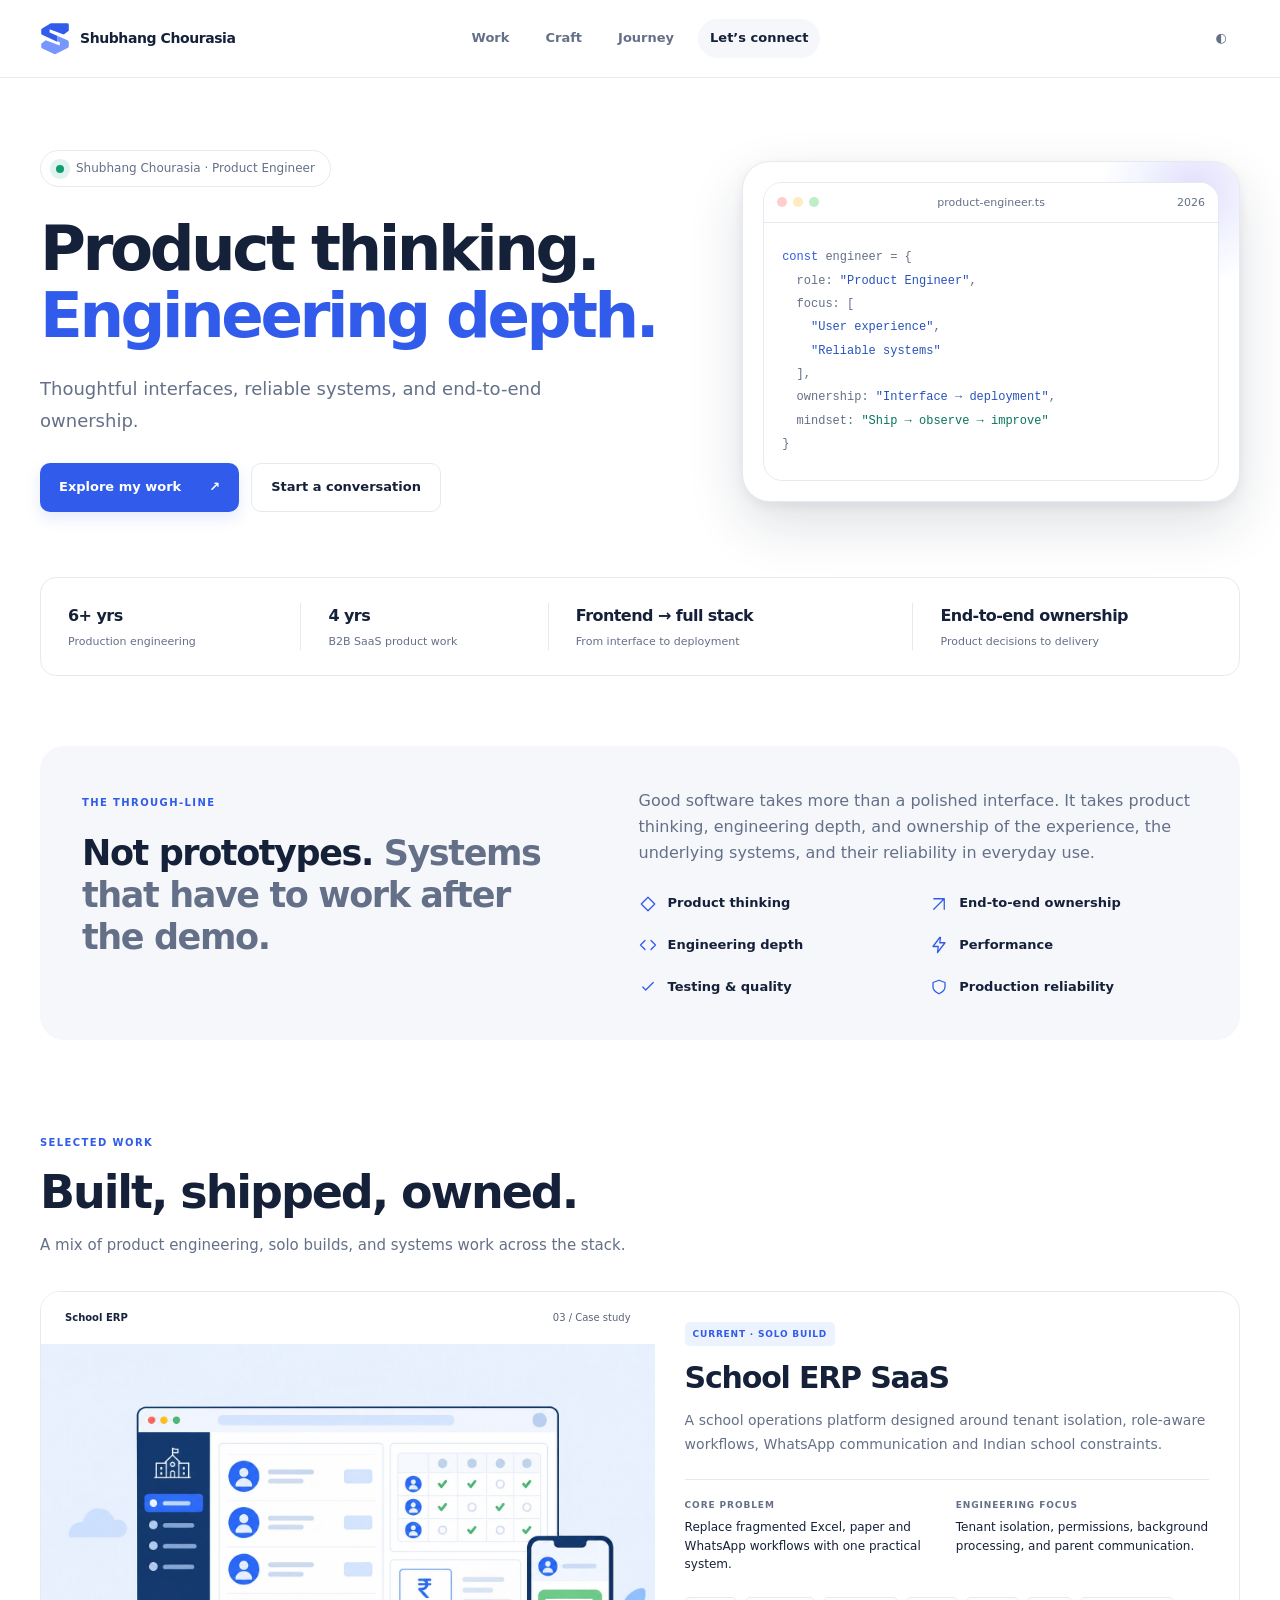
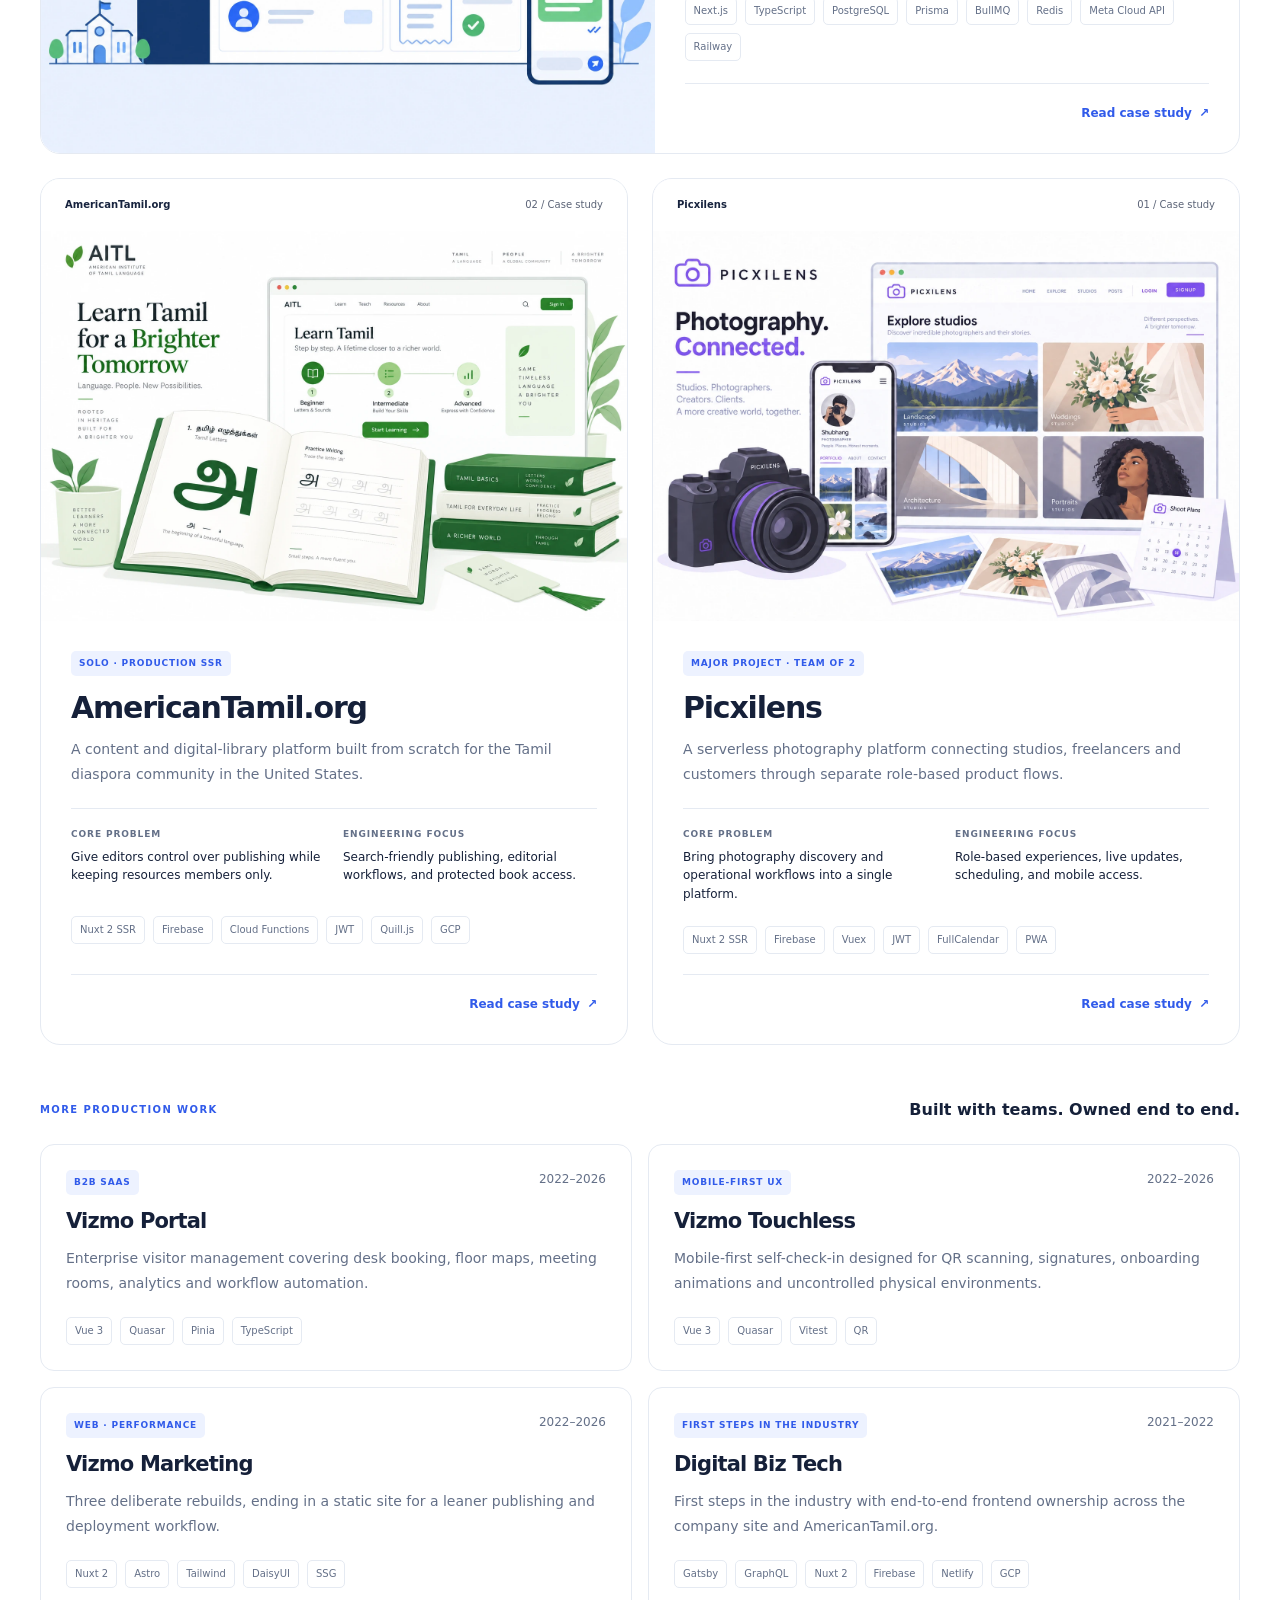
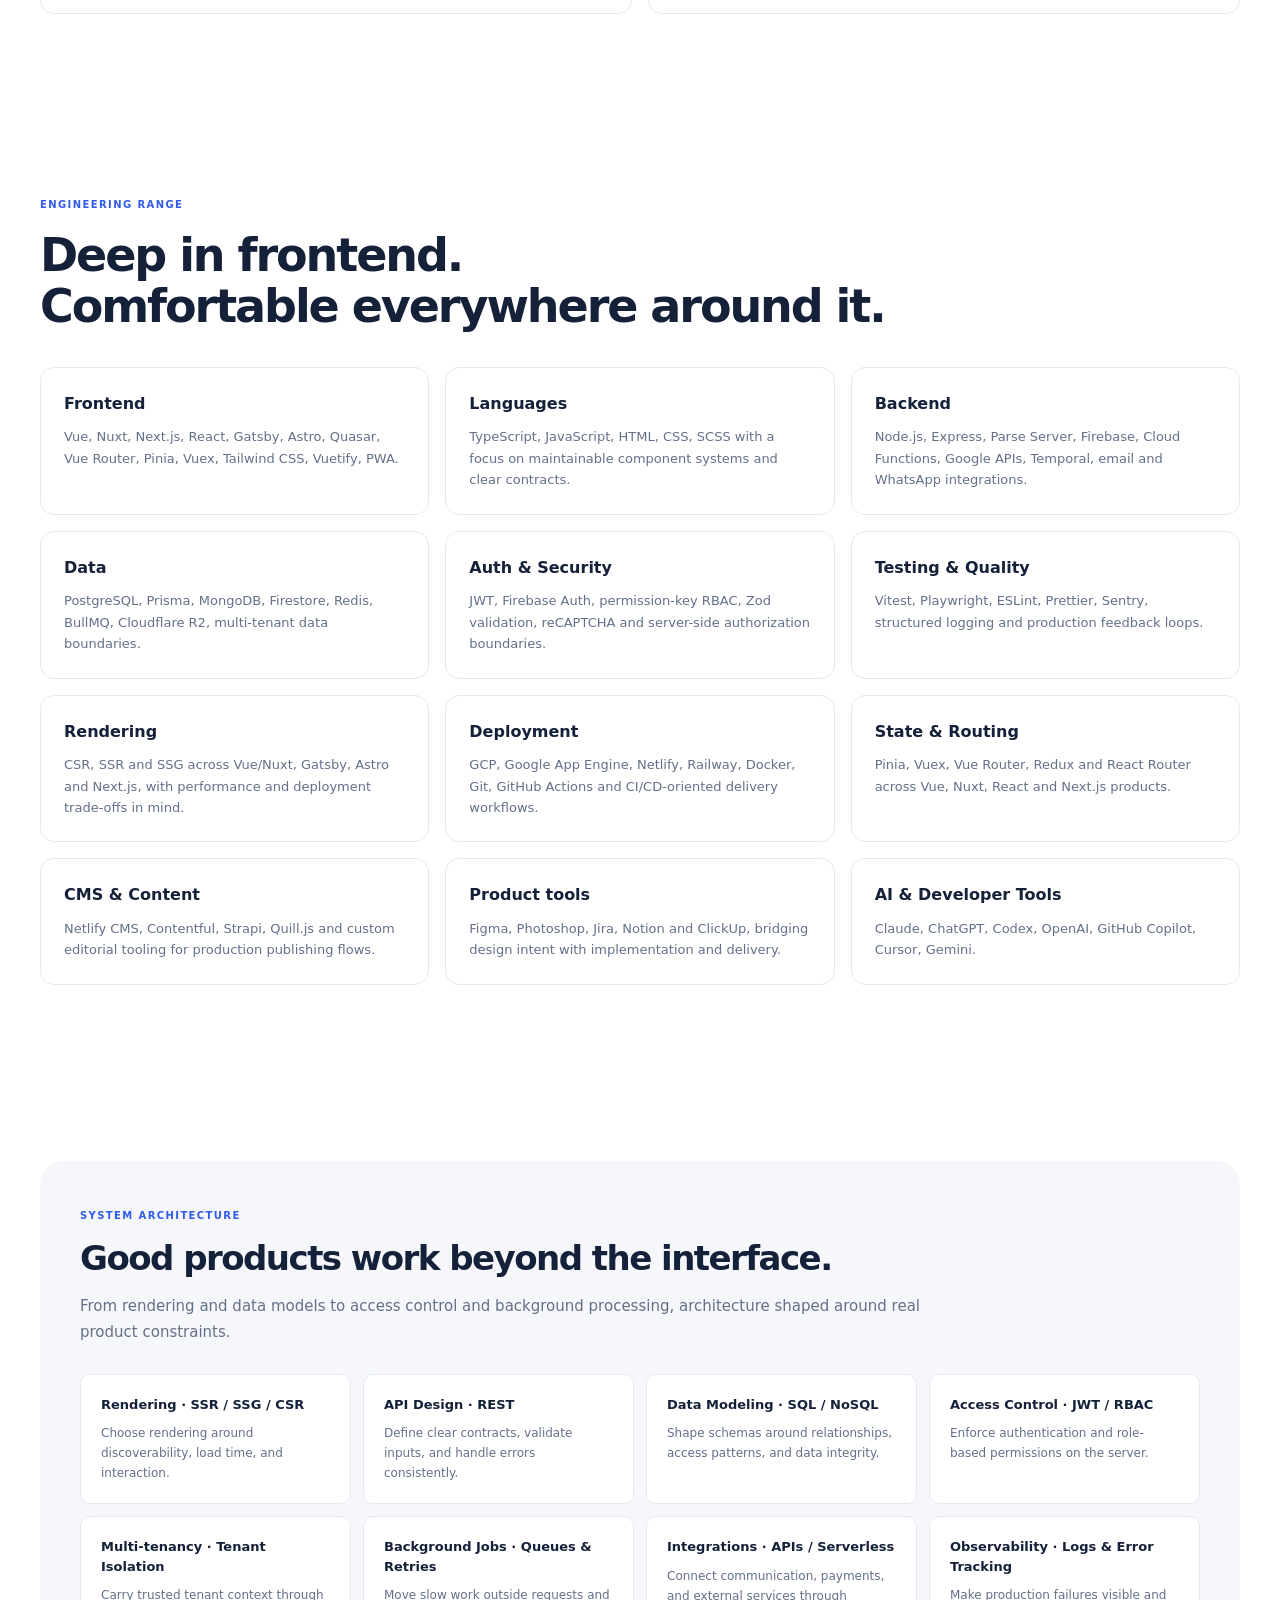
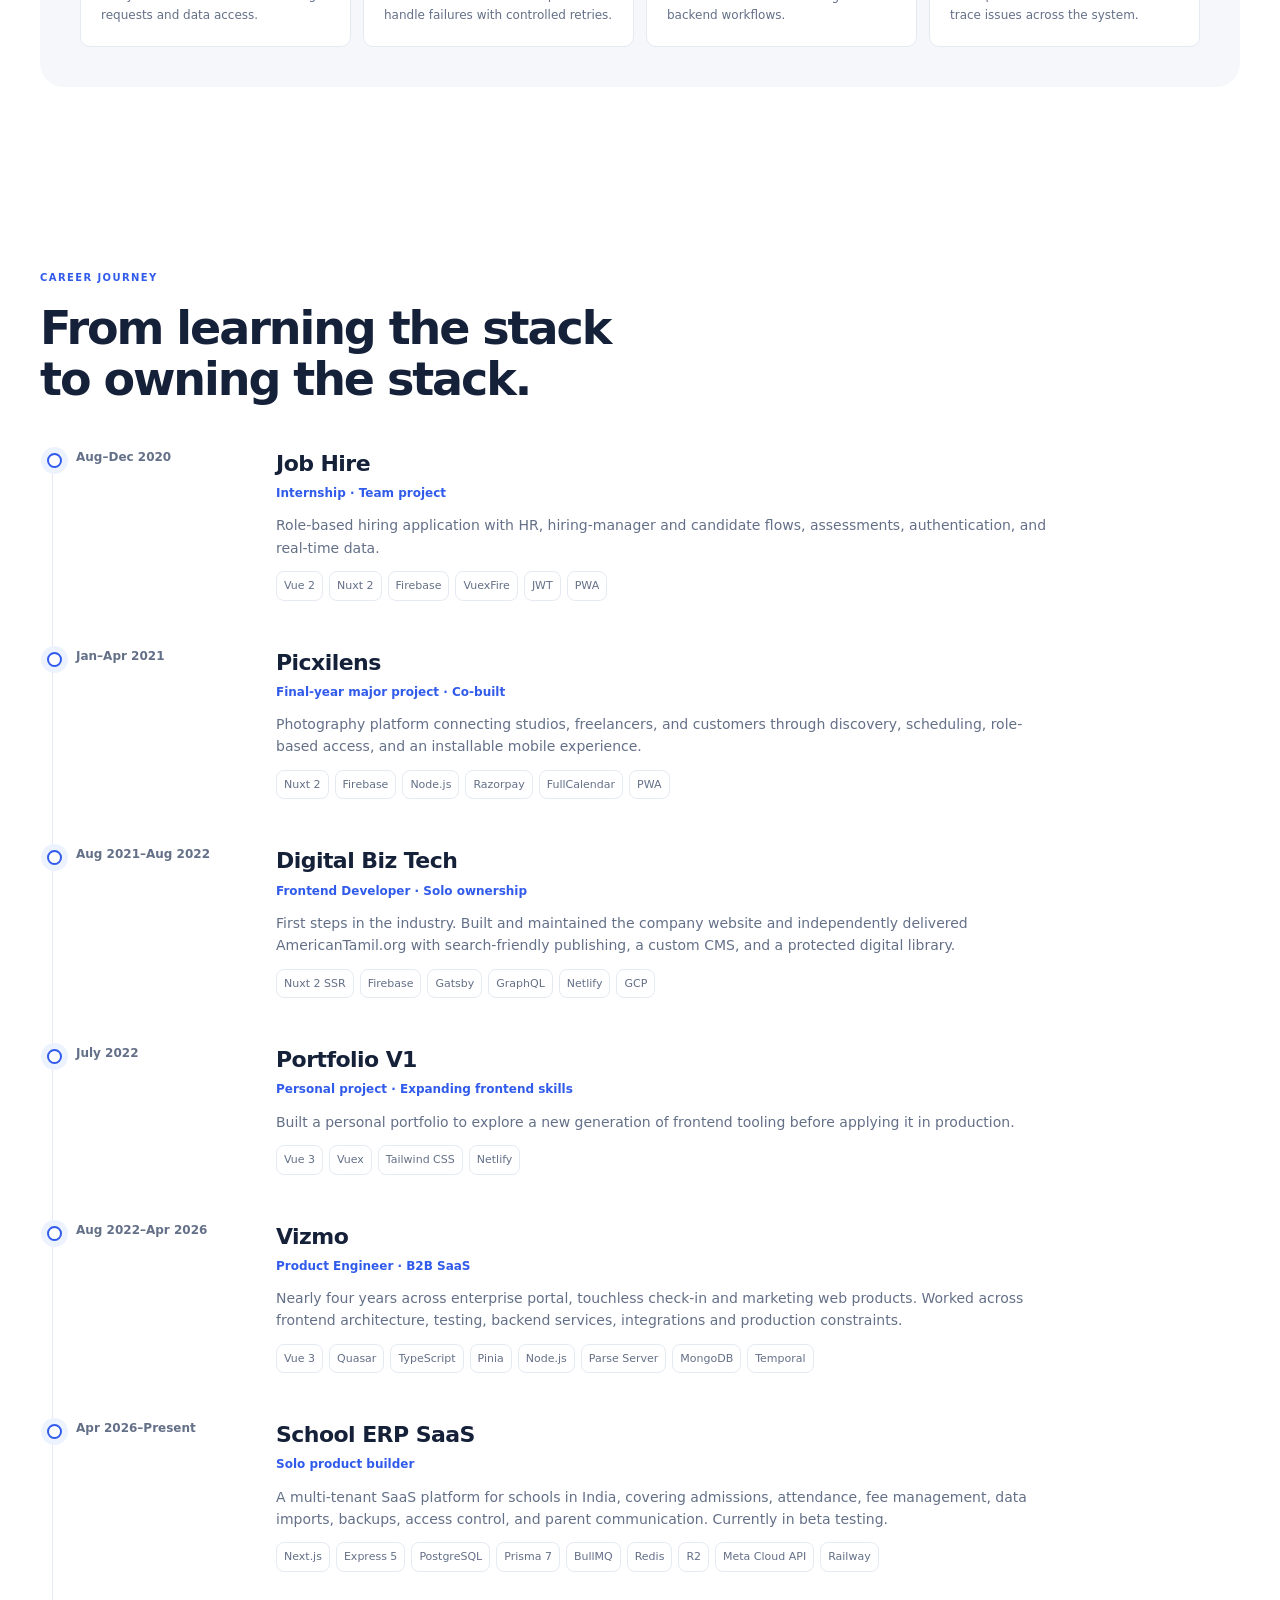
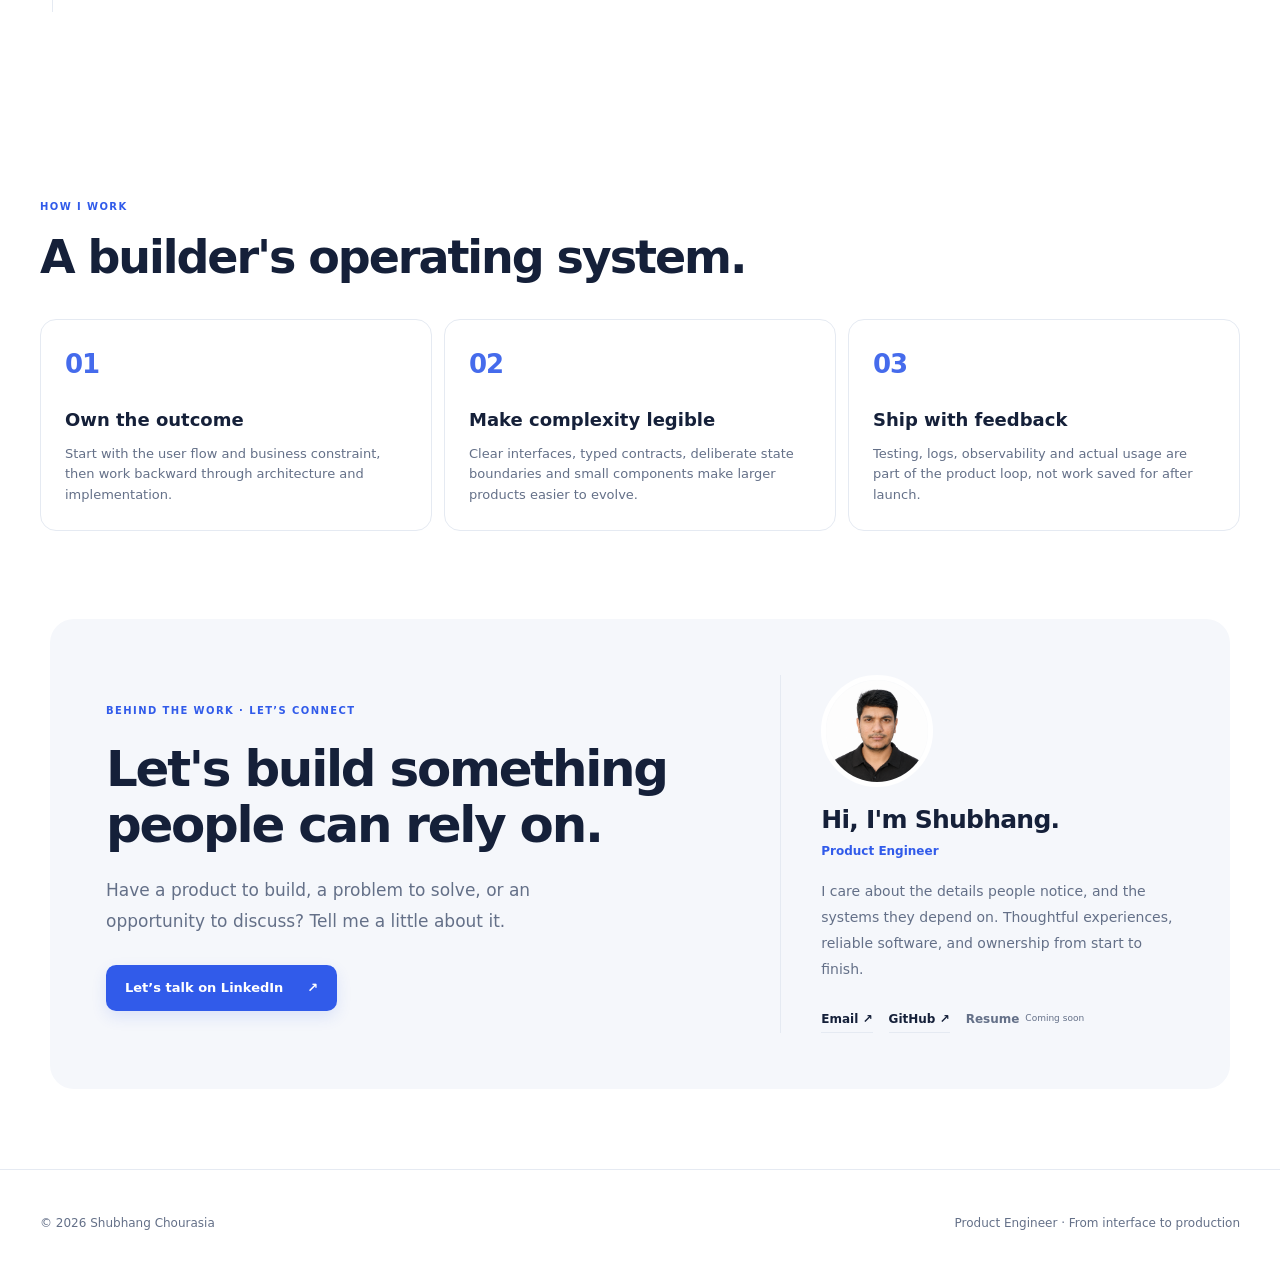
==== index.html @ 74853c77 "Add finalized portfolio website with case studies and theme assets" ====
<!doctype html>
<html lang="en" prefix="og: https://ogp.me/ns#"><head>
<meta charset="utf-8">
<meta name="viewport" content="width=device-width, initial-scale=1">
<title>Shubhang Chourasia | Product Engineer</title>
<meta name="description" content="Shubhang Chourasia builds thoughtful interfaces and reliable software with end-to-end ownership. Explore product engineering projects, architecture, and experience.">
<meta name="keywords" content="Shubhang Chourasia, product engineer, software engineer, full stack development, product engineering, portfolio">
<meta name="author" content="Shubhang Chourasia">
<meta name="robots" content="index, follow, max-image-preview:large">
<meta name="color-scheme" content="light dark">
<meta name="twitter:card" content="summary_large_image">
<meta name="twitter:title" content="Shubhang Chourasia | Product Engineer">
<meta name="twitter:description" content="Shubhang Chourasia builds thoughtful interfaces and reliable software with end-to-end ownership. Explore product engineering projects, architecture, and experience.">
<meta name="twitter:image" content="https://shubhangchourasia.com/assets/images/social/social-portfolio.png">
<meta name="twitter:image:alt" content="Shubhang Chourasia | Product Engineer social preview">
<meta name="theme-color" content="#ffffff" media="(prefers-color-scheme: light)">
<meta name="theme-color" content="#0c1220" media="(prefers-color-scheme: dark)">
<link rel="canonical" href="https://shubhangchourasia.com/">
<meta property="og:type" content="website">
<meta property="og:site_name" content="Shubhang Chourasia">
<meta property="og:locale" content="en_US">
<meta property="og:title" content="Shubhang Chourasia | Product Engineer">
<meta property="og:description" content="Shubhang Chourasia builds thoughtful interfaces and reliable software with end-to-end ownership. Explore product engineering projects, architecture, and experience.">
<meta property="og:url" content="https://shubhangchourasia.com/">
<meta property="og:image" content="https://shubhangchourasia.com/assets/images/social/social-portfolio.png">
<meta property="og:image:type" content="image/png">
<meta property="og:image:width" content="1200">
<meta property="og:image:height" content="630">
<meta property="og:image:alt" content="Shubhang Chourasia | Product Engineer social preview">
<script type="application/ld+json">{"@context": "https://schema.org", "@graph": [{"@type": "Person", "@id": "https://shubhangchourasia.com/#person", "name": "Shubhang Chourasia", "url": "https://shubhangchourasia.com/", "jobTitle": "Product Engineer", "image": "https://shubhangchourasia.com/assets/images/shubhang-chourasia.png", "sameAs": ["https://www.linkedin.com/in/shubhangchourasia/", "https://github.com/shubhangchourasia"]}, {"@type": "WebSite", "@id": "https://shubhangchourasia.com/#website", "url": "https://shubhangchourasia.com/", "name": "Shubhang Chourasia", "inLanguage": "en", "publisher": {"@id": "https://shubhangchourasia.com/#person"}}, {"@type": "ProfilePage", "@id": "https://shubhangchourasia.com/#webpage", "url": "https://shubhangchourasia.com/", "name": "Shubhang Chourasia | Product Engineer", "description": "Shubhang Chourasia builds thoughtful interfaces and reliable software with end-to-end ownership. Explore product engineering projects, architecture, and experience.", "inLanguage": "en", "isPartOf": {"@id": "https://shubhangchourasia.com/#website"}, "primaryImageOfPage": {"@type": "ImageObject", "url": "https://shubhangchourasia.com/assets/images/social/social-portfolio.png", "width": 1200, "height": 630}, "mainEntity": {"@id": "https://shubhangchourasia.com/#person"}}]}</script>
<noscript><style>.reveal{opacity:1!important;transform:none!important}</style></noscript>

  
  
  
  
  
  
  
  
  <link rel="stylesheet" href="assets/css/styles.css">
  <script src="assets/scripts/theme.js"></script>
<link rel="icon" type="image/svg+xml" href="assets/favicons/favicon.svg"><link rel="icon" sizes="32x32" type="image/png" href="assets/favicons/favicon-32.png"><link rel="shortcut icon" href="assets/favicons/favicon.ico"></head>
<body>
<a class="skip-link" href="#top">Skip to content</a>
  <header class="nav-wrap">
    <nav class="nav" aria-label="Primary">
      <a class="brand" href="#top" aria-label="Shubhang Chourasia home">
        <img class="brand-logo" src="assets/images/brand/logo.svg" width="34" height="38" alt="">
        <span>Shubhang Chourasia</span>
      </a>
      <div class="nav-links" id="navLinks">
        <a href="#work">Work</a>
        <a href="#craft">Craft</a>
        <a href="#timeline">Journey</a>
        <a href="#contact">Let’s connect</a>
      </div>
      <div style="display:flex;gap:4px;align-items:center">
        <button class="icon-btn" id="themeToggle" aria-label="Toggle theme" title="Toggle theme">◐</button>
        <button class="icon-btn mobile-toggle" id="mobileToggle" aria-controls="navLinks" aria-expanded="false" aria-label="Open navigation">☰</button>
      </div>
    </nav>
  </header>

  <main id="top">
    <section class="hero" aria-labelledby="section-heading-1">
      <div class="container hero-grid">
        <div class="hero-copy reveal">
          <div class="hero-label"><span class="dot"></span> Shubhang Chourasia · Product Engineer</div>
          <h1 id="section-heading-1">Product thinking.<br><span>Engineering depth.</span></h1>
          <p class="sub">Thoughtful interfaces, reliable systems, and end-to-end ownership.</p>
          <div class="hero-actions">
            <a class="btn btn-primary" href="#work">Explore my work <span>↗</span></a>
            <a class="btn btn-secondary" href="#contact">Start a conversation</a>
          </div>
          
        </div><aside class="hero-code" aria-label="Engineering approach"><div class="hero-panel"><div class="code-window"><div class="window-bar"><div class="traffic" aria-hidden="true"><span></span><span></span><span></span></div><span>product-engineer.ts</span><span data-current-year=""></span></div><pre><span class="code-k">const</span> engineer = {
  role: <span class="code-s">"Product Engineer"</span>,
  focus: [
    <span class="code-s">"User experience"</span>,
    <span class="code-s">"Reliable systems"</span>
  ],
  ownership: <span class="code-s">"Interface → deployment"</span>,
  mindset: <span class="code-v">"Ship → observe → improve"</span>
}</pre></div></div></aside>


      </div>
    </section><div class="container overview-strip"><div><strong>6+ yrs</strong><span>Production engineering</span></div><div><strong>4 yrs</strong><span>B2B SaaS product work</span></div><div><strong>Frontend → full stack</strong><span>From interface to deployment</span></div><div><strong>End-to-end ownership</strong><span>Product decisions to delivery</span></div></div>

    

    <section class="section" id="through-line" aria-labelledby="section-heading-2">
      <div class="container intro-grid">
        <div class="reveal">
          <div class="eyebrow">The through-line</div>
          <h2 class="statement" style="margin-top: 18px;" id="section-heading-2">Not prototypes. <span class="muted-block">Systems that have to work after the demo.</span></h2>
        </div>
        <div class="reveal">
          <p class="lead">Good software takes more than a polished interface. It takes product thinking, engineering depth, and ownership of the experience, the underlying systems, and their reliability in everyday use.</p>
          <div class="strengths"><div class="strength"><svg viewBox="0 0 24 24" width="18" height="18" fill="none" stroke="currentColor" stroke-width="1.7" stroke-linecap="round" stroke-linejoin="round" aria-hidden="true"><path d="M12 3 3 12l9 9 9-9-9-9Z"></path></svg><span>Product thinking</span></div><div class="strength"><svg viewBox="0 0 24 24" width="18" height="18" fill="none" stroke="currentColor" stroke-width="1.7" stroke-linecap="round" stroke-linejoin="round" aria-hidden="true"><path d="M5 19 19 5M5 5h14v14"></path></svg><span>End-to-end ownership</span></div><div class="strength"><svg viewBox="0 0 24 24" width="18" height="18" fill="none" stroke="currentColor" stroke-width="1.7" stroke-linecap="round" stroke-linejoin="round" aria-hidden="true"><path d="m8 6-6 6 6 6m8-12 6 6-6 6"></path></svg><span>Engineering depth</span></div><div class="strength"><svg viewBox="0 0 24 24" width="18" height="18" fill="none" stroke="currentColor" stroke-width="1.7" stroke-linecap="round" stroke-linejoin="round" aria-hidden="true"><path d="m13 2-9 12h7l-1 8 10-13h-7l1-7Z"></path></svg><span>Performance</span></div><div class="strength"><svg viewBox="0 0 24 24" width="18" height="18" fill="none" stroke="currentColor" stroke-width="1.7" stroke-linecap="round" stroke-linejoin="round" aria-hidden="true"><path d="m5 12 4 4L19 6"></path></svg><span>Testing &amp; quality</span></div><div class="strength"><svg viewBox="0 0 24 24" width="18" height="18" fill="none" stroke="currentColor" stroke-width="1.7" stroke-linecap="round" stroke-linejoin="round" aria-hidden="true"><path d="M12 3 4 6v6c0 5 8 9 8 9s8-4 8-9V6l-8-3Z"></path></svg><span>Production reliability</span></div></div>
        </div>
      </div>
    </section>
<section class="section" id="work" aria-labelledby="section-heading-3">
      <div class="container">
        <div class="section-head reveal">
          <div>
            <div class="eyebrow">Selected work</div>
            <h2 style="margin-top:14px" id="section-heading-3">Built, shipped, owned.</h2><p class="lead work-intro">A mix of product engineering, solo builds, and systems work across the stack.</p>
          </div>
        </div>

        <div class="work-grid">
          <article class="project-card featured reveal">
            <div class="project-visual school"><div class="visual-top"><span>School ERP</span><span>03 / Case study</span></div><img class="project-art project-art-light" src="assets/images/projects/school-erp.webp" alt="Illustration of School ERP admissions, attendance, fee receipts and parent messaging" width="1536" height="1024" loading="lazy" decoding="async"><img class="project-art project-art-dark" src="assets/images/projects/school-erp-dark.webp" alt="Illustration of School ERP admissions, attendance, fee receipts and parent messaging" width="1536" height="1024" loading="lazy" decoding="async"></div><div class="project-info"><div class="project-top"><span class="tag">Current · Solo build</span></div>
            <h3>School ERP SaaS</h3>
            <p class="project-copy">A school operations platform designed around tenant isolation, role-aware workflows, WhatsApp communication and Indian school constraints.</p>
            <div class="project-detail">
              <div><div class="detail-label">Core problem</div><div class="detail-copy">Replace fragmented Excel, paper and WhatsApp workflows with one practical system.</div></div>
              <div><div class="detail-label">Engineering focus</div><div class="detail-copy">Tenant isolation, permissions, background processing, and parent communication.</div></div>
            </div>
            <div class="project-meta"><span class="tech">Next.js</span><span class="tech">TypeScript</span><span class="tech">PostgreSQL</span><span class="tech">Prisma</span><span class="tech">BullMQ</span><span class="tech">Redis</span><span class="tech">Meta Cloud API</span><span class="tech">Railway</span></div>
            <div class="project-footer"><a class="project-link" href="case-studies/school-erp.html" aria-label="Read School ERP SaaS case study">Read case study <span>↗</span></a></div>
          </div></article>

          <article class="project-card featured reveal">
            <div class="project-visual publishing"><div class="visual-top"><span>AmericanTamil.org</span><span>02 / Case study</span></div><img class="project-art project-art-light" src="assets/images/projects/american-tamil.webp" alt="Illustration of AmericanTamil learning resources and digital book library" width="1536" height="1024" loading="lazy" decoding="async"><img class="project-art project-art-dark" src="assets/images/projects/american-tamil-dark.webp" alt="Illustration of AmericanTamil learning resources and digital book library" width="1536" height="1024" loading="lazy" decoding="async"></div><div class="project-info"><div class="project-top"><span class="tag">Solo · Production SSR</span></div>
            <h3>AmericanTamil.org</h3>
            <p class="project-copy">A content and digital-library platform built from scratch for the Tamil diaspora community in the United States.</p>
            <div class="project-detail">
              <div><div class="detail-label">Core problem</div><div class="detail-copy">Give editors control over publishing while keeping resources members only.</div></div>
              <div><div class="detail-label">Engineering focus</div><div class="detail-copy">Search-friendly publishing, editorial workflows, and protected book access.</div></div>
            </div>
            <div class="project-meta"><span class="tech">Nuxt 2 SSR</span><span class="tech">Firebase</span><span class="tech">Cloud Functions</span><span class="tech">JWT</span><span class="tech">Quill.js</span><span class="tech">GCP</span></div>
            <div class="project-footer"><a class="project-link" href="case-studies/american-tamil.html" aria-label="Read AmericanTamil.org case study">Read case study <span>↗</span></a></div>
          </div></article>

          <article class="project-card featured reveal">
            <div class="project-visual photo"><div class="visual-top"><span>Picxilens</span><span>01 / Case study</span></div><img class="project-art project-art-light" src="assets/images/projects/picxilens.webp" alt="Illustration of Picxilens studio discovery, photographer portfolios and shoot planning" width="1536" height="1024" loading="lazy" decoding="async"><img class="project-art project-art-dark" src="assets/images/projects/picxilens-dark.webp" alt="Illustration of Picxilens studio discovery, photographer portfolios and shoot planning" width="1536" height="1024" loading="lazy" decoding="async"></div><div class="project-info"><div class="project-top"><span class="tag">Major project · Team of 2</span></div>
            <h3>Picxilens</h3>
            <p class="project-copy">A serverless photography platform connecting studios, freelancers and customers through separate role-based product flows.</p>
            <div class="project-detail">
              <div><div class="detail-label">Core problem</div><div class="detail-copy">Bring photography discovery and operational workflows into a single platform.</div></div>
              <div><div class="detail-label">Engineering focus</div><div class="detail-copy">Role-based experiences, live updates, scheduling, and mobile access.</div></div>
            </div>
            <div class="project-meta"><span class="tech">Nuxt 2 SSR</span><span class="tech">Firebase</span><span class="tech">Vuex</span><span class="tech">JWT</span><span class="tech">FullCalendar</span><span class="tech">PWA</span></div>
            <div class="project-footer"><a class="project-link" href="case-studies/picxilens.html" aria-label="Read Picxilens case study">Read case study <span>↗</span></a></div>
          </div></article>

          </div><div class="supporting-heading"><span class="eyebrow">More production work</span><h3>Built with teams. Owned end to end.</h3></div><div class="supporting-grid"><article class="project-card supporting reveal">
            <div class="project-top"><span class="tag">B2B SaaS</span><span style="color:var(--muted);font-size:12px">2022–2026</span></div>
            <h3>Vizmo Portal</h3>
            <p class="project-copy">Enterprise visitor management covering desk booking, floor maps, meeting rooms, analytics and workflow automation.</p>
            <div class="project-meta"><span class="tech">Vue 3</span><span class="tech">Quasar</span><span class="tech">Pinia</span><span class="tech">TypeScript</span></div>
          </article>

          <article class="project-card supporting reveal">
            <div class="project-top"><span class="tag">Mobile-first UX</span><span style="color:var(--muted);font-size:12px">2022–2026</span></div>
            <h3>Vizmo Touchless</h3>
            <p class="project-copy">Mobile-first self-check-in designed for QR scanning, signatures, onboarding animations and uncontrolled physical environments.</p>
            <div class="project-meta"><span class="tech">Vue 3</span><span class="tech">Quasar</span><span class="tech">Vitest</span><span class="tech">QR</span></div>
          </article>

          <article class="project-card supporting reveal">
            <div class="project-top"><span class="tag">Web · Performance</span><span style="color:var(--muted);font-size:12px">2022–2026</span></div>
            <h3>Vizmo Marketing</h3>
            <p class="project-copy">Three deliberate rebuilds, ending in a static site for a leaner publishing and deployment workflow.</p>
            <div class="project-meta"><span class="tech">Nuxt 2</span><span class="tech">Astro</span><span class="tech">Tailwind</span><span class="tech">DaisyUI</span><span class="tech">SSG</span></div>
          </article>

          <article class="project-card supporting reveal">
            <div class="project-top"><span class="tag">First steps in the industry</span><span style="color:var(--muted);font-size:12px">2021–2022</span></div>
            <h3>Digital Biz Tech</h3>
            <p class="project-copy">First steps in the industry with end-to-end frontend ownership across the company site and AmericanTamil.org.</p>
            <div class="project-meta"><span class="tech">Gatsby</span><span class="tech">GraphQL</span><span class="tech">Nuxt 2</span><span class="tech">Firebase</span><span class="tech">Netlify</span><span class="tech">GCP</span></div>
          </article>
        </div>
      </div>
    </section>

    <section class="section" id="craft" aria-labelledby="section-heading-4">
      <div class="container">
        <div class="section-head reveal">
          <div>
            <div class="eyebrow">Engineering range</div>
            <h2 style="margin-top:14px" id="section-heading-4">Deep in frontend.<br>Comfortable everywhere around it.</h2>
          </div>
        </div>
        <div class="stack-grid">
          <div class="stack-card reveal"><h3>Frontend</h3><p>Vue, Nuxt, Next.js, React, Gatsby, Astro, Quasar, Vue Router, Pinia, Vuex, Tailwind CSS, Vuetify, PWA.</p></div>
          <div class="stack-card reveal"><h3>Languages</h3><p>TypeScript, JavaScript, HTML, CSS, SCSS with a focus on maintainable component systems and clear contracts.</p></div>
          <div class="stack-card reveal"><h3>Backend</h3><p>Node.js, Express, Parse Server, Firebase, Cloud Functions, Google APIs, Temporal, email and WhatsApp integrations.</p></div>
          <div class="stack-card reveal"><h3>Data</h3><p>PostgreSQL, Prisma, MongoDB, Firestore, Redis, BullMQ, Cloudflare R2, multi-tenant data boundaries.</p></div>
          <div class="stack-card reveal"><h3>Auth &amp; Security</h3><p>JWT, Firebase Auth, permission-key RBAC, Zod validation, reCAPTCHA and server-side authorization boundaries.</p></div>
          <div class="stack-card reveal"><h3>Testing &amp; Quality</h3><p>Vitest, Playwright, ESLint, Prettier, Sentry, structured logging and production feedback loops.</p></div>
          <div class="stack-card reveal"><h3>Rendering</h3><p>CSR, SSR and SSG across Vue/Nuxt, Gatsby, Astro and Next.js, with performance and deployment trade-offs in mind.</p></div>
          <div class="stack-card reveal"><h3>Deployment</h3><p>GCP, Google App Engine, Netlify, Railway, Docker, Git, GitHub Actions and CI/CD-oriented delivery workflows.</p></div>
          <div class="stack-card reveal"><h3>State &amp; Routing</h3><p>Pinia, Vuex, Vue Router, Redux and React Router across Vue, Nuxt, React and Next.js products.</p></div>
          <div class="stack-card reveal"><h3>CMS &amp; Content</h3><p>Netlify CMS, Contentful, Strapi, Quill.js and custom editorial tooling for production publishing flows.</p></div>
          <div class="stack-card reveal"><h3>Product tools</h3><p>Figma, Photoshop, Jira, Notion and ClickUp, bridging design intent with implementation and delivery.</p></div><div class="stack-card reveal"><h3>AI &amp; Developer Tools</h3><p>Claude, ChatGPT, Codex, OpenAI, GitHub Copilot, Cursor, Gemini.</p></div>
        </div>
      </div>
    </section>

    <section class="section" aria-labelledby="section-heading-5">
      <div class="container arch">
        <div class="reveal">
          <div class="eyebrow">System Architecture</div>
          <h2 style="margin-top:14px" id="section-heading-5">Good products work beyond the interface.</h2>
          <p class="lead" style="margin-top:20px">From rendering and data models to access control and background processing, architecture shaped around real product constraints.</p>
        </div>
        <div class="arch-list"><div class="arch-item reveal"><strong>Rendering · SSR / SSG / CSR</strong><span>Choose rendering around discoverability, load time, and interaction.</span></div><div class="arch-item reveal"><strong>API Design · REST</strong><span>Define clear contracts, validate inputs, and handle errors consistently.</span></div><div class="arch-item reveal"><strong>Data Modeling · SQL / NoSQL</strong><span>Shape schemas around relationships, access patterns, and data integrity.</span></div><div class="arch-item reveal"><strong>Access Control · JWT / RBAC</strong><span>Enforce authentication and role-based permissions on the server.</span></div><div class="arch-item reveal"><strong>Multi-tenancy · Tenant Isolation</strong><span>Carry trusted tenant context through requests and data access.</span></div><div class="arch-item reveal"><strong>Background Jobs · Queues &amp; Retries</strong><span>Move slow work outside requests and handle failures with controlled retries.</span></div><div class="arch-item reveal"><strong>Integrations · APIs / Serverless</strong><span>Connect communication, payments, and external services through backend workflows.</span></div><div class="arch-item reveal"><strong>Observability · Logs &amp; Error Tracking</strong><span>Make production failures visible and trace issues across the system.</span></div></div>
      </div>
    </section>

    <section class="section" id="timeline" aria-labelledby="section-heading-6">
      <div class="container">
        <div class="section-head reveal">
          <div>
            <div class="eyebrow">Career journey</div>
            <h2 style="margin-top:14px" id="section-heading-6">From learning the stack<br>to owning the stack.</h2>
          </div>
        </div>
        <div class="timeline">
          <article class="timeline-item reveal">
            <div class="time">Aug–Dec 2020</div>
            <div><h3>Job Hire</h3><div class="role">Internship · Team project</div><p>Role-based hiring application with HR, hiring-manager and candidate flows, assessments, authentication, and real-time data.</p><div class="timeline-tech"><span>Vue 2</span><span>Nuxt 2</span><span>Firebase</span><span>VuexFire</span><span>JWT</span><span>PWA</span></div></div>
          </article>
          <article class="timeline-item reveal">
            <div class="time">Jan–Apr 2021</div>
            <div><h3>Picxilens</h3><div class="role">Final-year major project · Co-built</div><p>Photography platform connecting studios, freelancers, and customers through discovery, scheduling, role-based access, and an installable mobile experience.</p><div class="timeline-tech"><span>Nuxt 2</span><span>Firebase</span><span>Node.js</span><span>Razorpay</span><span>FullCalendar</span><span>PWA</span></div></div>
          </article>
          <article class="timeline-item reveal">
            <div class="time">Aug 2021–Aug 2022</div>
            <div><h3>Digital Biz Tech</h3><div class="role">Frontend Developer · Solo ownership</div><p>First steps in the industry. Built and maintained the company website and independently delivered AmericanTamil.org with search-friendly publishing, a custom CMS, and a protected digital library.</p><div class="timeline-tech"><span>Nuxt 2 SSR</span><span>Firebase</span><span>Gatsby</span><span>GraphQL</span><span>Netlify</span><span>GCP</span></div></div>
          </article>
          <article class="timeline-item reveal">
            <div class="time">July 2022</div>
            <div><h3>Portfolio V1</h3><div class="role">Personal project · Expanding frontend skills</div><p>Built a personal portfolio to explore a new generation of frontend tooling before applying it in production.</p><div class="timeline-tech"><span>Vue 3</span><span>Vuex</span><span>Tailwind CSS</span><span>Netlify</span></div></div>
          </article>
          <article class="timeline-item reveal">
            <div class="time">Aug 2022–Apr 2026</div>
            <div><h3>Vizmo</h3><div class="role">Product Engineer · B2B SaaS</div><p>Nearly four years across enterprise portal, touchless check-in and marketing web products. Worked across frontend architecture, testing, backend services, integrations and production constraints.</p><div class="timeline-tech"><span>Vue 3</span><span>Quasar</span><span>TypeScript</span><span>Pinia</span><span>Node.js</span><span>Parse Server</span><span>MongoDB</span><span>Temporal</span></div></div>
          </article>
          <article class="timeline-item reveal">
            <div class="time">Apr 2026–Present</div>
            <div><h3>School ERP SaaS</h3><div class="role">Solo product builder</div><p>A multi-tenant SaaS platform for schools in India, covering admissions, attendance, fee management, data imports, backups, access control, and parent communication. Currently in beta testing.</p><div class="timeline-tech"><span>Next.js</span><span>Express 5</span><span>PostgreSQL</span><span>Prisma 7</span><span>BullMQ</span><span>Redis</span><span>R2</span><span>Meta Cloud API</span><span>Railway</span></div></div>
          </article>
        </div>
      </div>
    </section>

    <section class="section" aria-labelledby="section-heading-7">
      <div class="container">
        <div class="section-head reveal">
          <div>
            <div class="eyebrow">How I work</div>
            <h2 style="margin-top:14px" id="section-heading-7">A builder's operating system.</h2>
          </div>
        </div>
        <div class="principles">
          <article class="principle reveal"><div class="num">01</div><h3>Own the outcome</h3><p>Start with the user flow and business constraint, then work backward through architecture and implementation.</p></article>
          <article class="principle reveal"><div class="num">02</div><h3>Make complexity legible</h3><p>Clear interfaces, typed contracts, deliberate state boundaries and small components make larger products easier to evolve.</p></article>
          <article class="principle reveal"><div class="num">03</div><h3>Ship with feedback</h3><p>Testing, logs, observability and actual usage are part of the product loop, not work saved for after launch.</p></article>
        </div>
      </div>
    </section>

    <div class="container connect-wrap"><section id="contact" class="connect" aria-labelledby="connect-title"><div><div class="eyebrow">Behind the work · Let’s connect</div><h2 id="connect-title">Let's build something people can rely on.</h2><p class="invitation">Have a product to build, a problem to solve, or an opportunity to discuss? Tell me a little about it.</p><a class="btn btn-primary cta" href="https://www.linkedin.com/in/shubhangchourasia/" target="_blank" rel="noopener noreferrer">Let’s talk on LinkedIn <span aria-hidden="true">↗</span></a></div><div class="person"><img class="portrait" src="assets/images/shubhang-chourasia.png" alt="Shubhang Chourasia" width="1254" height="1254" loading="lazy" decoding="async"><h3>Hi, I'm Shubhang.</h3><p class="role">Product Engineer</p><p class="bio">I care about the details people notice, and the systems they depend on. Thoughtful experiences, reliable software, and ownership from start to finish.</p><div class="profile-links"><a href="mailto:shubhangc99@gmail.com">Email ↗</a><a href="https://github.com/shubhangchourasia" target="_blank" rel="noopener noreferrer">GitHub ↗</a><span class="resume">Resume <small>Coming soon</small></span></div></div></section></div>
  </main>


  <footer class="footer">
    <div class="container footer-row">
      <span>© <span id="year"></span> Shubhang Chourasia</span>
      <span>Product Engineer · From interface to production</span>
    </div>
  </footer>

  <script src="assets/scripts/site.js" defer=""></script>
<a class="floating-top" href="#top" aria-label="Back to top" hidden=""><svg viewBox="0 0 24 24" width="22" height="22" fill="none" stroke="currentColor" stroke-width="2" aria-hidden="true"><path d="M12 19V5M5 12l7-7 7 7"></path></svg></a>









</body></html>
---- assets/css/styles.css ----
:root {
      --bg: #f6f7fb;
      --surface: rgba(255, 255, 255, 0.78);
      --surface-solid: #ffffff;
      --surface-soft: #f0f2f7;
      --text: #10131a;
      --muted: #616877;
      --line: #e3e6ec;
      --accent: #4f46e5;
      --accent-2: #0ea5e9;
      --accent-soft: rgba(79, 70, 229, 0.10);
      --success: #0f9d72;
      --shadow: 0 24px 70px rgba(16, 19, 26, .08);
      --shadow-sm: 0 12px 30px rgba(16, 19, 26, .06);
      --radius: 24px;
      --radius-sm: 16px;
      --max: 1180px;
    }

    [data-theme="dark"] {
      --bg: #0a0d12;
      --surface: rgba(18, 23, 31, .78);
      --surface-solid: #12171f;
      --surface-soft: #171d26;
      --text: #f4f7fb;
      --muted: #9da6b6;
      --line: #242b36;
      --accent: #8b87ff;
      --accent-2: #38bdf8;
      --accent-soft: rgba(139, 135, 255, .13);
      --success: #3bd6a3;
      --shadow: 0 24px 70px rgba(0, 0, 0, .26);
      --shadow-sm: 0 12px 30px rgba(0, 0, 0, .20);
    }

    * { box-sizing: border-box; }
    html { scroll-behavior: smooth; }
    body {
      margin: 0;
      color: var(--text);
      background:
        radial-gradient(circle at 10% 0%, rgba(79,70,229,.10), transparent 26%),
        radial-gradient(circle at 90% 8%, rgba(14,165,233,.10), transparent 22%),
        var(--bg);
      font-family: Inter, ui-sans-serif, system-ui, -apple-system, BlinkMacSystemFont, "Segoe UI", sans-serif;
      line-height: 1.6;
      -webkit-font-smoothing: antialiased;
      overflow-x: hidden;
    }

    a { color: inherit; text-decoration: none; }
    button, input, textarea { font: inherit; }
    button { border: 0; background: none; color: inherit; }

    .container { width: min(var(--max), calc(100% - 40px)); margin: 0 auto; }
    .section { padding: 112px 0; position: relative; }
    .section-head { display: flex; align-items: end; justify-content: space-between; gap: 32px; margin-bottom: 42px; }
    .eyebrow { display: inline-flex; align-items: center; gap: 9px; color: var(--muted); font-size: 12px; font-weight: 800; letter-spacing: .14em; text-transform: uppercase; }
    .eyebrow::before { content: ""; width: 26px; height: 1px; background: currentColor; opacity: .7; }
    h1, h2, h3, p { margin: 0; }
    h2 { font-size: clamp(34px, 4vw, 56px); line-height: 1.03; letter-spacing: -.045em; }
    .lead { color: var(--muted); max-width: 630px; font-size: 18px; }

    .nav-wrap { position: fixed; z-index: 50; left: 0; right: 0; top: 14px; }
    .nav {
      width: min(940px, calc(100% - 28px));
      margin: 0 auto;
      display: flex; align-items: center; justify-content: space-between; gap: 16px;
      padding: 10px 10px 10px 16px;
      border: 1px solid var(--line);
      border-radius: 999px;
      background: var(--surface);
      backdrop-filter: blur(18px) saturate(140%);
      box-shadow: var(--shadow-sm);
    }
    .brand { display: flex; align-items: center; gap: 11px; font-weight: 850; letter-spacing: -.03em; }
    .brand-mark {
      width: 34px; height: 34px; border-radius: 50%; display: grid; place-items: center;
      background: linear-gradient(135deg, var(--accent), var(--accent-2)); color: white; font-size: 13px;
      box-shadow: inset 0 1px 0 rgba(255,255,255,.35);
    }
    .nav-links { display: flex; align-items: center; gap: 4px; }
    .nav-links a, .icon-btn {
      color: var(--muted); padding: 9px 12px; border-radius: 999px; font-size: 13px; font-weight: 700;
      transition: .22s ease;
    }
    .nav-links a:hover, .nav-links a.active, .icon-btn:hover { color: var(--text); background: var(--surface-soft); }
    .icon-btn { cursor: pointer; display: grid; place-items: center; width: 38px; height: 38px; padding: 0; }
    .mobile-toggle { display: none; }

    .hero { padding: 164px 0 82px; min-height: 88vh; display: grid; align-items: center; }
    .hero-grid { display: grid; grid-template-columns: 1.25fr .75fr; gap: 76px; align-items: center; }
    .hero-copy h1 { font-size: clamp(55px, 7.7vw, 112px); line-height: .93; letter-spacing: -.065em; max-width: 850px; }
    .hero-copy h1 span { color: var(--accent); }
    .hero-copy .sub { margin-top: 28px; font-size: 20px; color: var(--muted); max-width: 700px; }
    .hero-actions { display: flex; flex-wrap: wrap; gap: 12px; margin-top: 34px; }
    .btn { padding: 12px 16px; border-radius: 13px; font-weight: 800; font-size: 14px; cursor: pointer; display: inline-flex; align-items: center; gap: 8px; transition: transform .22s ease, box-shadow .22s ease, background .22s ease; }
    .btn:hover { transform: translateY(-2px); }
    .btn-primary { background: var(--text); color: var(--bg); box-shadow: 0 14px 30px rgba(16,19,26,.14); }
    [data-theme="dark"] .btn-primary { color: #090c10; background: #fff; }
    .btn-secondary { border: 1px solid var(--line); background: var(--surface-solid); }
    .meta-line { display: flex; align-items: center; gap: 10px; margin-top: 24px; font-size: 13px; color: var(--muted); }
    .dot { width: 8px; height: 8px; border-radius: 50%; background: var(--success); box-shadow: 0 0 0 6px color-mix(in srgb, var(--success) 12%, transparent); }

    .hero-card { position: relative; }
    .hero-panel {
      position: relative; padding: 22px; border: 1px solid var(--line); border-radius: 28px; background: var(--surface);
      backdrop-filter: blur(14px); box-shadow: var(--shadow); overflow: hidden;
    }
    .hero-panel::before { content: ""; position: absolute; width: 190px; height: 190px; border-radius: 50%; right: -55px; top: -50px; background: radial-gradient(circle, rgba(79,70,229,.24), transparent 66%); }
    .code-window { border: 1px solid var(--line); border-radius: 19px; overflow: hidden; background: var(--surface-solid); }
    .window-bar { display: flex; justify-content: space-between; align-items: center; padding: 11px 13px; border-bottom: 1px solid var(--line); color: var(--muted); font-size: 11px; }
    .traffic { display: flex; gap: 5px; }
    .traffic span { width: 7px; height: 7px; border-radius: 50%; border: 1px solid var(--line); }
    pre { margin: 0; padding: 22px; overflow: auto; color: var(--muted); font: 12px/1.8 ui-monospace, SFMono-Regular, Menlo, Monaco, Consolas, monospace; }
    .code-k { color: var(--accent); }
    .code-s { color: var(--accent-2); }
    .code-v { color: var(--success); }
    .hero-stat-grid { margin-top: 12px; display: grid; grid-template-columns: repeat(2, 1fr); gap: 10px; }
    .hero-stat { padding: 15px; border: 1px solid var(--line); border-radius: 17px; background: var(--surface-solid); }
    .hero-stat strong { display: block; font-size: 21px; letter-spacing: -.04em; }
    .hero-stat span { color: var(--muted); font-size: 11px; }

    .marquee { padding: 12px 0; overflow: hidden; border-top: 1px solid var(--line); border-bottom: 1px solid var(--line); background: rgba(255,255,255,.18); }
    .marquee-track { display: flex; width: max-content; gap: 26px; animation: marquee 26s linear infinite; }
    .marquee-item { color: var(--muted); font-size: 12px; font-weight: 800; text-transform: uppercase; letter-spacing: .12em; white-space: nowrap; }
    .marquee-item::after { content: "✦"; margin-left: 26px; opacity: .35; }
    @keyframes marquee { to { transform: translateX(-50%); } }

    .intro-grid { display: grid; grid-template-columns: .75fr 1.25fr; gap: 90px; }
    .statement { font-size: clamp(28px, 3.2vw, 47px); line-height: 1.12; letter-spacing: -.04em; }
    .muted-block { color: var(--muted); }
    .pill-row { display: flex; flex-wrap: wrap; gap: 8px; margin-top: 26px; }
    .pill { padding: 8px 11px; border-radius: 999px; border: 1px solid var(--line); background: var(--surface-solid); color: var(--muted); font-size: 12px; font-weight: 750; }

    .work-grid { display: grid; grid-template-columns: repeat(12, 1fr); gap: 18px; }
    .project-card { position: relative; grid-column: span 4; min-height: 420px; padding: 26px; border: 1px solid var(--line); border-radius: 28px; background: var(--surface-solid); box-shadow: var(--shadow-sm); overflow: hidden; display:flex; flex-direction:column; transition: transform .28s ease, border-color .28s ease, box-shadow .28s ease; }
    .project-card:hover { transform: translateY(-6px); border-color: color-mix(in srgb, var(--accent) 34%, var(--line)); box-shadow: var(--shadow); }
    .project-card.featured { grid-column: span 4; min-height: 500px; }
    .project-card.secondary { grid-column: span 4; min-height: 400px; }
    .project-card.supporting { grid-column: span 3; min-height: 330px; }
    .project-card::after { content:""; position:absolute; inset:auto -60px -90px auto; width:220px; height:220px; border-radius:50%; background:radial-gradient(circle, rgba(79,70,229,.14), transparent 68%); pointer-events:none; }
    .project-visual { position:relative; height:145px; margin:-26px -26px 22px; padding:20px 20px 0; overflow:hidden; background: linear-gradient(135deg, var(--surface-soft), var(--surface-solid)); border-bottom:1px solid var(--line); }
    .project-visual::before { content:""; position:absolute; width:150px; height:150px; border-radius:50%; right:-28px; top:-72px; background:radial-gradient(circle, rgba(14,165,233,.18), transparent 67%); }
    .mini-ui { position:absolute; left:20px; right:20px; bottom:-22px; display:grid; gap:8px; padding:12px; border:1px solid var(--line); border-radius:16px 16px 0 0; background:var(--surface-solid); box-shadow:0 18px 35px rgba(16,19,26,.08); }
    .mini-ui .bar { height:8px; border-radius:999px; background:var(--surface-soft); }
    .mini-ui .bar.short { width:42%; }
    .mini-ui .columns { display:grid; grid-template-columns:1.25fr .75fr; gap:8px; }
    .mini-ui .panel { min-height:44px; border:1px solid var(--line); border-radius:10px; background:var(--surface-soft); }
    .visual-label { position:relative; z-index:1; display:inline-flex; align-items:center; gap:7px; padding:6px 9px; border:1px solid var(--line); border-radius:999px; background:rgba(255,255,255,.72); color:var(--muted); font-size:10px; font-weight:900; letter-spacing:.08em; text-transform:uppercase; }
    [data-theme="dark"] .visual-label { background:rgba(18,23,31,.72); }
    .project-top { display: flex; justify-content: space-between; align-items: flex-start; gap: 20px; }
    .tag { padding: 6px 9px; border-radius: 999px; background: var(--accent-soft); color: var(--accent); font-size: 10px; font-weight: 900; text-transform: uppercase; letter-spacing: .09em; }
    .project-card h3 { margin-top: 15px; font-size: clamp(24px, 2.8vw, 38px); line-height: 1.02; letter-spacing: -.045em; }
    .project-card p { margin-top: 13px; color: var(--muted); max-width: 680px; }
    .project-card .project-copy { min-height: 108px; }
    .project-detail { margin-top: 22px; padding-top: 18px; border-top: 1px solid var(--line); display: grid; grid-template-columns: 1fr 1fr; gap: 18px; }
    .detail-label { font-size: 10px; text-transform: uppercase; letter-spacing: .1em; font-weight: 900; color: var(--muted); }
    .detail-copy { margin-top: 6px; font-size: 13px; line-height:1.55; }
    .project-meta { margin-top: auto; padding-top: 22px; display: flex; flex-wrap: wrap; gap: 7px; }
    .tech { font-size: 10px; color: var(--muted); border: 1px solid var(--line); padding: 6px 8px; border-radius: 9px; }
    .project-footer { display:flex; align-items:center; justify-content:space-between; gap:12px; margin-top:18px; padding-top:16px; border-top:1px solid var(--line); position:relative; z-index:1; }
    .project-link { display:inline-flex; align-items:center; gap:7px; font-size:12px; font-weight:850; color:var(--text); }
    .project-link span { transition:transform .2s ease; }
    .project-card:hover .project-link span { transform:translateX(3px); }
    .supporting .project-visual { height:105px; }
    .supporting h3 { font-size:24px; }
    .supporting .project-copy { min-height:auto; }

    .stack-grid { display: grid; grid-template-columns: repeat(4, 1fr); gap: 12px; }
    .stack-card { padding: 18px; border: 1px solid var(--line); border-radius: 18px; background: var(--surface-solid); transition: transform .25s ease; }
    .stack-card:hover { transform: translateY(-3px); }
    .stack-card h3 { font-size: 13px; margin-bottom: 10px; }
    .stack-card p { color: var(--muted); font-size: 12px; line-height: 1.65; }

    .arch { display: grid; grid-template-columns: .6fr 1.4fr; gap: 70px; align-items: start; }
    .arch-list { display: grid; grid-template-columns: repeat(2, 1fr); gap: 10px; }
    .arch-item { padding: 17px; border: 1px solid var(--line); border-radius: 16px; background: var(--surface-solid); }
    .arch-item strong { display: block; font-size: 14px; }
    .arch-item span { display: block; margin-top: 4px; color: var(--muted); font-size: 11px; }

    .timeline { position: relative; margin-top: 40px; }
    .timeline::before { content: ""; position: absolute; left: 12px; top: 4px; bottom: 4px; width: 1px; background: var(--line); }
    .timeline-item { position: relative; display: grid; grid-template-columns: 160px 1fr; gap: 40px; padding: 0 0 44px 36px; }
    .timeline-item::before { content: ""; position: absolute; left: 7px; top: 7px; width: 11px; height: 11px; border-radius: 50%; background: var(--surface-solid); border: 2px solid var(--accent); box-shadow: 0 0 0 6px var(--accent-soft); }
    .time { color: var(--muted); font-size: 12px; font-weight: 800; padding-top: 2px; }
    .timeline-item h3 { font-size: 22px; letter-spacing: -.025em; }
    .timeline-item .role { margin-top: 3px; color: var(--accent); font-size: 12px; font-weight: 800; }
    .timeline-item p { margin-top: 11px; color: var(--muted); font-size: 14px; max-width: 780px; }
    .timeline-tech { margin-top: 12px; display: flex; flex-wrap: wrap; gap: 6px; }
    .timeline-tech span { color: var(--muted); font-size: 10px; border: 1px solid var(--line); padding: 5px 7px; border-radius: 8px; }

    .principles { display: grid; grid-template-columns: repeat(3, 1fr); gap: 12px; margin-top: 36px; }
    .principle { padding: 24px; border: 1px solid var(--line); border-radius: 20px; background: var(--surface-solid); }
    .principle .num { font-size: 11px; color: var(--accent); font-weight: 900; letter-spacing: .12em; }
    .principle h3 { margin-top: 20px; font-size: 18px; }
    .principle p { margin-top: 9px; color: var(--muted); font-size: 13px; }

    .contact { padding: 70px 0 100px; }
    .contact-box { position: relative; overflow: hidden; padding: 54px; border-radius: 32px; border: 1px solid var(--line); background: linear-gradient(135deg, var(--surface-solid), var(--surface-soft)); box-shadow: var(--shadow); }
    .contact-box::after { content: ""; position: absolute; width: 360px; height: 360px; border-radius: 50%; right: -100px; top: -160px; background: radial-gradient(circle, rgba(79,70,229,.22), transparent 67%); pointer-events: none; }
    .contact-box h2 { max-width: 800px; }
    .contact-box p { margin-top: 14px; color: var(--muted); max-width: 640px; }
    .contact-row { display: flex; flex-wrap: wrap; align-items: center; gap: 10px; margin-top: 26px; position: relative; z-index: 1; }
    .footer { padding: 24px 0 36px; color: var(--muted); font-size: 11px; }
    .footer-row { display: flex; justify-content: space-between; gap: 20px; border-top: 1px solid var(--line); padding-top: 20px; }

    .reveal { opacity: 0; transform: translateY(18px); transition: opacity .7s ease, transform .7s ease; }
    .reveal.visible { opacity: 1; transform: translateY(0); }

    .toast { position: fixed; z-index: 100; right: 20px; bottom: 20px; max-width: 320px; padding: 12px 14px; border-radius: 13px; border: 1px solid var(--line); background: var(--surface-solid); box-shadow: var(--shadow); color: var(--text); font-size: 12px; opacity: 0; transform: translateY(10px); pointer-events: none; transition: .25s ease; }
    .toast.show { opacity: 1; transform: translateY(0); }

    @media (max-width: 1100px) {
      .project-card.featured { grid-column: span 6; }
      .project-card.supporting { grid-column: span 6; }
    }

    @media (max-width: 960px) {
      .hero-grid, .intro-grid, .arch { grid-template-columns: 1fr; }
      .hero-grid { gap: 44px; }
      .hero-copy h1 { max-width: 720px; }
      .stack-grid { grid-template-columns: repeat(2, 1fr); }
      .principles { grid-template-columns: 1fr; }
      .nav-links { display: none; position: absolute; left: 0; right: 0; top: calc(100% + 8px); flex-direction: column; align-items: stretch; padding: 8px; border: 1px solid var(--line); border-radius: 20px; background: var(--surface); backdrop-filter: blur(18px); box-shadow: var(--shadow-sm); }
      .nav-links.open { display: flex; }
      .nav-links a { padding: 12px 14px; }
      .mobile-toggle { display: grid; place-items: center; cursor: pointer; }
    }

    @media (max-width: 720px) {
      .container { width: min(var(--max), calc(100% - 26px)); }
      .section { padding: 84px 0; }
      .hero { padding-top: 132px; min-height: auto; }
      .hero-copy h1 { font-size: clamp(48px, 16vw, 82px); }
      .hero-copy .sub { font-size: 17px; }
      .project-card, .project-card.featured, .project-card.secondary, .project-card.supporting, .project-card.wide { grid-column: span 12; }
      .project-card, .project-card.featured { min-height: auto; }
      .project-copy { min-height: auto !important; }
      .project-detail { grid-template-columns: 1fr; }
      .stack-grid { grid-template-columns: 1fr; }
      .arch-list { grid-template-columns: 1fr; }
      .timeline-item { grid-template-columns: 1fr; gap: 6px; padding-left: 30px; }
      .timeline::before { left: 8px; }
      .timeline-item::before { left: 2px; }
      .section-head { align-items: start; flex-direction: column; }
      .contact-box { padding: 30px; }
      .footer-row { flex-direction: column; }
    }

    /* ---- refinements ---- */
    ::selection { background: var(--accent-soft); color: var(--text); }
    section[id] { scroll-margin-top: 80px; }
    :focus-visible { outline: 2px solid var(--accent); outline-offset: 3px; border-radius: 8px; }
    .nav { position: relative; }
    .nav-wrap .nav { transition: box-shadow .3s ease; }

    /* hero: subtle grid + gradient headline accent */
    .hero { position: relative; }
    .hero::before { content: ""; position: absolute; inset: 0; pointer-events: none; background-image: radial-gradient(color-mix(in srgb, var(--text) 9%, transparent) 1px, transparent 1px); background-size: 26px 26px; -webkit-mask-image: linear-gradient(#000 40%, transparent); mask-image: linear-gradient(#000 40%, transparent); }
    .hero > .container { position: relative; }
    .hero-copy h1 span { background: linear-gradient(120deg, var(--accent), var(--accent-2)); -webkit-background-clip: text; background-clip: text; color: transparent; }
    .hero-stat strong { font-size: 24px; background: linear-gradient(120deg, var(--text), var(--accent)); -webkit-background-clip: text; background-clip: text; color: transparent; }

    /* marquee: theme-aware, faded edges, pause on hover */
    .marquee { background: var(--surface); -webkit-mask-image: linear-gradient(90deg, transparent, #000 10%, #000 90%, transparent); mask-image: linear-gradient(90deg, transparent, #000 10%, #000 90%, transparent); }
    .marquee:hover .marquee-track { animation-play-state: paused; }

    /* legibility: nothing below 11px */
    .tech, .timeline-tech span { font-size: 11px; }
    .tag, .detail-label, .visual-label { font-size: 11px; }
    .hero-stat span, .arch-item span, .footer, .project-footer span { font-size: 12px !important; }
    .stack-card p { font-size: 13px; }

    /* cards: consistent depth, supporting cards get an accent edge */
    .stack-card, .arch-item, .principle { transition: transform .25s ease, border-color .25s ease, box-shadow .25s ease; }
    .stack-card:hover, .arch-item:hover, .principle:hover { transform: translateY(-3px); border-color: color-mix(in srgb, var(--accent) 34%, var(--line)); box-shadow: var(--shadow-sm); }
    .project-card.supporting { border-top: 3px solid var(--accent); }
    .project-card.supporting:nth-of-type(5) { border-top-color: var(--accent-2); }
    .project-card.supporting:nth-of-type(7) { border-top-color: var(--success); }
    .project-link { padding: 8px 12px; margin: -8px -12px; border-radius: 999px; transition: background .2s ease; }
    .project-link:hover { background: var(--accent-soft); }
    .principle .num { font-size: 32px; letter-spacing: -.04em; opacity: .9; }

    /* fix orphaned third featured card on tablet */
    @media (max-width: 1100px) { .project-card.featured:nth-child(3) { grid-column: span 12; min-height: auto; } }

    /* reveal only when JS is running; respect reduced motion */
    html:not(.js) .reveal { opacity: 1; transform: none; }
    @media (prefers-reduced-motion: reduce) {
      html { scroll-behavior: auto; }
      *, *::before, *::after { animation: none !important; transition: none !important; }
      .reveal { opacity: 1; transform: none; }
    }
  
/* Shared accessibility and navigation refinements. */
:focus-visible { outline: 3px solid var(--accent); outline-offset: 5px; }
.hero-grid > *, .study-layout > * { min-width: 0; }
.hero-copy .eyebrow { flex-wrap: wrap; }
pre { white-space: pre-wrap; overflow-wrap: anywhere; }
[id] { scroll-margin-top: 110px; }
.skip-link { position: fixed; top: -100px; left: 20px; z-index: 100; padding: 12px 20px; background: var(--surface-solid); }
.skip-link:focus { top: 18px; }
.project-footer { flex-wrap: wrap; }
.project-card h3 { overflow-wrap: anywhere; }
.study-hero { padding: 145px 0 55px; border-bottom: 1px solid var(--line); }
.study-back { display: inline-block; color: var(--muted); margin-bottom: 38px; font-size: 14px; }
.study-hero h1 { font-size: clamp(44px, 7vw, 88px); line-height: 1.04; letter-spacing: -.055em; margin: 20px 0 24px; overflow-wrap: anywhere; }
.study-deck { font-size: clamp(21px, 2.6vw, 30px); line-height: 1.45; max-width: 850px; color: var(--muted); }
.study-facts { display: flex; flex-wrap: wrap; gap: 30px 64px; margin: 36px 0 0; }
.study-facts dt { font-size: 11px; text-transform: uppercase; letter-spacing: .12em; color: var(--muted); }
.study-facts dd { margin: 7px 0 0; font-weight: 650; }
.study-layout { display: grid; grid-template-columns: 220px minmax(0, 740px); gap: 70px; padding-top: 60px; padding-bottom: 70px; }
.study-toc { position: sticky; top: 115px; align-self: start; }
.study-toc a { display: block; font-size: 13px; color: var(--muted); padding: 9px 0; }
.study-toc a:hover { color: var(--accent); }
.study-content section { margin-bottom: 56px; }
.study-content h2 { font-size: clamp(28px, 3vw, 38px); line-height: 1.2; margin-bottom: 24px; }
.study-content p { font-family: Georgia, 'Times New Roman', serif; font-size: 19px; line-height: 1.85; margin-top: 20px; }
.study-content code { font-size: .8em; overflow-wrap: anywhere; }
.study-content .decision { border-left: 3px solid var(--accent); padding-left: 24px; }
.study-stack { display: flex; flex-wrap: wrap; gap: 8px; list-style: none; padding: 0; }
.study-stack li { border: 1px solid var(--line); padding: 8px 12px; border-radius: 9px; font-size: 13px; background: var(--surface-solid); }
.study-next { display: flex; justify-content: space-between; gap: 25px; flex-wrap: wrap; padding: 32px 0; border-top: 1px solid var(--line); }
@media(max-width: 960px) { .study-layout { grid-template-columns: 1fr; gap: 36px; } .study-toc { position: static; border-bottom: 1px solid var(--line); padding-bottom: 24px; } .study-toc a { display: inline-block; margin-right: 24px; } }
@media(max-width: 480px) { .brand { gap: 7px; font-size: 13px; } .nav { gap: 5px; padding-left: 10px; } .study-hero { padding-top: 120px; } .study-content p { font-size: 18px; } .study-facts { gap: 22px; } }

/* Variant 03: white canvas, blue accents, product-focused composition. */
:root{--bg:#fff;--surface:rgba(255,255,255,.96);--surface-soft:#f5f7fb;--accent:#315bea;--accent-2:#5283f6;--accent-soft:#edf2ff;--text:#152039;--muted:#647088;--line:#e5eaf2;--max:1200px;--shadow:0 20px 60px #16315f0a;--shadow-sm:0 5px 20px #16315f05}
[data-theme=dark]{--bg:#0c1220;--surface:#111b2b;--surface-solid:#111b2b;--surface-soft:#182439;--text:#f0f4fc;--muted:#a4b3cb;--line:#28364c;--accent:#5277ff;--accent-2:#79c2ff;--accent-soft:#1a3054}
body{background:var(--bg)}.nav-wrap{top:0;background:var(--surface);border-bottom:1px solid var(--line)}.nav{width:min(var(--max),calc(100% - 48px));border:0;border-radius:0;padding:19px 0;box-shadow:none;background:transparent;backdrop-filter:none}.brand-mark{border-radius:12px;background:var(--accent);box-shadow:none}.brand{font-size:14px}.nav-links{gap:12px}.nav-links a{font-size:13px;font-weight:600}.hero{min-height:0;padding:153px 0 62px;text-align:center}.hero:before{display:none}.hero-grid{display:block}.hero-copy{max-width:960px;margin:auto}.hero-label{display:inline-flex;align-items:center;gap:12px;border:1px solid var(--line);border-radius:100px;padding:8px 15px;font-size:12px;color:var(--muted)}.hero-copy h1{font-size:clamp(52px,6.7vw,88px);line-height:1.05;letter-spacing:-.055em;max-width:none;margin:28px 0 24px}.hero-copy h1 span{background:none;color:var(--accent);-webkit-text-fill-color:var(--accent)}.hero-copy .sub{margin:0 auto;max-width:620px;font-size:18px;line-height:1.75}.hero-actions{justify-content:center;margin-top:27px}.btn{border-radius:10px;font-size:13px;padding:13px 19px}.btn-primary{background:var(--accent);color:white;box-shadow:0 6px 15px #315bea20}.hero-actions .btn-primary span{margin-left:20px}.meta-line{justify-content:center;font-size:11px;margin-top:22px}.meta-line>.dot{display:none}.overview-strip{display:grid;grid-template-columns:1fr .95fr 1.4fr 1.25fr;border:1px solid var(--line);border-radius:16px;padding:25px 0;background:var(--surface-solid)}.overview-strip>div,.overview-strip>a{padding:0 27px;border-right:1px solid var(--line);display:flex;flex-direction:column;justify-content:center;gap:4px}.overview-strip strong{font-size:16px;font-weight:700;letter-spacing:-.035em}.overview-strip span:not(.dot){font-size:11px;color:var(--muted)}.overview-strip>a{border:0;flex-direction:row;align-items:center;gap:14px}.overview-strip>a>div{display:flex;flex-direction:column;gap:4px}.overview-strip>a b{margin-left:auto;color:var(--accent)}.overview-strip>a strong{font-size:12px}.section{padding:88px 0}.eyebrow{color:var(--accent);font-size:10px;letter-spacing:.14em}.eyebrow:before{display:none}h2{font-size:clamp(32px,3.6vw,46px);line-height:1.12;letter-spacing:-.045em}.section-head{margin-bottom:34px}.section-head .lead{font-size:15px;max-width:320px}.work-grid{grid-template-columns:repeat(2,minmax(0,1fr));gap:24px}.project-card.featured,.project-card.featured:nth-child(3){grid-column:auto;min-height:0;padding:0;border-radius:20px;box-shadow:none;display:flex}.project-card.featured:first-child{grid-column:1/-1;display:grid;grid-template-columns:1.05fr 1fr}.project-card:after{display:none}.project-card:hover{transform:translateY(-3px);box-shadow:var(--shadow)}.project-visual{height:270px;margin:0;padding:24px;border:0;display:flex;flex-direction:column;justify-content:space-between;background:var(--accent-soft);overflow:hidden;position:relative}.project-visual:before{display:none}.project-card:first-child .project-visual{height:100%;min-height:380px}.project-visual.publishing{background:#eef6f3;color:#254d43}.project-visual.photo{background:#f1effa;color:#534478}[data-theme=dark] .project-visual.publishing{background:#19352f;color:#c5e8da}[data-theme=dark] .project-visual.photo{background:#2b2540;color:#dbd1f4}.visual-top{display:flex;justify-content:space-between;gap:20px;font-size:10px;font-weight:700}.visual-top span:last-child{font-weight:500;opacity:.7}.visual-bottom{display:flex;justify-content:space-between;align-items:end;gap:20px}.visual-bottom strong{font-size:13px;max-width:220px}.visual-bottom>span{font-size:9px;opacity:.65;white-space:nowrap}.system-graphic{margin:26px 0;display:grid;justify-items:center;position:relative}.system-center{padding:14px 22px;background:var(--surface-solid);border:1px solid var(--line);border-radius:14px;font-size:17px;font-weight:750;box-shadow:0 10px 30px #15203909;min-width:85px;text-align:center}.publishing .system-center{font-family:Georgia,serif;font-size:32px;line-height:1}.photo .system-center{font-size:37px;line-height:1}.system-nodes{display:flex;justify-content:center;flex-wrap:wrap;gap:9px;margin-top:26px;position:relative}.system-nodes:before{content:'';position:absolute;top:-26px;left:50%;height:26px;width:1px;background:currentColor;opacity:.22}.system-nodes span{font-size:10px;padding:8px 11px;border:1px solid color-mix(in srgb,currentColor 16%,transparent);background:var(--surface-solid);color:var(--text);border-radius:7px}.project-info{padding:30px;display:flex;flex-direction:column;min-width:0}.project-card h3{font-size:30px;margin-top:15px;line-height:1.12;letter-spacing:-.04em}.project-card .project-copy{min-height:0;font-size:14px;line-height:1.75}.project-detail{margin-top:22px;padding-top:18px;gap:18px}.detail-label{font-size:9px}.detail-copy{font-size:12px}.project-meta{padding-top:22px}.tech{font-size:10px;background:var(--surface-soft);padding:5px 8px;border-radius:5px}.project-footer{margin-top:20px}.project-link{font-size:12px;color:var(--accent)}.tag{font-size:9px;padding:5px 8px;border-radius:5px}.project-footer>span{font-size:10px!important}.supporting-heading{margin:52px 0 22px;display:flex;align-items:center;justify-content:space-between;gap:20px}.supporting-heading h3{font-size:16px;font-weight:600}.supporting-grid{display:grid;grid-template-columns:repeat(2,minmax(0,1fr));gap:16px}.project-card.supporting{grid-column:auto;min-height:0;border-top:1px solid var(--line)!important;border-radius:14px;padding:25px;box-shadow:none}.supporting h3{font-size:21px}.supporting p{font-size:13px}.supporting .project-meta{margin-top:0}#craft{padding:70px 0;background:var(--surface-soft)}.intro-grid{grid-template-columns:1fr 1.15fr;gap:70px}.statement{font-size:35px;line-height:1.2;font-weight:700}.intro-grid .lead{font-size:16px}.pill{font-size:11px;font-weight:600}.stack-grid{grid-template-columns:repeat(3,minmax(0,1fr));gap:16px}.stack-card{padding:23px;border-radius:14px;box-shadow:none}.stack-card h3{font-size:16px}.arch{border-radius:24px;background:var(--surface-soft);padding:42px;gap:45px;grid-template-columns:1fr 1fr}.arch h2{font-size:34px}.arch .lead{font-size:15px}.arch-item{border-radius:10px;box-shadow:none}.timeline{display:grid;grid-template-columns:repeat(2,minmax(0,1fr));gap:18px}.timeline-item{display:block;padding:25px;border:1px solid var(--line);border-radius:16px;margin:0}.timeline-item:before{display:none}.timeline-item .time{margin-bottom:18px;color:var(--accent);font-size:11px}.timeline-item p{font-size:13px}.timeline-item h3{font-size:21px}.timeline-item .role{font-size:11px}.principle{border-radius:16px;box-shadow:none}.principle .num{color:var(--accent);font-size:26px}.contact-box{background:var(--accent-soft);border:0;border-radius:24px;padding:55px;text-align:center;box-shadow:none}.contact-box h2{max-width:700px;margin:14px auto 0!important}.contact-box p{max-width:600px;margin:22px auto 0}.contact-row{justify-content:center}.footer{border-top:1px solid var(--line)}
.study-hero{padding:140px 0 50px;background:var(--surface-soft);position:relative;overflow:hidden}.article-grid{position:absolute;inset:0;background-image:linear-gradient(var(--line) 1px,transparent 1px),linear-gradient(90deg,var(--line) 1px,transparent 1px);background-size:60px 60px;opacity:.3;mask-image:linear-gradient(90deg,transparent 45%,black)}.study-hero>.container{position:relative}.study-back{font-size:12px;margin-bottom:28px}.study-hero h1{font-size:clamp(42px,6vw,72px);max-width:900px;line-height:1.1}.study-deck{font-size:22px;max-width:740px}.study-facts{gap:24px;margin-top:32px}.study-facts>div{background:var(--surface-solid);border:1px solid var(--line);padding:16px 22px;border-radius:12px;min-width:180px}.study-facts dt{font-size:9px}.study-facts dd{font-size:13px}.study-layout{grid-template-columns:235px minmax(0,720px);gap:70px}.study-toc{border:1px solid var(--line);border-radius:14px;padding:22px;background:var(--surface-solid)}.study-toc .eyebrow{margin-bottom:12px}.study-toc a{font-size:12px;padding:9px 0}.study-content h2{font-size:29px;line-height:1.2}.study-content p{font-family:inherit;font-size:16px;line-height:1.9;color:var(--muted)}.study-content section{margin-bottom:48px}.study-content .decision{padding:24px;background:var(--surface-soft);border-radius:0 14px 14px 0}.study-stack li{font-size:11px;border-radius:6px}.study-next{font-size:13px}
@media(max-width:1000px){.hero-copy h1{font-size:72px}.overview-strip{grid-template-columns:1fr 1fr;gap:24px 0}.overview-strip>div:nth-child(2){border:0}.project-card.featured:first-child{grid-template-columns:1fr 1fr}.project-info{padding:23px}.system-nodes{gap:6px}.system-nodes span{font-size:9px}.project-detail{grid-template-columns:1fr}.stack-grid{grid-template-columns:repeat(2,minmax(0,1fr))}.study-layout{grid-template-columns:200px minmax(0,1fr);gap:35px}.study-toc{position:sticky;top:105px}.study-toc a{display:block}.intro-grid{gap:40px}.arch{grid-template-columns:1fr}.nav-links{gap:0}}
@media(max-width:720px){.hero{padding:125px 0 40px}.hero-copy h1{font-size:clamp(43px,9.5vw,65px)}.hero-copy .sub{font-size:16px}.hero-label{font-size:10px}.meta-line{font-size:10px}.overview-strip{padding:18px 0;border-radius:12px}.overview-strip>div,.overview-strip>a{padding:0 16px}.overview-strip strong{font-size:14px}.overview-strip span:not(.dot){font-size:10px}.overview-strip>a{gap:10px}.section{padding:65px 0}.section-head{align-items:start}.work-grid{grid-template-columns:1fr}.project-card.featured,.project-card.featured:nth-child(3){grid-column:auto}.project-card.featured:first-child{display:flex;grid-column:auto}.project-card:first-child .project-visual{min-height:250px}.project-visual{height:250px;padding:22px}.project-info{padding:24px}.project-detail{grid-template-columns:1fr 1fr}.supporting-grid,.timeline{grid-template-columns:1fr}.supporting-heading{align-items:start;flex-direction:column;gap:10px}.intro-grid{grid-template-columns:1fr;gap:26px}.statement{font-size:32px}.arch{padding:25px}.arch h2{font-size:30px}.contact-box{padding:35px 22px}.study-hero{padding-top:120px}.study-hero h1{font-size:clamp(38px,9vw,60px)}.study-deck{font-size:18px}.study-facts{gap:10px}.study-facts>div{min-width:0;flex:1 1 135px;padding:14px}.study-layout{grid-template-columns:1fr;gap:32px;padding-top:30px}.study-toc{position:static}.study-toc a{display:inline-block;margin-right:20px}.study-toc .eyebrow{display:block}.study-content h2{font-size:27px}.study-content .decision{padding:20px}.study-content p{font-size:16px}.nav{padding:16px 0}.brand{font-size:12px}}
@media(max-width:420px){.project-detail,.stack-grid{grid-template-columns:1fr}.overview-strip>a .dot{display:none}.hero-copy h1{font-size:42px}.visual-bottom{gap:8px}.visual-bottom strong{font-size:12px}.visual-bottom>span{font-size:8px}.brand{gap:7px}.nav{width:calc(100% - 26px)}.overview-strip strong{font-size:12px}.hero-label{padding:8px 12px}}
@media(max-width:720px) { }

/* Keep filled buttons vivid with readable white labels in both themes. */
.btn-primary, [data-theme=dark] .btn-primary { background: #315bea; color: #fff; }

/* Accessible dark accent foreground; retain vivid blue for large display text and fills. */
[data-theme=dark] { --accent: #aabcff; --accent-soft: #1a3054; }
[data-theme=dark] .tag { color: #aabcff; background: #1a3054; }
[data-theme=dark] .hero-copy h1 span { color: #5277ff; -webkit-text-fill-color: #5277ff; }
[data-theme=dark] .brand-mark { background: #315bea; color: #fff; }

/* Shared V4 composition; theme values remain separate. */
.hero { padding:150px 0 65px; text-align:left; }
.hero-grid { display:grid; grid-template-columns:minmax(0,1.3fr) minmax(0,1fr); gap:55px; align-items:center; }
.hero-copy { margin:0; }
.hero-copy h1 { font-size:clamp(42px,4.9vw,68px); line-height:1.07; }
.hero-copy .sub { margin:0; font-size:18px; max-width:520px; }
.hero-actions,.meta-line { justify-content:flex-start; }
.hero-code { min-width:0; }
.hero-code .hero-panel { padding:20px; }
.hero-code pre { font-size:12px; line-height:1.95; padding:23px 18px; }
.hero-code .code-window { position:relative; }
.overview-strip>div:last-child { border:0; }
#through-line { margin-top:70px; padding:65px 0; background:var(--surface-soft); }
#craft { background:transparent; padding:88px 0; }
.timeline { display:block; position:relative; margin-top:40px; }
.timeline::before { content:''; position:absolute; left:12px; top:4px; bottom:4px; width:1px; background:var(--line); }
.timeline-item { position:relative; display:grid; grid-template-columns:160px minmax(0,1fr); gap:40px; padding:0 0 44px 36px; border:0; border-radius:0; margin:0; background:transparent; }
.timeline-item::before { display:block; content:''; position:absolute; left:7px; top:7px; width:11px; height:11px; border-radius:50%; background:var(--surface-solid); border:2px solid var(--accent); box-shadow:0 0 0 6px var(--accent-soft); }
.timeline-item .time { margin:0; color:var(--muted); font-size:12px; padding-top:2px; }
.timeline-item h3 { font-size:22px; }
.timeline-item .role { font-size:12px; color:var(--accent); }
.timeline-item p { font-size:14px; max-width:780px; }
.contact-box::after { display:none; }
.back-top { display:inline-block; margin-top:30px; font-size:13px; }
.contact-box .form-note { margin:12px 0 0; font-size:11px; line-height:1.6; }
[data-theme=dark] input { color-scheme:dark; }
@media(max-width:1000px) { .hero-grid { gap:28px; grid-template-columns:minmax(0,1.15fr) minmax(0,1fr); } .hero-copy h1 { font-size:48px; } .hero-code pre { font-size:11px; padding:18px 12px; } .hero-code .hero-panel { padding:13px; } }
@media(max-width:720px) { .hero { padding:125px 0 40px; } .hero-grid { grid-template-columns:1fr; gap:35px; } .hero-copy { text-align:center; } .hero-actions,.meta-line { justify-content:center; } .hero-copy h1 { font-size:clamp(40px,9vw,60px); } .hero-copy .sub { margin:auto; font-size:16px; } .hero-code { width:100%; max-width:460px; margin:auto; } .hero-code pre { font-size:12px; padding:20px 16px; } #through-line { margin-top:50px; } .timeline-item { grid-template-columns:1fr; gap:12px; } #craft { padding:65px 0; } }
/* Portfolio surface separation. */
.nav-wrap { background: var(--bg); }
.nav { backdrop-filter: none; }
.nav-links.open { background: var(--surface-solid); backdrop-filter: none; }
.hero-code .hero-panel { background: #e8edff; border-color: #d4defd; backdrop-filter: none; box-shadow: 0 16px 40px rgba(49,91,234,.10); }
.hero-code .hero-panel::before { display: none; }
.hero-code .code-window { background: #f8faff; border-color: #cad6f4; }
.hero-code .window-bar { background: #dde6ff; border-color: #cad6f4; color: #465a85; }
.hero-code .code-s { color: #2853bb; }
.hero-code .code-v { color: #08745c; }
[data-theme=dark] .hero-code .hero-panel { background: #1c2d4d; border-color: #36517b; box-shadow: 0 16px 40px rgba(0,0,0,.2); }
[data-theme=dark] .hero-code .code-window { background: #14243e; border-color: #3a5174; }
[data-theme=dark] .hero-code .window-bar { background: #263c60; border-color: #3a5174; color: #c2cfea; }
[data-theme=dark] .hero-code .code-s { color: #86baff; }
[data-theme=dark] .hero-code .code-v { color: #65dcb7; }
#through-line { background: transparent; padding: 0; }
#through-line > .container { background: var(--surface-soft); border-radius: 24px; padding: 42px; }
.contact-box { background: #edf6f5; border: 1px solid #d5e8e5; }
[data-theme=dark] .contact-box { background: #142d30; border-color: #2c494c; }
.footer-row { border-top: 0; }
.footer { border-top: 1px solid var(--line); }
.floating-top { position: fixed; right: 24px; bottom: 24px; z-index: 60; width: 48px; height: 48px; display: grid; place-items: center; border-radius: 50%; border: 1px solid var(--line); background: var(--surface-solid); color: var(--text); box-shadow: var(--shadow-sm); transition: transform .2s ease, background .2s ease; }
.floating-top[hidden] { display: none; }
.floating-top:hover { transform: translateY(-3px); background: var(--surface-soft); }
@media(max-width:720px) { #through-line > .container { padding: 25px; } .floating-top { right: 18px; bottom: 18px; } .footer { padding-bottom: 85px; } }
/* Contact uses the same surface as Architecture. */
.contact-box, [data-theme=dark] .contact-box { background: var(--surface-soft); border: 0; }
/* Option A: page-colored panel, soft elevation, corner glow. */
:root .hero-code .hero-panel, :root .hero-code .code-window, :root .hero-code .window-bar { background: var(--bg); border-color: var(--line); color: var(--muted); }
:root .hero-code .hero-panel { box-shadow: 0 22px 55px rgba(21,32,57,.14), 0 4px 12px rgba(21,32,57,.06); }
:root[data-theme=dark] .hero-code .hero-panel { box-shadow: 0 25px 65px rgba(0,0,0,.65), 0 0 0 1px rgba(255,255,255,.06); }
:root .hero-code .hero-panel::before { display: block; content: ''; position: absolute; width: 200px; height: 180px; right: -55px; top: -60px; border-radius: 50%; background: radial-gradient(circle, rgba(119,102,242,.22), rgba(95,116,244,.08) 40%, transparent 70%); pointer-events: none; }
:root[data-theme=dark] .hero-code .hero-panel::before { background: radial-gradient(circle, rgba(128,109,255,.25), rgba(81,114,237,.09) 40%, transparent 70%); }
:root .hero-code .code-window { position: relative; }
:root .hero-code .code-s { color: #2853bb; }
:root .hero-code .code-v { color: #08745c; }
:root[data-theme=dark] .hero-code .code-s { color: #86baff; }
:root[data-theme=dark] .hero-code .code-v { color: #65dcb7; }
/* Center desktop links independently of unequal side controls. */
@media(min-width:961px) {
  .nav { display: grid; grid-template-columns: minmax(0,1fr) auto minmax(0,1fr); }
  .nav > .brand { justify-self: start; }
  .nav > .nav-links { justify-self: center; }
  .nav > div:last-child { justify-self: end; }
}
/* Decorative editor dots: subdued color in both themes. */
.hero-code .traffic { gap: 6px; }
.hero-code .traffic span { width: 10px; height: 10px; border: 0; opacity: .3; }
.hero-code .traffic span:nth-child(1) { background: #ff5f57; }
.hero-code .traffic span:nth-child(2) { background: #febc2e; }
.hero-code .traffic span:nth-child(3) { background: #28c840; }
/* Center the editor title independently of the dots and year. */
.hero-code .window-bar { display: grid; grid-template-columns: minmax(0,1fr) auto minmax(0,1fr); align-items: center; }
.hero-code .window-bar .traffic { justify-self: start; }
.hero-code .window-bar > span:last-child { justify-self: end; }

.connect{max-width:1180px;margin:auto;background:var(--surface-soft);border-radius:24px;padding:56px;display:grid;grid-template-columns:minmax(0,1.55fr) minmax(0,1fr);gap:64px;align-items:center}.connect .eyebrow{color:var(--accent)}.connect #connect-title{font-size:clamp(34px,3.9vw,50px);line-height:1.12;letter-spacing:-.045em;margin:20px 0 22px;font-weight:750;max-width:590px}.connect .invitation{font-size:17px;line-height:1.8;color:var(--muted);max-width:520px}.connect .cta{margin-top:28px;display:inline-flex;gap:24px}.person{padding-left:40px;border-left:1px solid var(--line)}.portrait{width:112px;height:112px;object-fit:cover;border-radius:50%;border:5px solid var(--surface-solid);margin-bottom:18px}.person h2{font-size:25px;line-height:1.2;letter-spacing:-.03em}.person .role{color:var(--accent);font-size:12px;font-weight:650;margin-top:7px}.person .bio{font-size:14px;line-height:1.85;color:var(--muted);margin-top:18px}.profile-links{display:flex;gap:16px;flex-wrap:wrap;margin-top:23px;font-size:12px;font-weight:650;align-items:center}.profile-links a{border-bottom:1px solid var(--line);padding:4px 0}.resume{color:var(--muted);display:flex;gap:6px;align-items:center}.resume small{font-size:9px;font-weight:400}.connect a:focus-visible{outline:2px solid var(--accent);outline-offset:5px}@media(max-width:760px){.connect{padding:30px 24px;grid-template-columns:1fr;gap:36px}.person{padding:28px 0 0;border-left:0;border-top:1px solid var(--line)}.connect #connect-title{font-size:37px}.connect .invitation{font-size:15px}.portrait{width:88px;height:88px}}


/* Approved final refinements */
.brand-logo{width:30px;height:34px;object-fit:contain;flex-shrink:0}.brand{gap:10px}
.strengths{margin-top:28px;display:grid;grid-template-columns:1fr 1fr;gap:21px 24px}.strength{display:flex;align-items:center;gap:11px;font-size:13px;font-weight:650}.strength svg{flex-shrink:0;color:var(--accent)}
.work-intro{margin-top:14px;max-width:780px}
.project-visual,.project-card:first-child .project-visual{background:#fff;height:auto;min-height:0;padding:0;display:flex;flex-direction:column;justify-content:center;overflow:hidden}
.project-visual .visual-top{color:#17233e;background:#fff;padding:18px 24px;flex-shrink:0}.project-art{display:block;width:100%;height:auto;aspect-ratio:3/2;object-fit:contain;background:#fff}.project-footer{justify-content:flex-end}
.project-meta{gap:8px;flex-wrap:wrap}

.connect-wrap{padding:0 0 80px}.connect{scroll-margin-top:100px}.connect .portrait{display:block}.connect .person h2{margin:0}.connect .profile-links{line-height:1.5}
.arch-item strong{line-height:1.5}.arch-item span{margin-top:8px}
@media(max-width:500px){.strengths{gap:18px 14px}.strength{font-size:12px;gap:8px}.project-visual .visual-top{padding:15px 20px}.connect-wrap{padding-bottom:50px}}

#work .work-intro{max-width:780px} .project-card.featured .project-info{flex:1} .project-card.featured .project-footer{margin-top:auto;padding-top:20px} .project-card.featured .project-meta{padding-bottom:20px}

#work .tech{background:var(--surface-solid)}
/* Approved architecture layout: stacked introduction and full-width cards. */
.arch{display:block;padding:40px}
.arch>.reveal{display:block;margin-bottom:28px}
.arch .eyebrow{margin-bottom:15px}
.arch h2{margin:0!important;max-width:800px;font-size:34px}
.arch .lead{margin:16px 0 0!important;max-width:880px;font-size:15px;line-height:1.75}
.arch-list{display:grid;grid-template-columns:repeat(4,minmax(0,1fr));gap:12px}
.arch-item{padding:20px;min-width:0}
.arch-item strong{font-size:13px;line-height:1.5}
.arch-item span{font-size:12px;line-height:1.65;margin-top:10px}
@media(max-width:1050px){.arch-list{grid-template-columns:repeat(2,minmax(0,1fr))}}
@media(max-width:560px){.arch{padding:26px 20px}.arch h2{font-size:29px}.arch-list{grid-template-columns:1fr}.arch-item{padding:18px}}

/* Use the approved artwork for each theme, including a saved dark preference. */
.project-art-dark{display:none}
[data-theme=dark] .project-art-light{display:none}
[data-theme=dark] .project-art-dark{display:block}
[data-theme=dark] .project-visual,[data-theme=dark] .project-card:first-child .project-visual,[data-theme=dark] .project-art{background:#0c1220}
[data-theme=dark] .project-visual .visual-top{background:#0c1220;color:var(--text)}


/* Preserve the profile typography with its semantic subheading. */
.person h3{font-size:25px;line-height:1.2;letter-spacing:-.03em;margin:0}
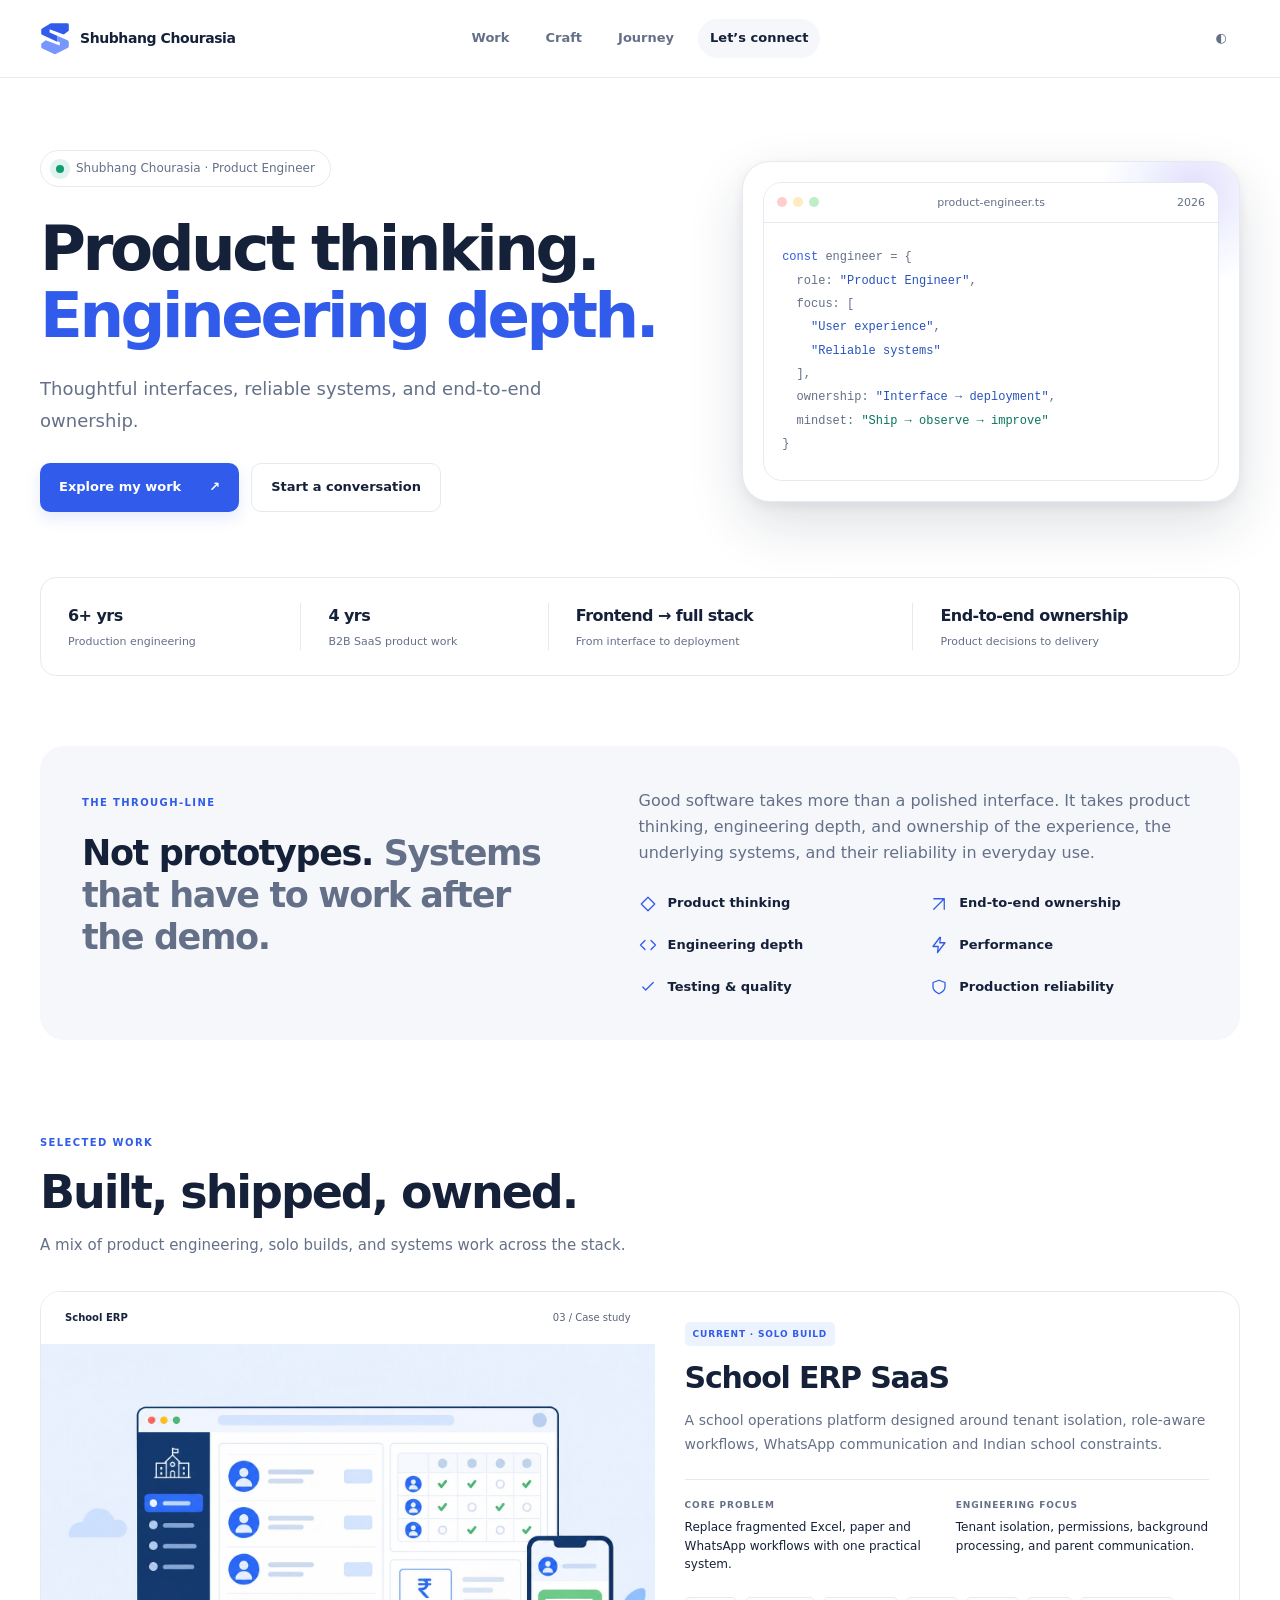
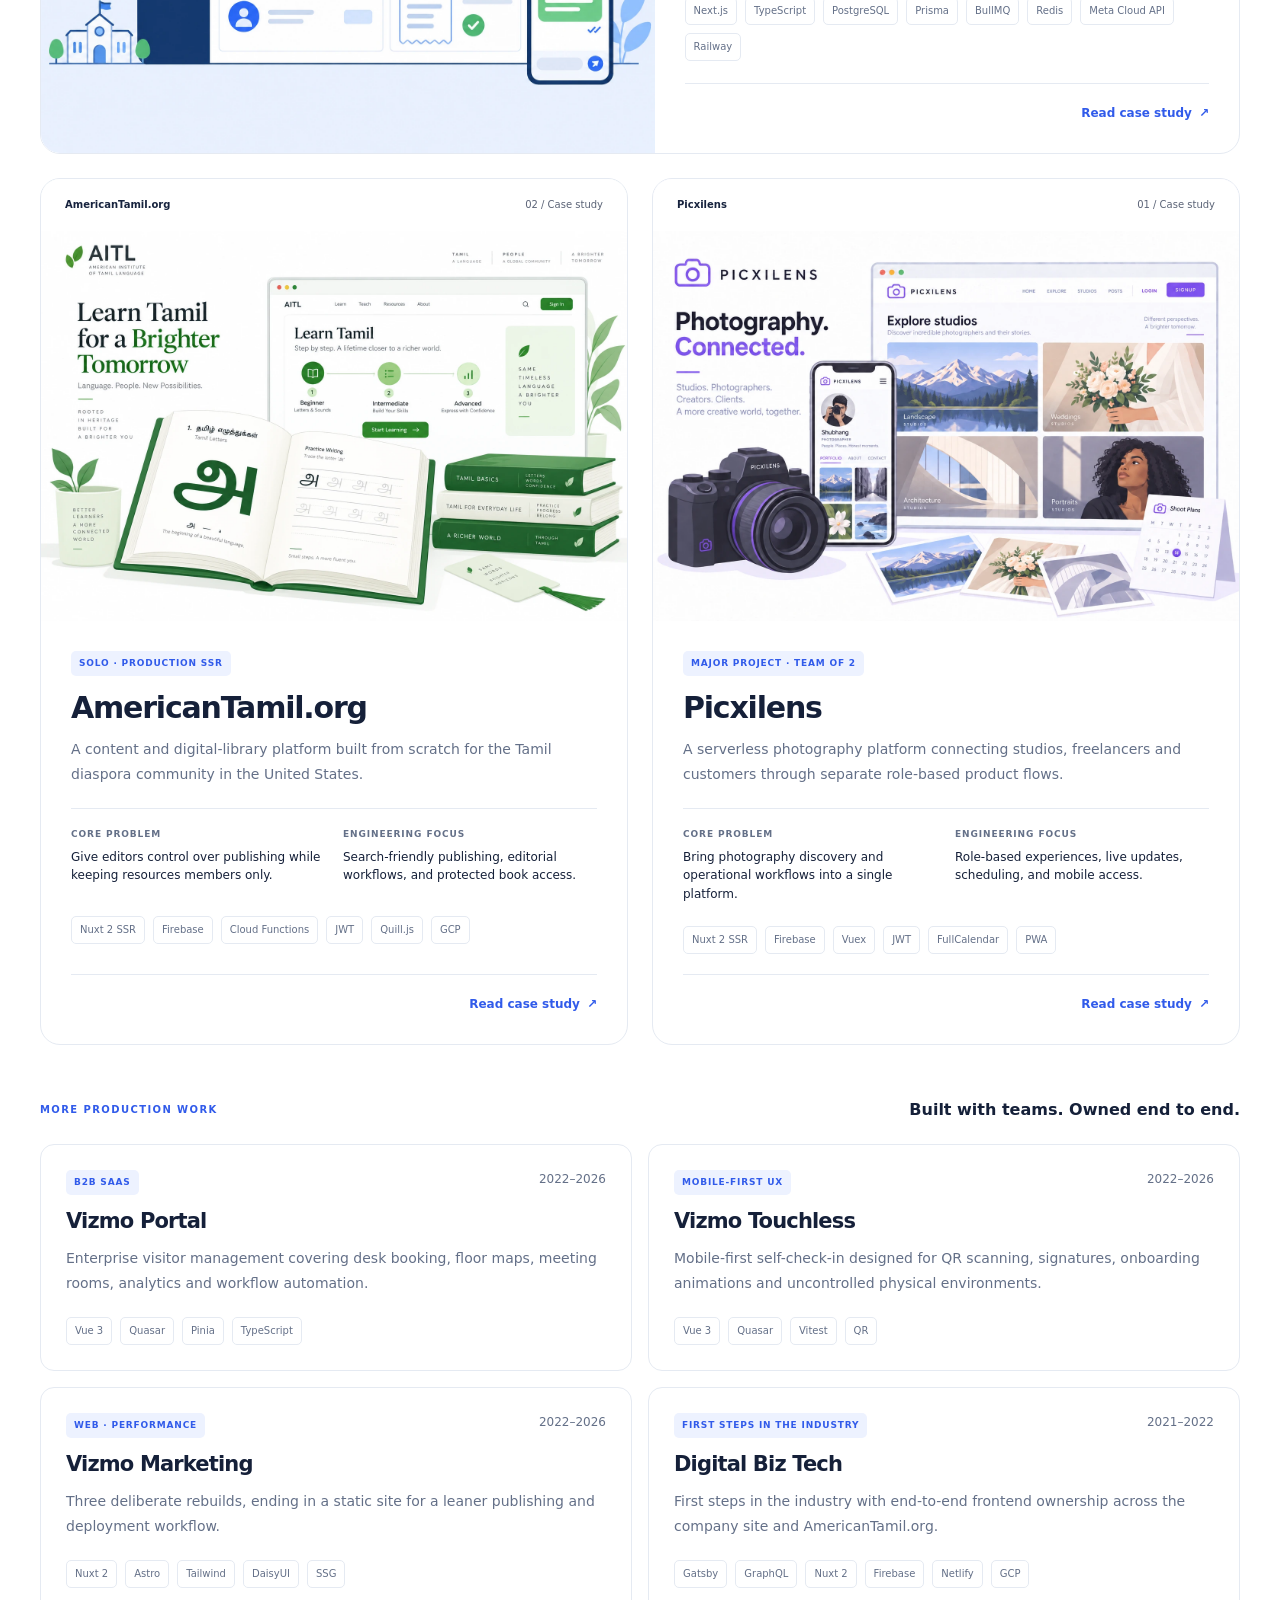
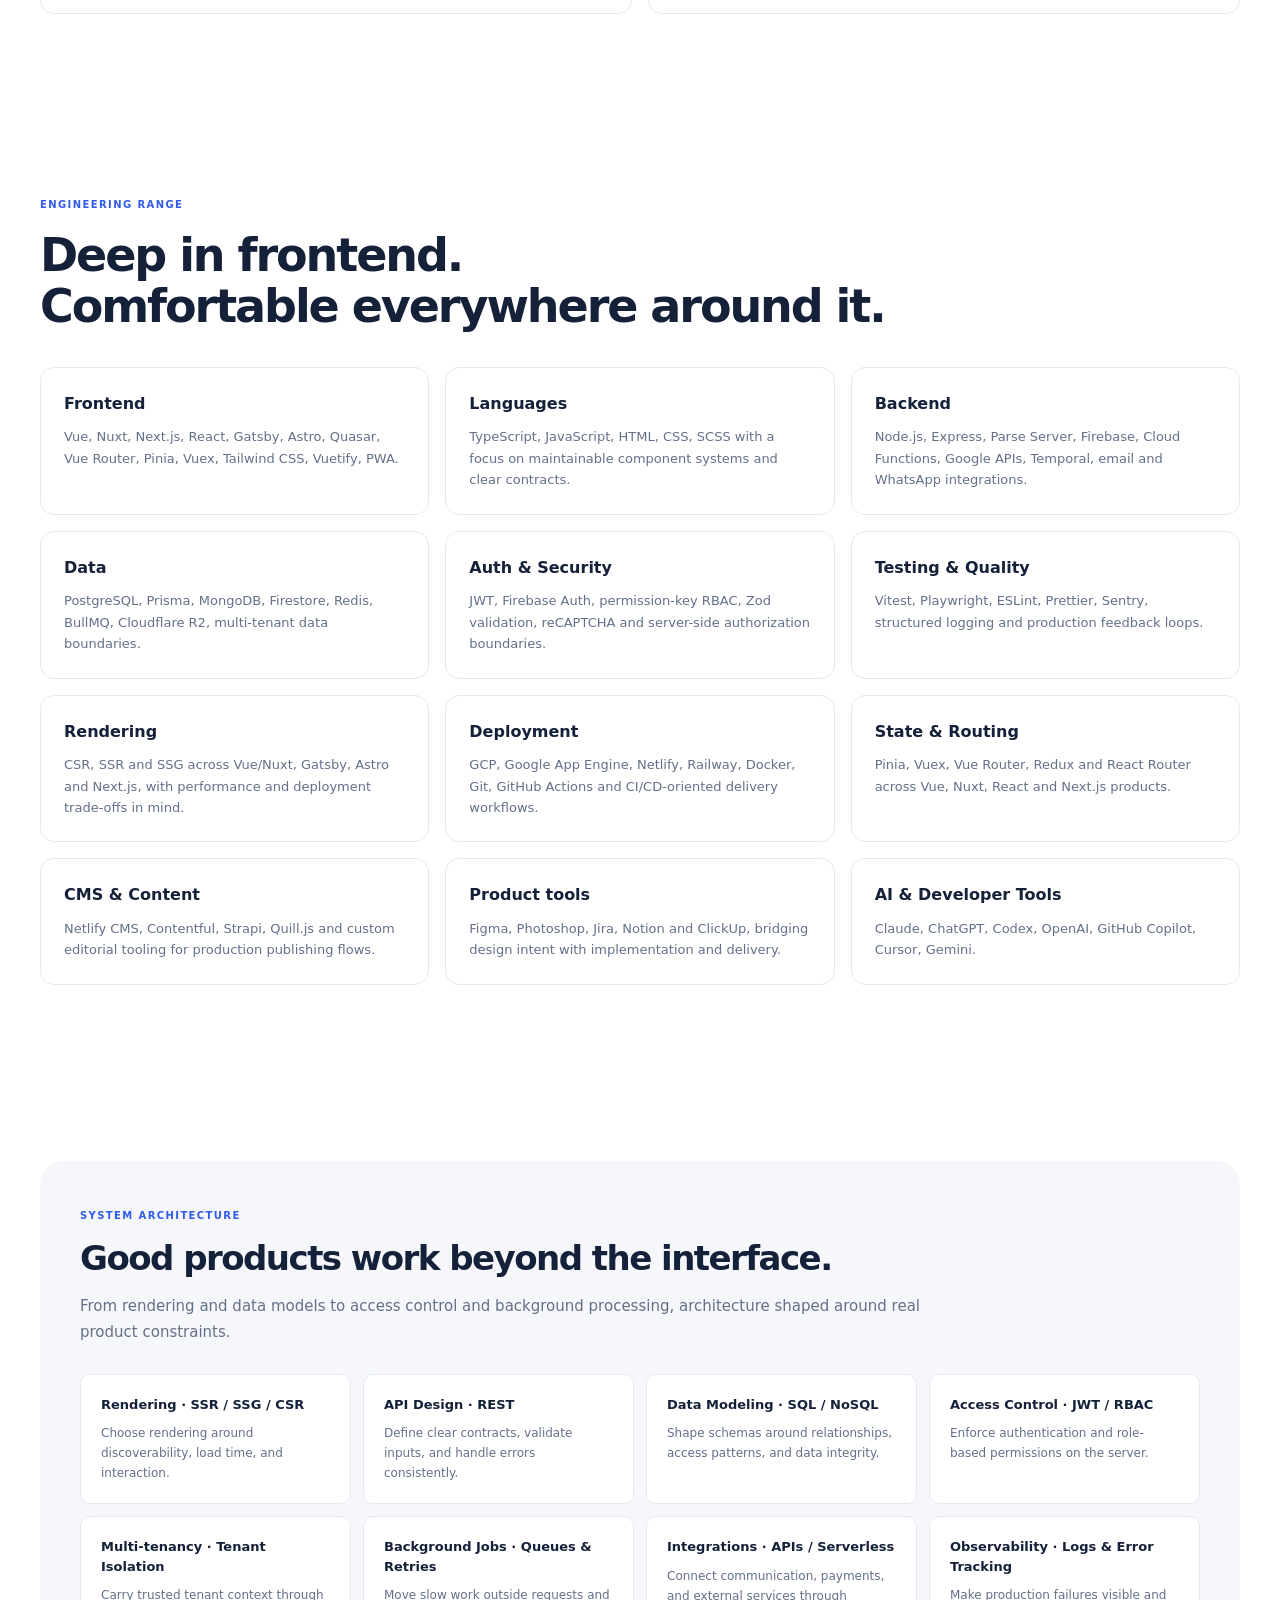
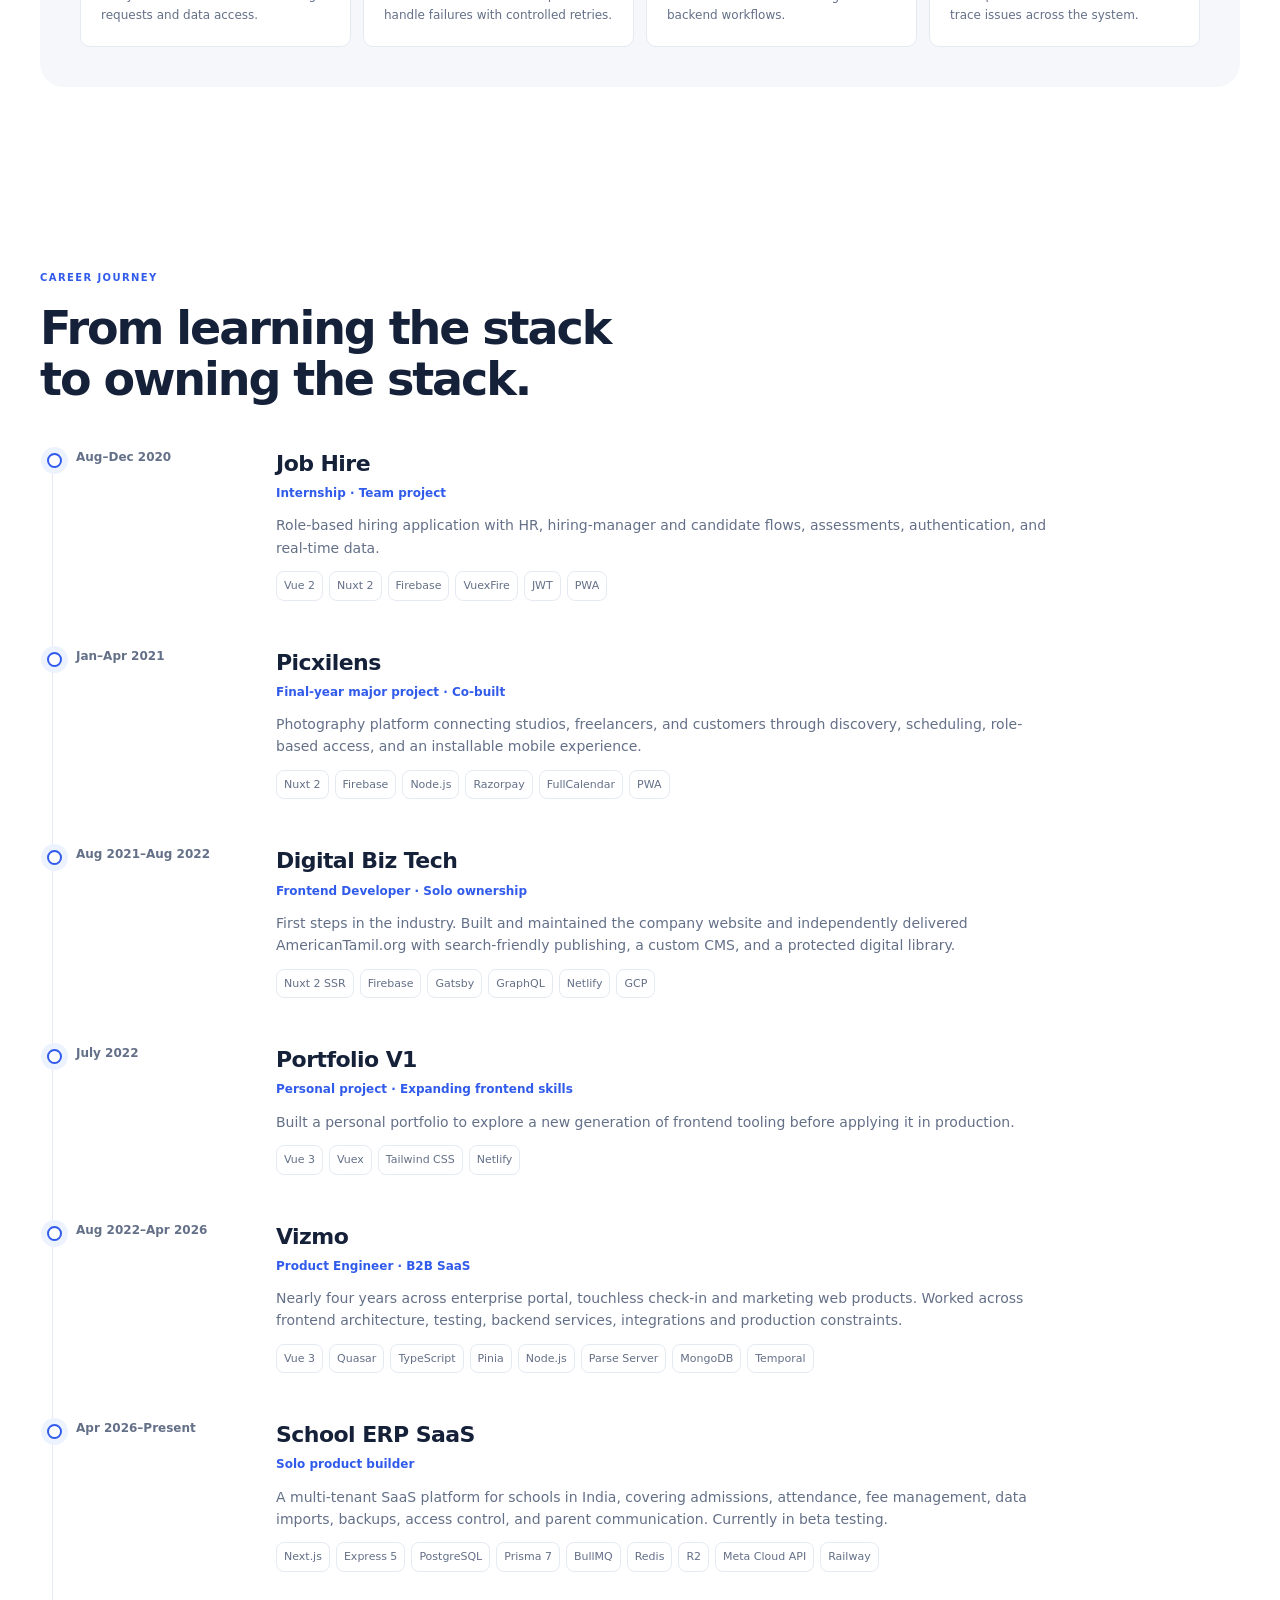
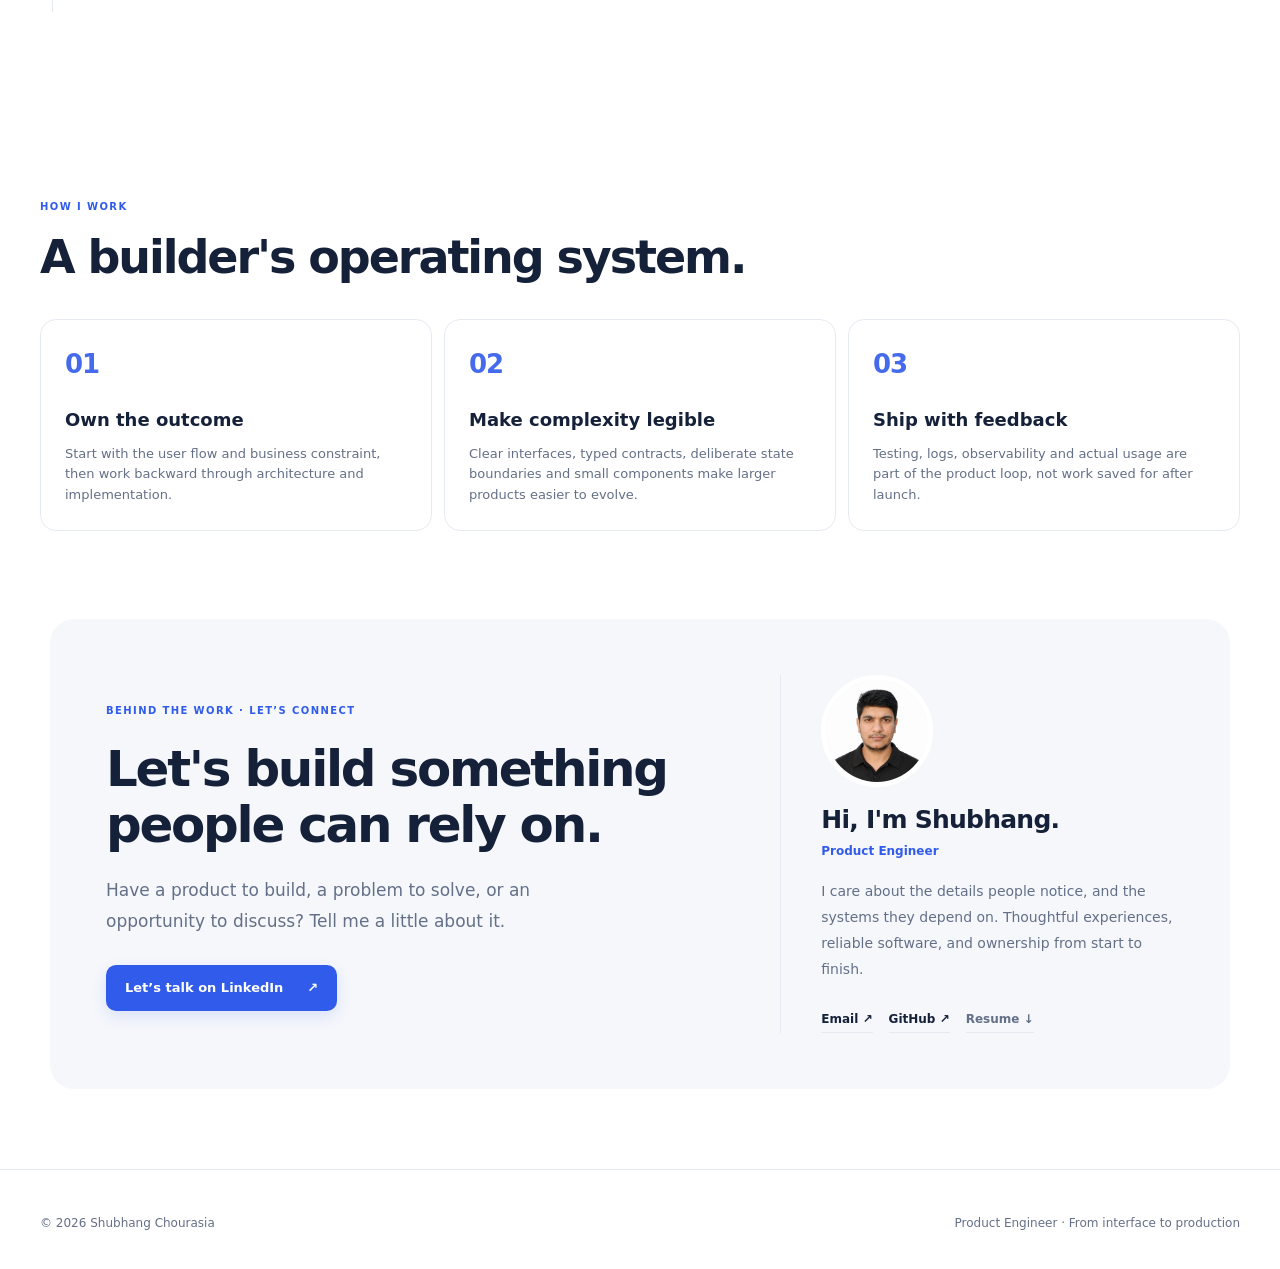
==== commit 2b785ff3: "Enable clean case-study URLs and add downloadable resume" ====
--- a/index.html
+++ b/index.html
@@ -121,7 +121,7 @@
               <div><div class="detail-label">Engineering focus</div><div class="detail-copy">Tenant isolation, permissions, background processing, and parent communication.</div></div>
             </div>
             <div class="project-meta"><span class="tech">Next.js</span><span class="tech">TypeScript</span><span class="tech">PostgreSQL</span><span class="tech">Prisma</span><span class="tech">BullMQ</span><span class="tech">Redis</span><span class="tech">Meta Cloud API</span><span class="tech">Railway</span></div>
-            <div class="project-footer"><a class="project-link" href="case-studies/school-erp.html" aria-label="Read School ERP SaaS case study">Read case study <span>↗</span></a></div>
+            <div class="project-footer"><a class="project-link" href="/case-studies/school-erp/" aria-label="Read School ERP SaaS case study">Read case study <span>↗</span></a></div>
           </div></article>
 
           <article class="project-card featured reveal">
@@ -133,7 +133,7 @@
               <div><div class="detail-label">Engineering focus</div><div class="detail-copy">Search-friendly publishing, editorial workflows, and protected book access.</div></div>
             </div>
             <div class="project-meta"><span class="tech">Nuxt 2 SSR</span><span class="tech">Firebase</span><span class="tech">Cloud Functions</span><span class="tech">JWT</span><span class="tech">Quill.js</span><span class="tech">GCP</span></div>
-            <div class="project-footer"><a class="project-link" href="case-studies/american-tamil.html" aria-label="Read AmericanTamil.org case study">Read case study <span>↗</span></a></div>
+            <div class="project-footer"><a class="project-link" href="/case-studies/american-tamil/" aria-label="Read AmericanTamil.org case study">Read case study <span>↗</span></a></div>
           </div></article>
 
           <article class="project-card featured reveal">
@@ -145,7 +145,7 @@
               <div><div class="detail-label">Engineering focus</div><div class="detail-copy">Role-based experiences, live updates, scheduling, and mobile access.</div></div>
             </div>
             <div class="project-meta"><span class="tech">Nuxt 2 SSR</span><span class="tech">Firebase</span><span class="tech">Vuex</span><span class="tech">JWT</span><span class="tech">FullCalendar</span><span class="tech">PWA</span></div>
-            <div class="project-footer"><a class="project-link" href="case-studies/picxilens.html" aria-label="Read Picxilens case study">Read case study <span>↗</span></a></div>
+            <div class="project-footer"><a class="project-link" href="/case-studies/picxilens/" aria-label="Read Picxilens case study">Read case study <span>↗</span></a></div>
           </div></article>
 
           </div><div class="supporting-heading"><span class="eyebrow">More production work</span><h3>Built with teams. Owned end to end.</h3></div><div class="supporting-grid"><article class="project-card supporting reveal">
@@ -267,7 +267,7 @@
       </div>
     </section>
 
-    <div class="container connect-wrap"><section id="contact" class="connect" aria-labelledby="connect-title"><div><div class="eyebrow">Behind the work · Let’s connect</div><h2 id="connect-title">Let's build something people can rely on.</h2><p class="invitation">Have a product to build, a problem to solve, or an opportunity to discuss? Tell me a little about it.</p><a class="btn btn-primary cta" href="https://www.linkedin.com/in/shubhangchourasia/" target="_blank" rel="noopener noreferrer">Let’s talk on LinkedIn <span aria-hidden="true">↗</span></a></div><div class="person"><img class="portrait" src="assets/images/shubhang-chourasia.png" alt="Shubhang Chourasia" width="1254" height="1254" loading="lazy" decoding="async"><h3>Hi, I'm Shubhang.</h3><p class="role">Product Engineer</p><p class="bio">I care about the details people notice, and the systems they depend on. Thoughtful experiences, reliable software, and ownership from start to finish.</p><div class="profile-links"><a href="mailto:shubhangc99@gmail.com">Email ↗</a><a href="https://github.com/shubhangchourasia" target="_blank" rel="noopener noreferrer">GitHub ↗</a><span class="resume">Resume <small>Coming soon</small></span></div></div></section></div>
+    <div class="container connect-wrap"><section id="contact" class="connect" aria-labelledby="connect-title"><div><div class="eyebrow">Behind the work · Let’s connect</div><h2 id="connect-title">Let's build something people can rely on.</h2><p class="invitation">Have a product to build, a problem to solve, or an opportunity to discuss? Tell me a little about it.</p><a class="btn btn-primary cta" href="https://www.linkedin.com/in/shubhangchourasia/" target="_blank" rel="noopener noreferrer">Let’s talk on LinkedIn <span aria-hidden="true">↗</span></a></div><div class="person"><img class="portrait" src="assets/images/shubhang-chourasia.png" alt="Shubhang Chourasia" width="1254" height="1254" loading="lazy" decoding="async"><h3>Hi, I'm Shubhang.</h3><p class="role">Product Engineer</p><p class="bio">I care about the details people notice, and the systems they depend on. Thoughtful experiences, reliable software, and ownership from start to finish.</p><div class="profile-links"><a href="mailto:shubhangc99@gmail.com">Email ↗</a><a href="https://github.com/shubhangchourasia" target="_blank" rel="noopener noreferrer">GitHub ↗</a><a class="resume" href="/assets/documents/Resume_Shubhang_Chourasia.pdf" download>Resume ↓</a></div></div></section></div>
   </main>
 
 
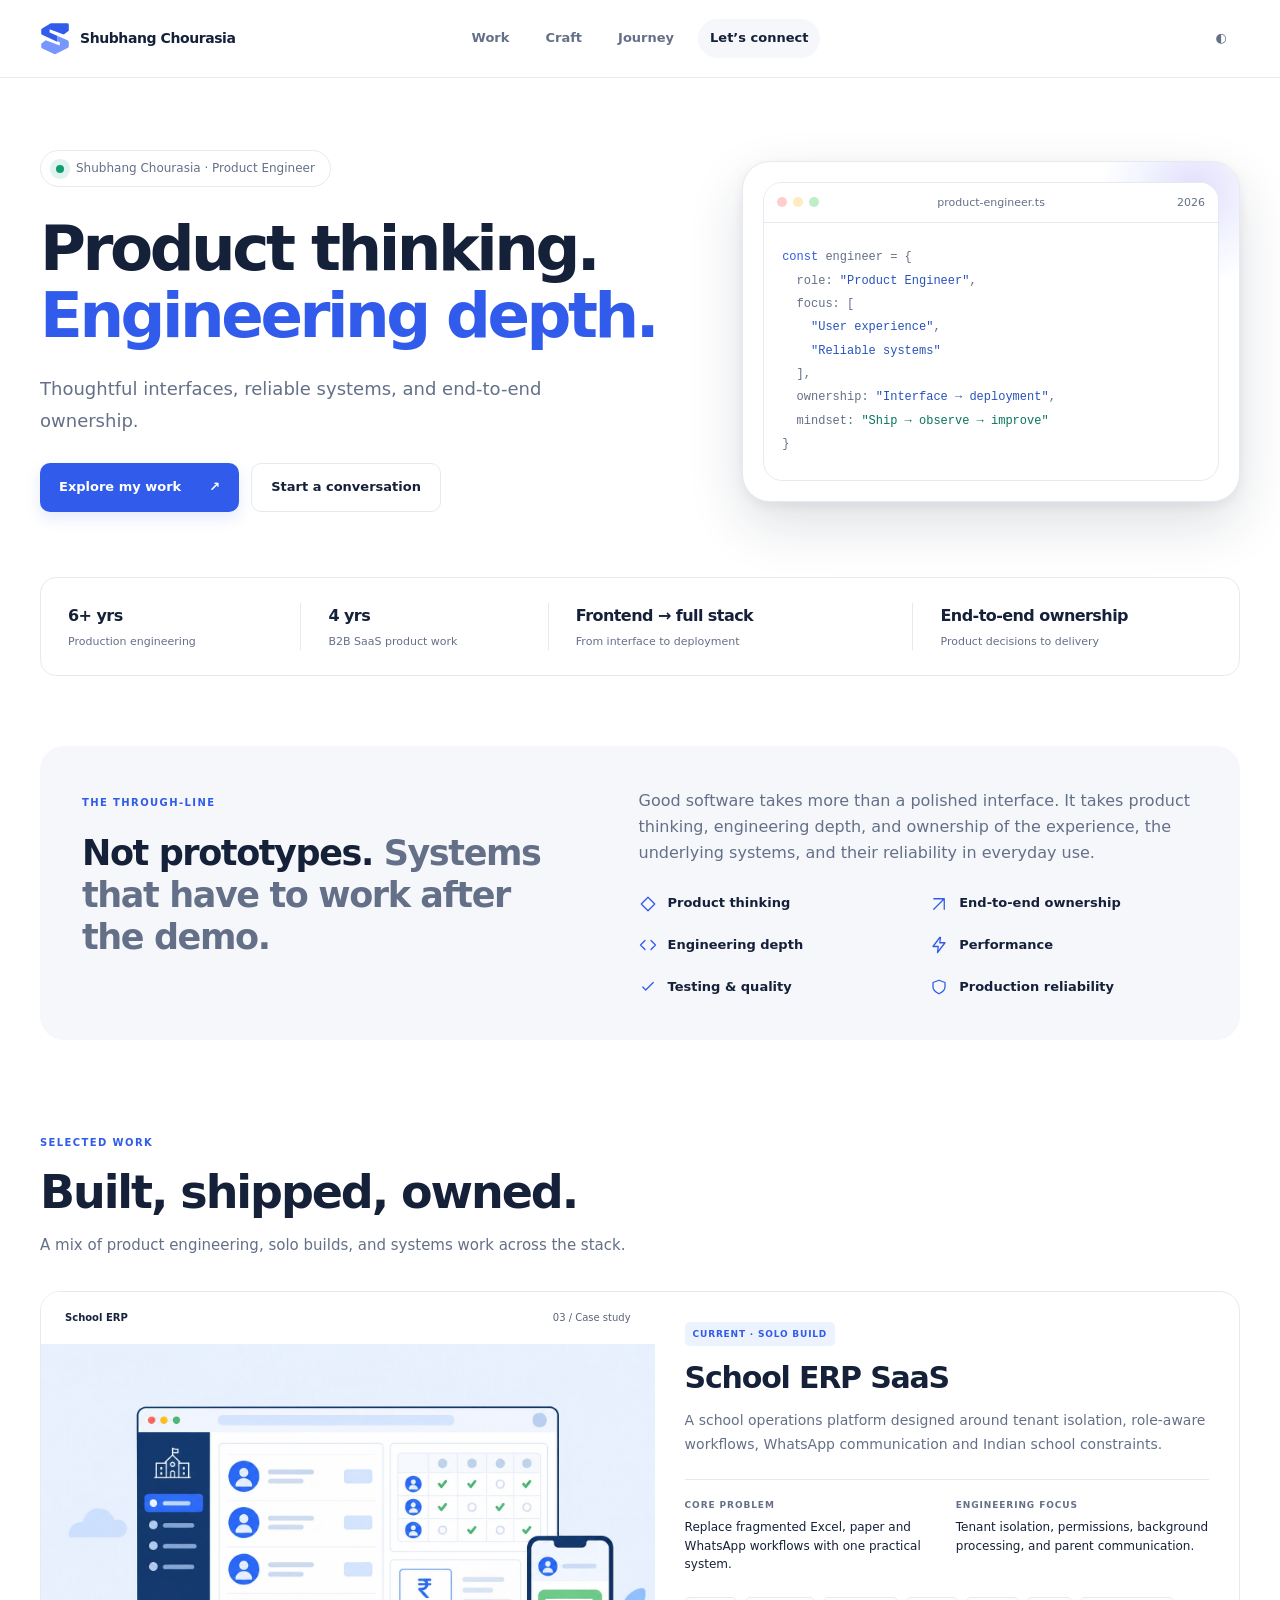
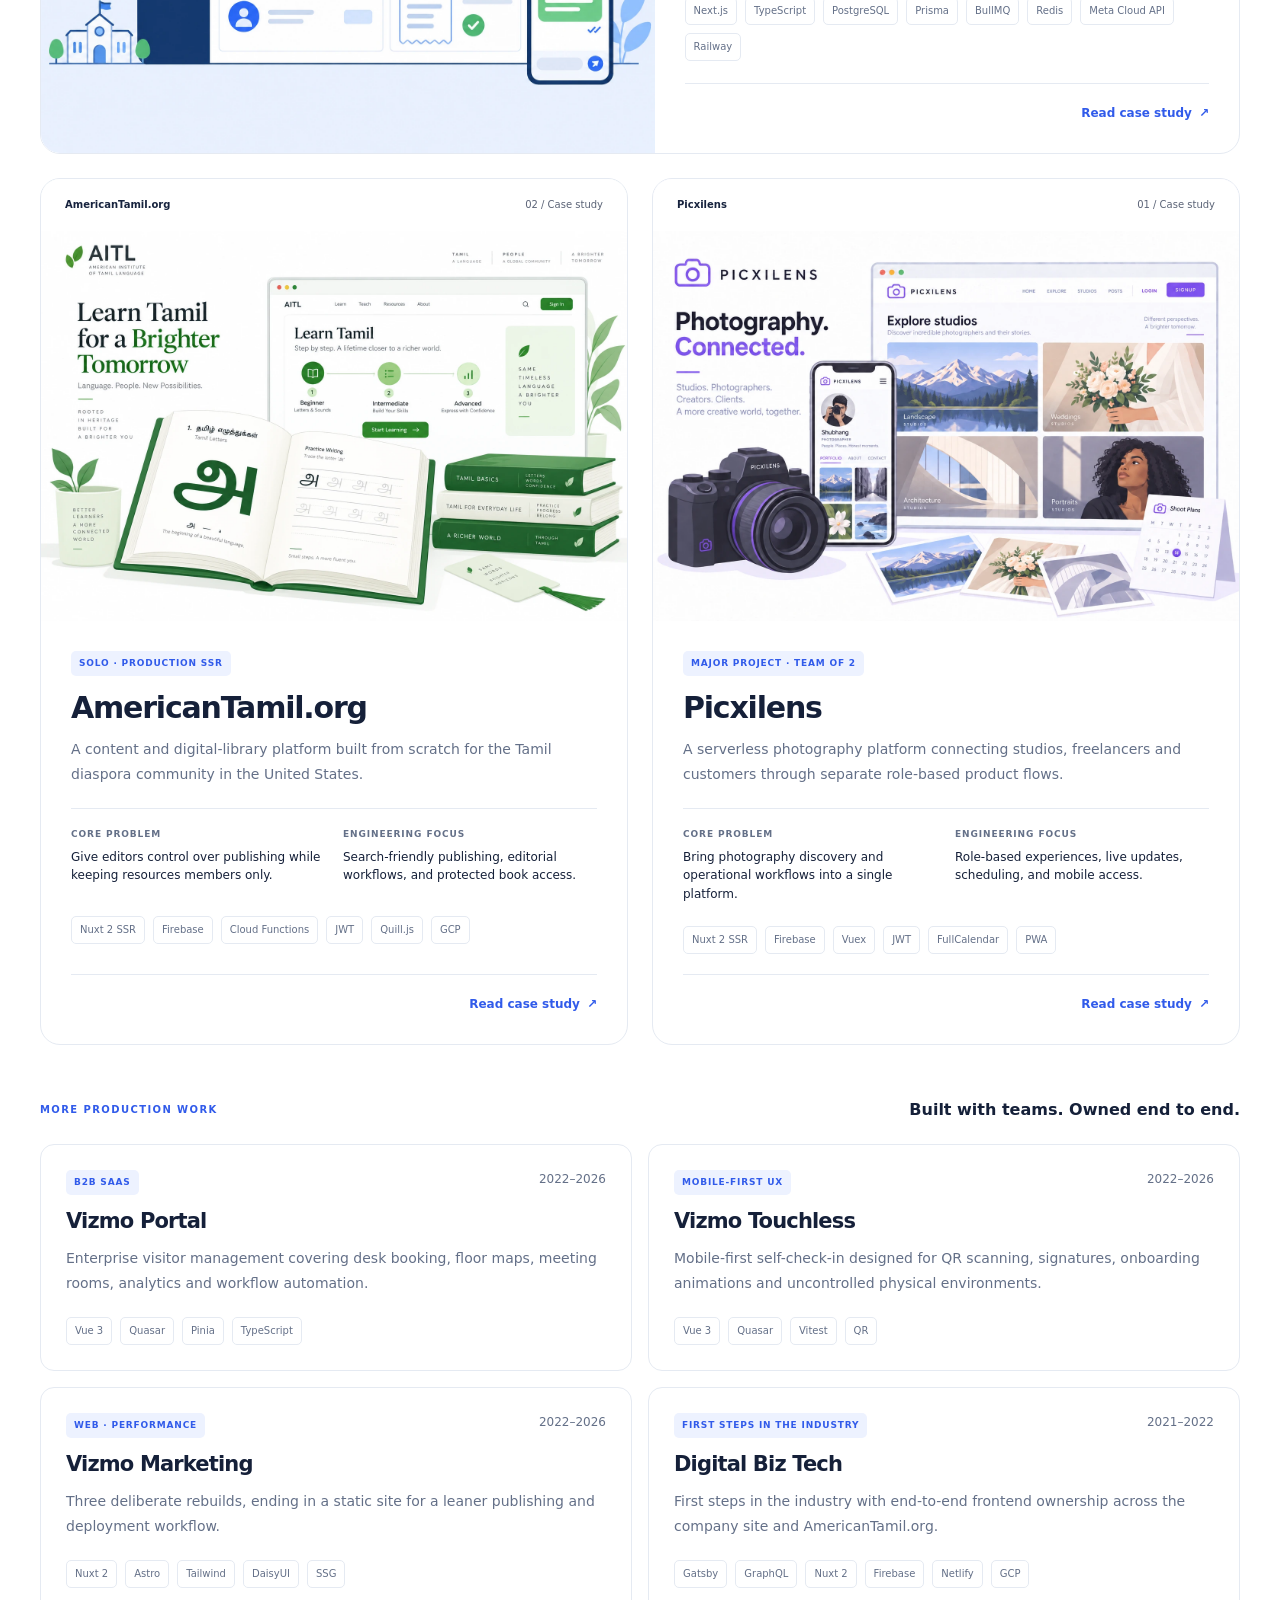
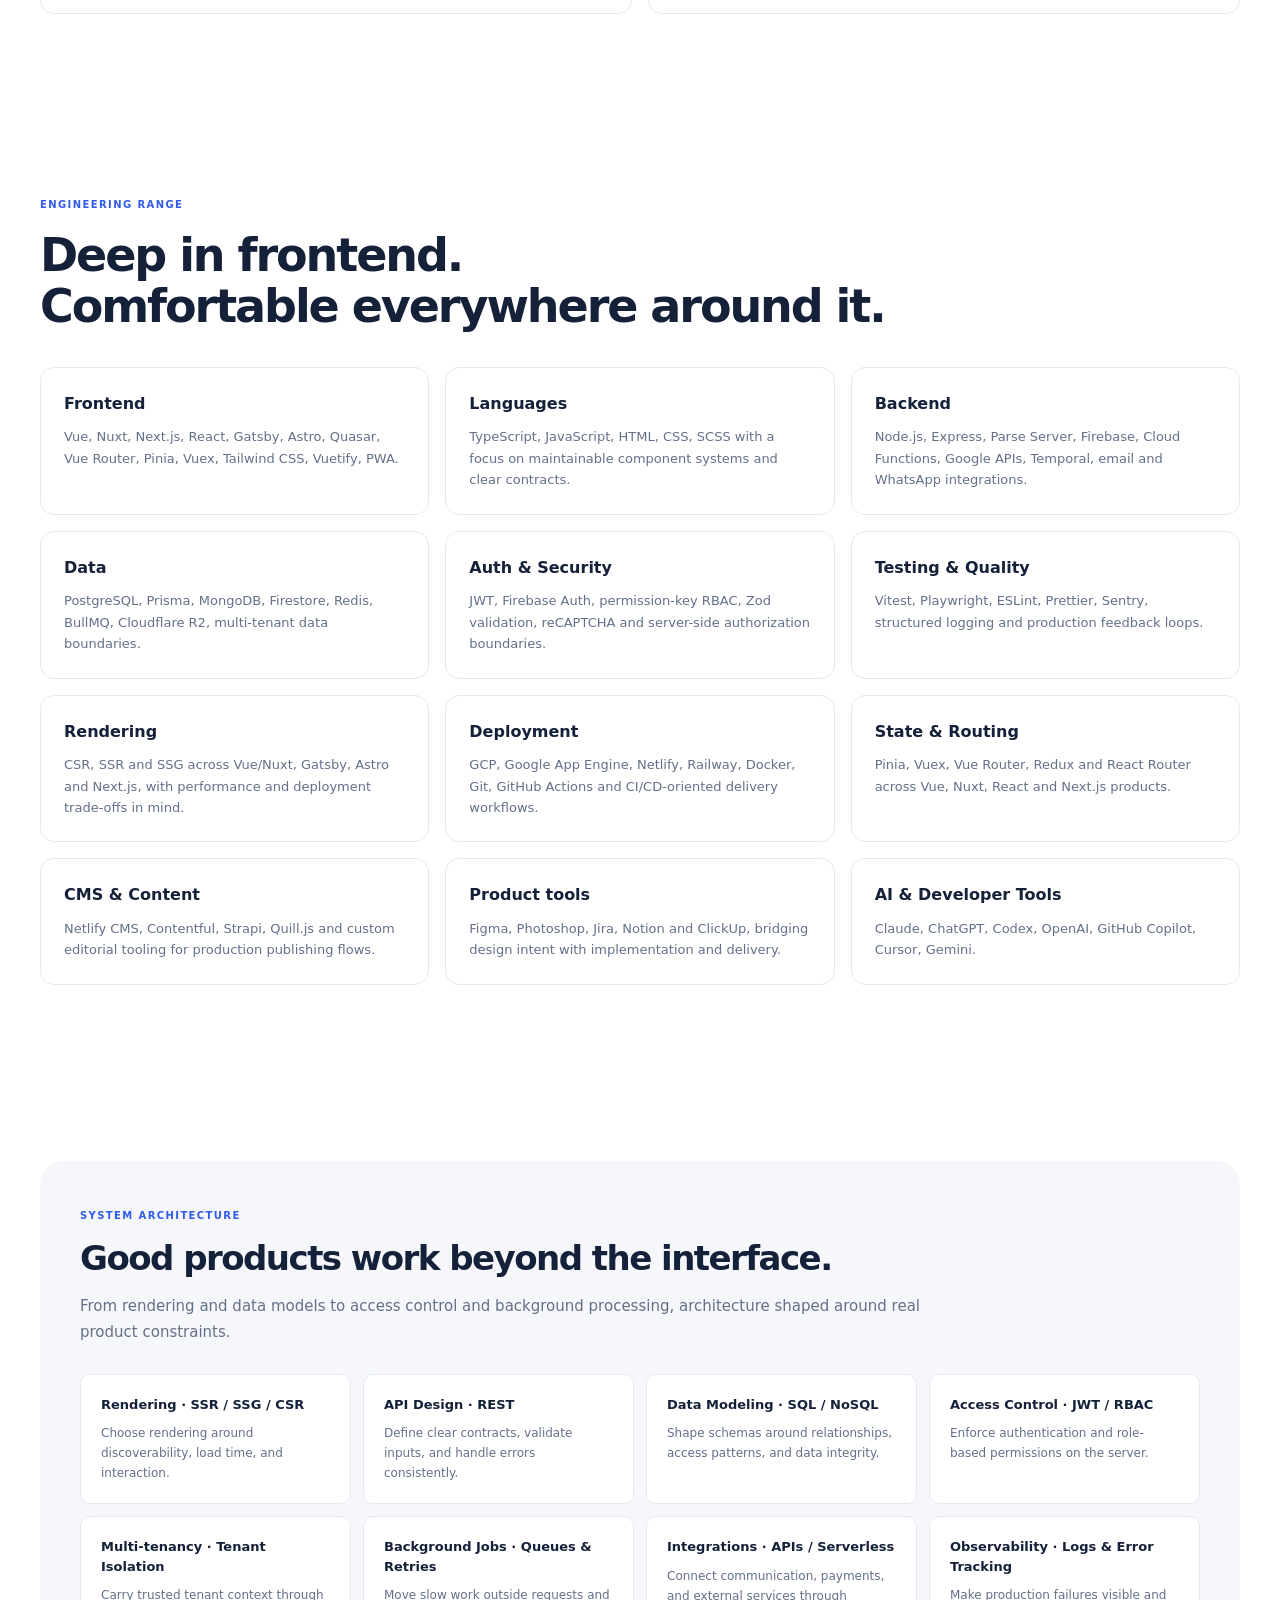
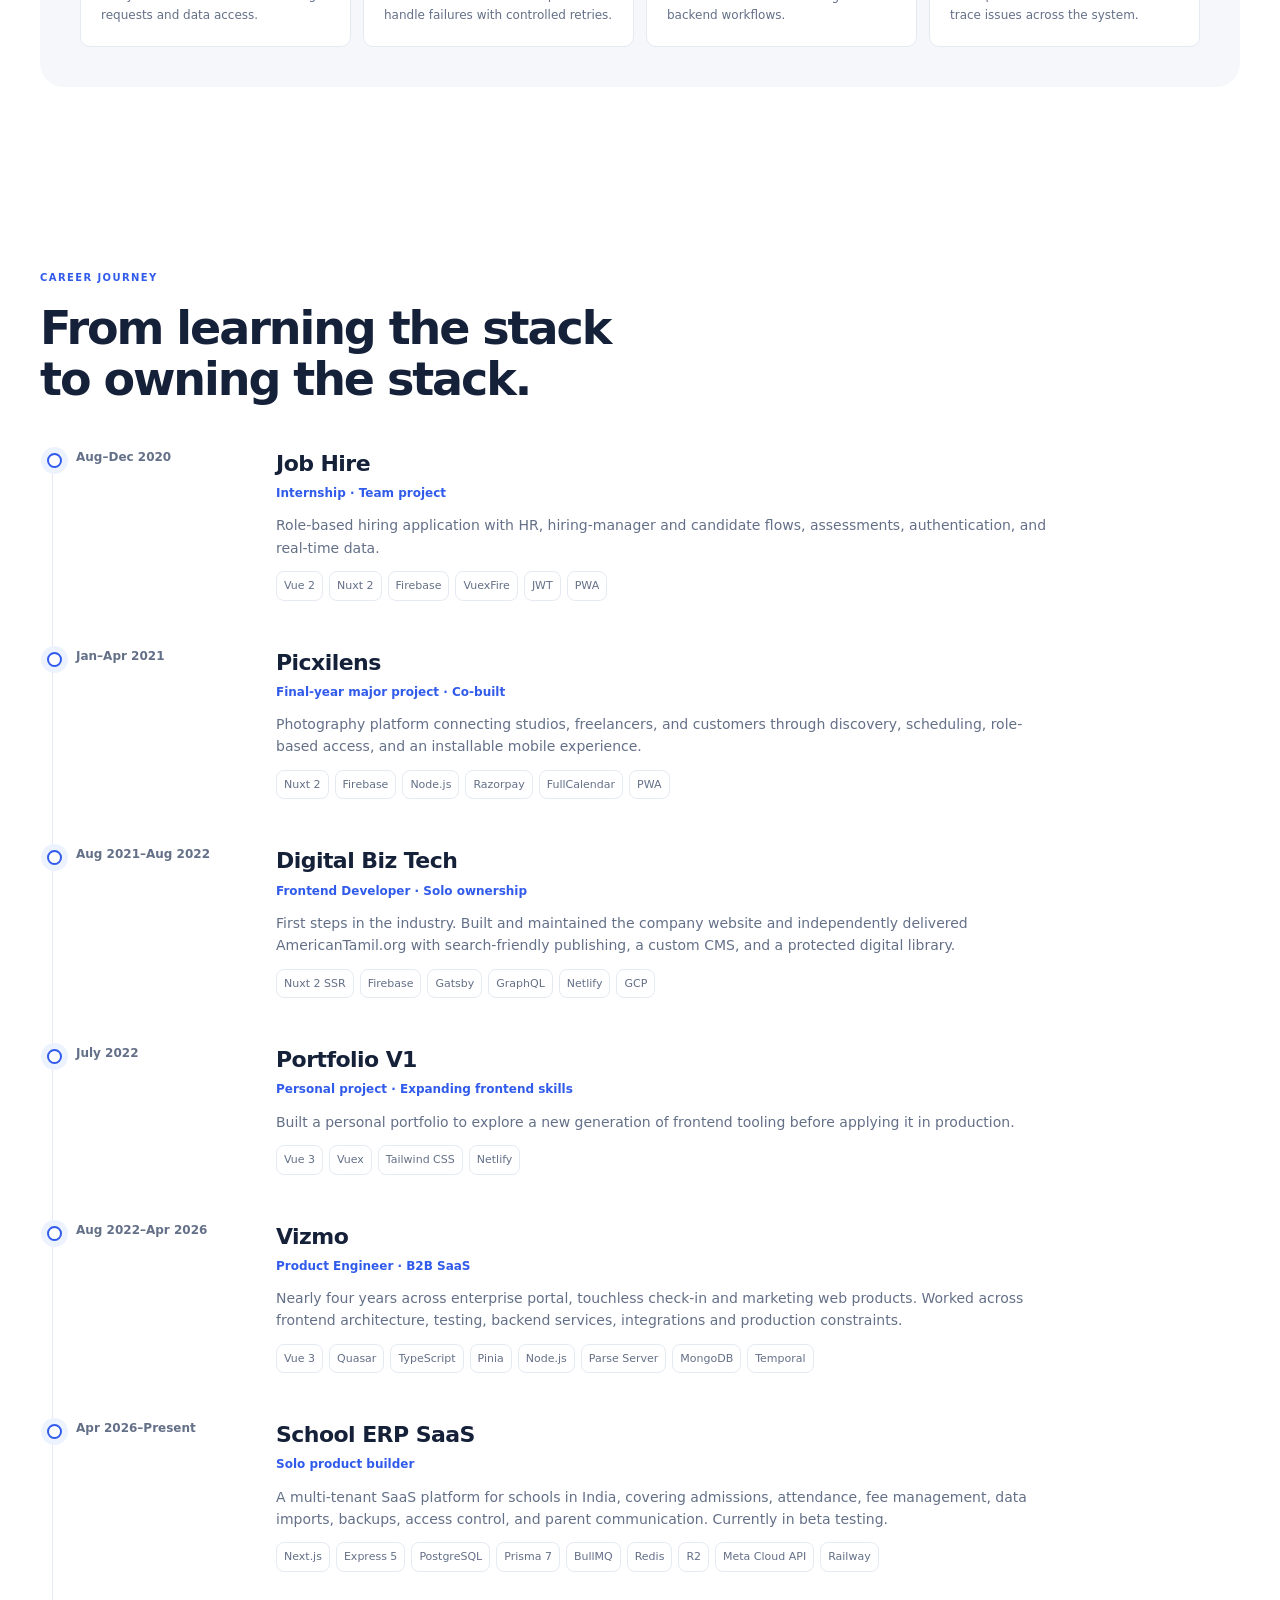
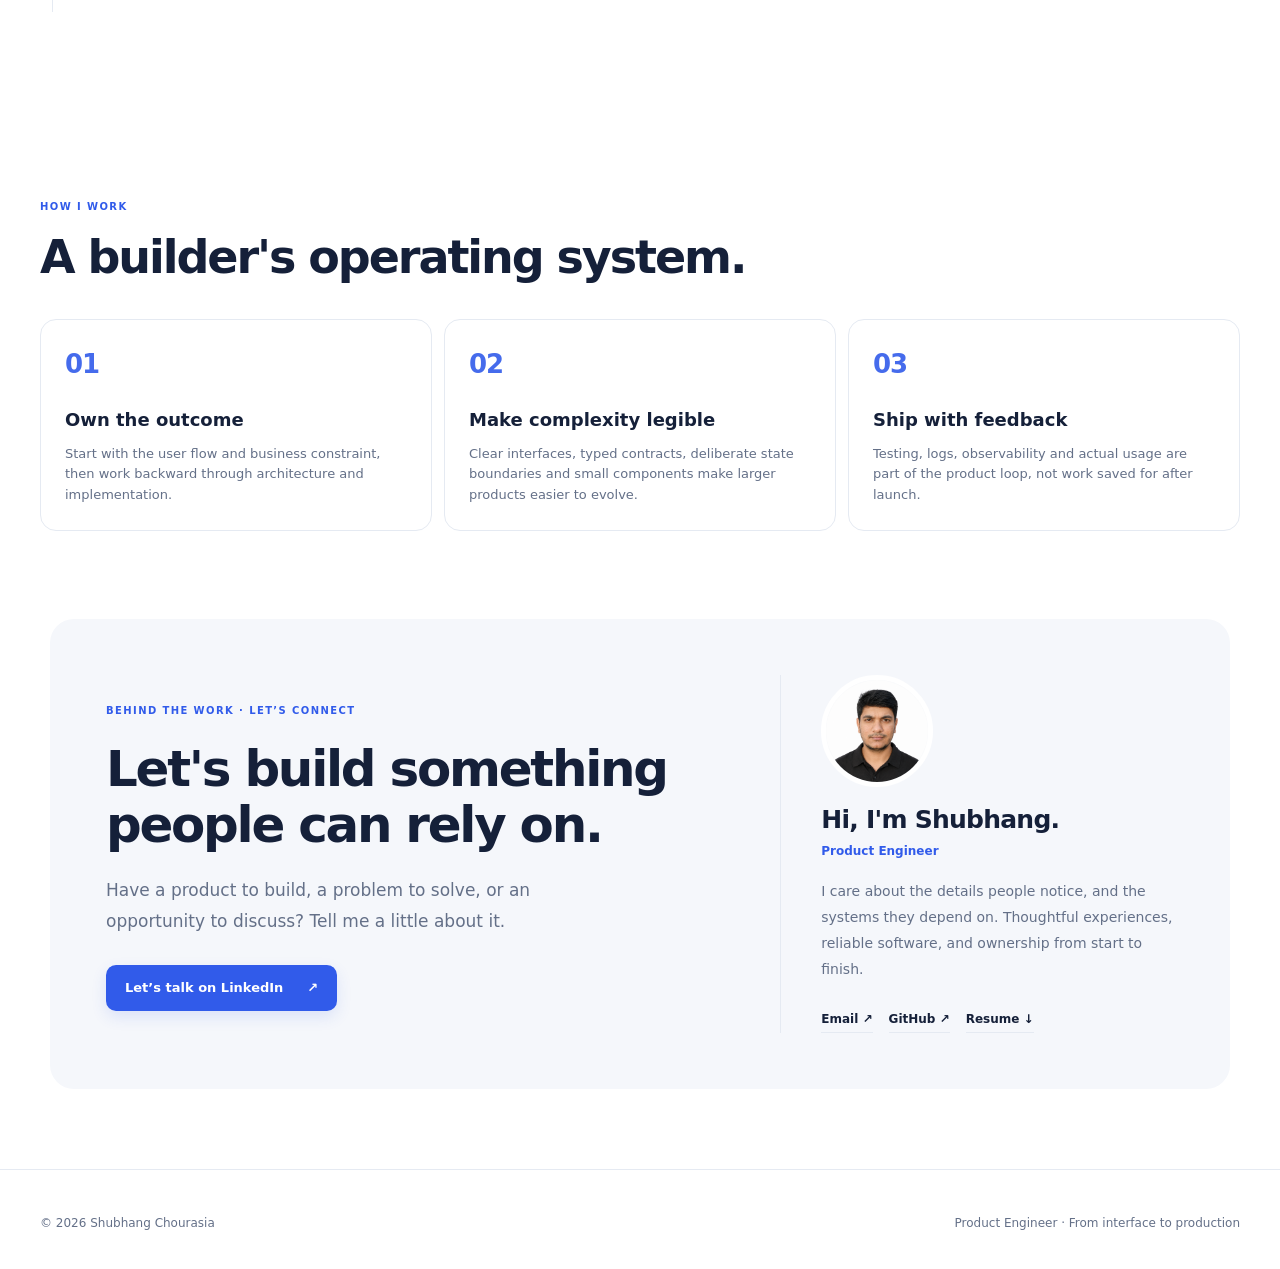
==== commit 682ddf1b: "Match resume link styling to Email and GitHub" ====
--- a/index.html
+++ b/index.html
@@ -1,292 +1,292 @@
-<!doctype html>
-<html lang="en" prefix="og: https://ogp.me/ns#"><head>
-<meta charset="utf-8">
-<meta name="viewport" content="width=device-width, initial-scale=1">
-<title>Shubhang Chourasia | Product Engineer</title>
-<meta name="description" content="Shubhang Chourasia builds thoughtful interfaces and reliable software with end-to-end ownership. Explore product engineering projects, architecture, and experience.">
-<meta name="keywords" content="Shubhang Chourasia, product engineer, software engineer, full stack development, product engineering, portfolio">
-<meta name="author" content="Shubhang Chourasia">
-<meta name="robots" content="index, follow, max-image-preview:large">
-<meta name="color-scheme" content="light dark">
-<meta name="twitter:card" content="summary_large_image">
-<meta name="twitter:title" content="Shubhang Chourasia | Product Engineer">
-<meta name="twitter:description" content="Shubhang Chourasia builds thoughtful interfaces and reliable software with end-to-end ownership. Explore product engineering projects, architecture, and experience.">
-<meta name="twitter:image" content="https://shubhangchourasia.com/assets/images/social/social-portfolio.png">
-<meta name="twitter:image:alt" content="Shubhang Chourasia | Product Engineer social preview">
-<meta name="theme-color" content="#ffffff" media="(prefers-color-scheme: light)">
-<meta name="theme-color" content="#0c1220" media="(prefers-color-scheme: dark)">
-<link rel="canonical" href="https://shubhangchourasia.com/">
-<meta property="og:type" content="website">
-<meta property="og:site_name" content="Shubhang Chourasia">
-<meta property="og:locale" content="en_US">
-<meta property="og:title" content="Shubhang Chourasia | Product Engineer">
-<meta property="og:description" content="Shubhang Chourasia builds thoughtful interfaces and reliable software with end-to-end ownership. Explore product engineering projects, architecture, and experience.">
-<meta property="og:url" content="https://shubhangchourasia.com/">
-<meta property="og:image" content="https://shubhangchourasia.com/assets/images/social/social-portfolio.png">
-<meta property="og:image:type" content="image/png">
-<meta property="og:image:width" content="1200">
-<meta property="og:image:height" content="630">
-<meta property="og:image:alt" content="Shubhang Chourasia | Product Engineer social preview">
-<script type="application/ld+json">{"@context": "https://schema.org", "@graph": [{"@type": "Person", "@id": "https://shubhangchourasia.com/#person", "name": "Shubhang Chourasia", "url": "https://shubhangchourasia.com/", "jobTitle": "Product Engineer", "image": "https://shubhangchourasia.com/assets/images/shubhang-chourasia.png", "sameAs": ["https://www.linkedin.com/in/shubhangchourasia/", "https://github.com/shubhangchourasia"]}, {"@type": "WebSite", "@id": "https://shubhangchourasia.com/#website", "url": "https://shubhangchourasia.com/", "name": "Shubhang Chourasia", "inLanguage": "en", "publisher": {"@id": "https://shubhangchourasia.com/#person"}}, {"@type": "ProfilePage", "@id": "https://shubhangchourasia.com/#webpage", "url": "https://shubhangchourasia.com/", "name": "Shubhang Chourasia | Product Engineer", "description": "Shubhang Chourasia builds thoughtful interfaces and reliable software with end-to-end ownership. Explore product engineering projects, architecture, and experience.", "inLanguage": "en", "isPartOf": {"@id": "https://shubhangchourasia.com/#website"}, "primaryImageOfPage": {"@type": "ImageObject", "url": "https://shubhangchourasia.com/assets/images/social/social-portfolio.png", "width": 1200, "height": 630}, "mainEntity": {"@id": "https://shubhangchourasia.com/#person"}}]}</script>
-<noscript><style>.reveal{opacity:1!important;transform:none!important}</style></noscript>
-
-  
-  
-  
-  
-  
-  
-  
-  
-  <link rel="stylesheet" href="assets/css/styles.css">
-  <script src="assets/scripts/theme.js"></script>
-<link rel="icon" type="image/svg+xml" href="assets/favicons/favicon.svg"><link rel="icon" sizes="32x32" type="image/png" href="assets/favicons/favicon-32.png"><link rel="shortcut icon" href="assets/favicons/favicon.ico"></head>
-<body>
-<a class="skip-link" href="#top">Skip to content</a>
-  <header class="nav-wrap">
-    <nav class="nav" aria-label="Primary">
-      <a class="brand" href="#top" aria-label="Shubhang Chourasia home">
-        <img class="brand-logo" src="assets/images/brand/logo.svg" width="34" height="38" alt="">
-        <span>Shubhang Chourasia</span>
-      </a>
-      <div class="nav-links" id="navLinks">
-        <a href="#work">Work</a>
-        <a href="#craft">Craft</a>
-        <a href="#timeline">Journey</a>
-        <a href="#contact">Let’s connect</a>
-      </div>
-      <div style="display:flex;gap:4px;align-items:center">
-        <button class="icon-btn" id="themeToggle" aria-label="Toggle theme" title="Toggle theme">◐</button>
-        <button class="icon-btn mobile-toggle" id="mobileToggle" aria-controls="navLinks" aria-expanded="false" aria-label="Open navigation">☰</button>
-      </div>
-    </nav>
-  </header>
-
-  <main id="top">
-    <section class="hero" aria-labelledby="section-heading-1">
-      <div class="container hero-grid">
-        <div class="hero-copy reveal">
-          <div class="hero-label"><span class="dot"></span> Shubhang Chourasia · Product Engineer</div>
-          <h1 id="section-heading-1">Product thinking.<br><span>Engineering depth.</span></h1>
-          <p class="sub">Thoughtful interfaces, reliable systems, and end-to-end ownership.</p>
-          <div class="hero-actions">
-            <a class="btn btn-primary" href="#work">Explore my work <span>↗</span></a>
-            <a class="btn btn-secondary" href="#contact">Start a conversation</a>
-          </div>
-          
-        </div><aside class="hero-code" aria-label="Engineering approach"><div class="hero-panel"><div class="code-window"><div class="window-bar"><div class="traffic" aria-hidden="true"><span></span><span></span><span></span></div><span>product-engineer.ts</span><span data-current-year=""></span></div><pre><span class="code-k">const</span> engineer = {
-  role: <span class="code-s">"Product Engineer"</span>,
-  focus: [
-    <span class="code-s">"User experience"</span>,
-    <span class="code-s">"Reliable systems"</span>
-  ],
-  ownership: <span class="code-s">"Interface → deployment"</span>,
-  mindset: <span class="code-v">"Ship → observe → improve"</span>
-}</pre></div></div></aside>
-
-
-      </div>
-    </section><div class="container overview-strip"><div><strong>6+ yrs</strong><span>Production engineering</span></div><div><strong>4 yrs</strong><span>B2B SaaS product work</span></div><div><strong>Frontend → full stack</strong><span>From interface to deployment</span></div><div><strong>End-to-end ownership</strong><span>Product decisions to delivery</span></div></div>
-
-    
-
-    <section class="section" id="through-line" aria-labelledby="section-heading-2">
-      <div class="container intro-grid">
-        <div class="reveal">
-          <div class="eyebrow">The through-line</div>
-          <h2 class="statement" style="margin-top: 18px;" id="section-heading-2">Not prototypes. <span class="muted-block">Systems that have to work after the demo.</span></h2>
-        </div>
-        <div class="reveal">
-          <p class="lead">Good software takes more than a polished interface. It takes product thinking, engineering depth, and ownership of the experience, the underlying systems, and their reliability in everyday use.</p>
-          <div class="strengths"><div class="strength"><svg viewBox="0 0 24 24" width="18" height="18" fill="none" stroke="currentColor" stroke-width="1.7" stroke-linecap="round" stroke-linejoin="round" aria-hidden="true"><path d="M12 3 3 12l9 9 9-9-9-9Z"></path></svg><span>Product thinking</span></div><div class="strength"><svg viewBox="0 0 24 24" width="18" height="18" fill="none" stroke="currentColor" stroke-width="1.7" stroke-linecap="round" stroke-linejoin="round" aria-hidden="true"><path d="M5 19 19 5M5 5h14v14"></path></svg><span>End-to-end ownership</span></div><div class="strength"><svg viewBox="0 0 24 24" width="18" height="18" fill="none" stroke="currentColor" stroke-width="1.7" stroke-linecap="round" stroke-linejoin="round" aria-hidden="true"><path d="m8 6-6 6 6 6m8-12 6 6-6 6"></path></svg><span>Engineering depth</span></div><div class="strength"><svg viewBox="0 0 24 24" width="18" height="18" fill="none" stroke="currentColor" stroke-width="1.7" stroke-linecap="round" stroke-linejoin="round" aria-hidden="true"><path d="m13 2-9 12h7l-1 8 10-13h-7l1-7Z"></path></svg><span>Performance</span></div><div class="strength"><svg viewBox="0 0 24 24" width="18" height="18" fill="none" stroke="currentColor" stroke-width="1.7" stroke-linecap="round" stroke-linejoin="round" aria-hidden="true"><path d="m5 12 4 4L19 6"></path></svg><span>Testing &amp; quality</span></div><div class="strength"><svg viewBox="0 0 24 24" width="18" height="18" fill="none" stroke="currentColor" stroke-width="1.7" stroke-linecap="round" stroke-linejoin="round" aria-hidden="true"><path d="M12 3 4 6v6c0 5 8 9 8 9s8-4 8-9V6l-8-3Z"></path></svg><span>Production reliability</span></div></div>
-        </div>
-      </div>
-    </section>
-<section class="section" id="work" aria-labelledby="section-heading-3">
-      <div class="container">
-        <div class="section-head reveal">
-          <div>
-            <div class="eyebrow">Selected work</div>
-            <h2 style="margin-top:14px" id="section-heading-3">Built, shipped, owned.</h2><p class="lead work-intro">A mix of product engineering, solo builds, and systems work across the stack.</p>
-          </div>
-        </div>
-
-        <div class="work-grid">
-          <article class="project-card featured reveal">
-            <div class="project-visual school"><div class="visual-top"><span>School ERP</span><span>03 / Case study</span></div><img class="project-art project-art-light" src="assets/images/projects/school-erp.webp" alt="Illustration of School ERP admissions, attendance, fee receipts and parent messaging" width="1536" height="1024" loading="lazy" decoding="async"><img class="project-art project-art-dark" src="assets/images/projects/school-erp-dark.webp" alt="Illustration of School ERP admissions, attendance, fee receipts and parent messaging" width="1536" height="1024" loading="lazy" decoding="async"></div><div class="project-info"><div class="project-top"><span class="tag">Current · Solo build</span></div>
-            <h3>School ERP SaaS</h3>
-            <p class="project-copy">A school operations platform designed around tenant isolation, role-aware workflows, WhatsApp communication and Indian school constraints.</p>
-            <div class="project-detail">
-              <div><div class="detail-label">Core problem</div><div class="detail-copy">Replace fragmented Excel, paper and WhatsApp workflows with one practical system.</div></div>
-              <div><div class="detail-label">Engineering focus</div><div class="detail-copy">Tenant isolation, permissions, background processing, and parent communication.</div></div>
-            </div>
-            <div class="project-meta"><span class="tech">Next.js</span><span class="tech">TypeScript</span><span class="tech">PostgreSQL</span><span class="tech">Prisma</span><span class="tech">BullMQ</span><span class="tech">Redis</span><span class="tech">Meta Cloud API</span><span class="tech">Railway</span></div>
-            <div class="project-footer"><a class="project-link" href="/case-studies/school-erp/" aria-label="Read School ERP SaaS case study">Read case study <span>↗</span></a></div>
-          </div></article>
-
-          <article class="project-card featured reveal">
-            <div class="project-visual publishing"><div class="visual-top"><span>AmericanTamil.org</span><span>02 / Case study</span></div><img class="project-art project-art-light" src="assets/images/projects/american-tamil.webp" alt="Illustration of AmericanTamil learning resources and digital book library" width="1536" height="1024" loading="lazy" decoding="async"><img class="project-art project-art-dark" src="assets/images/projects/american-tamil-dark.webp" alt="Illustration of AmericanTamil learning resources and digital book library" width="1536" height="1024" loading="lazy" decoding="async"></div><div class="project-info"><div class="project-top"><span class="tag">Solo · Production SSR</span></div>
-            <h3>AmericanTamil.org</h3>
-            <p class="project-copy">A content and digital-library platform built from scratch for the Tamil diaspora community in the United States.</p>
-            <div class="project-detail">
-              <div><div class="detail-label">Core problem</div><div class="detail-copy">Give editors control over publishing while keeping resources members only.</div></div>
-              <div><div class="detail-label">Engineering focus</div><div class="detail-copy">Search-friendly publishing, editorial workflows, and protected book access.</div></div>
-            </div>
-            <div class="project-meta"><span class="tech">Nuxt 2 SSR</span><span class="tech">Firebase</span><span class="tech">Cloud Functions</span><span class="tech">JWT</span><span class="tech">Quill.js</span><span class="tech">GCP</span></div>
-            <div class="project-footer"><a class="project-link" href="/case-studies/american-tamil/" aria-label="Read AmericanTamil.org case study">Read case study <span>↗</span></a></div>
-          </div></article>
-
-          <article class="project-card featured reveal">
-            <div class="project-visual photo"><div class="visual-top"><span>Picxilens</span><span>01 / Case study</span></div><img class="project-art project-art-light" src="assets/images/projects/picxilens.webp" alt="Illustration of Picxilens studio discovery, photographer portfolios and shoot planning" width="1536" height="1024" loading="lazy" decoding="async"><img class="project-art project-art-dark" src="assets/images/projects/picxilens-dark.webp" alt="Illustration of Picxilens studio discovery, photographer portfolios and shoot planning" width="1536" height="1024" loading="lazy" decoding="async"></div><div class="project-info"><div class="project-top"><span class="tag">Major project · Team of 2</span></div>
-            <h3>Picxilens</h3>
-            <p class="project-copy">A serverless photography platform connecting studios, freelancers and customers through separate role-based product flows.</p>
-            <div class="project-detail">
-              <div><div class="detail-label">Core problem</div><div class="detail-copy">Bring photography discovery and operational workflows into a single platform.</div></div>
-              <div><div class="detail-label">Engineering focus</div><div class="detail-copy">Role-based experiences, live updates, scheduling, and mobile access.</div></div>
-            </div>
-            <div class="project-meta"><span class="tech">Nuxt 2 SSR</span><span class="tech">Firebase</span><span class="tech">Vuex</span><span class="tech">JWT</span><span class="tech">FullCalendar</span><span class="tech">PWA</span></div>
-            <div class="project-footer"><a class="project-link" href="/case-studies/picxilens/" aria-label="Read Picxilens case study">Read case study <span>↗</span></a></div>
-          </div></article>
-
-          </div><div class="supporting-heading"><span class="eyebrow">More production work</span><h3>Built with teams. Owned end to end.</h3></div><div class="supporting-grid"><article class="project-card supporting reveal">
-            <div class="project-top"><span class="tag">B2B SaaS</span><span style="color:var(--muted);font-size:12px">2022–2026</span></div>
-            <h3>Vizmo Portal</h3>
-            <p class="project-copy">Enterprise visitor management covering desk booking, floor maps, meeting rooms, analytics and workflow automation.</p>
-            <div class="project-meta"><span class="tech">Vue 3</span><span class="tech">Quasar</span><span class="tech">Pinia</span><span class="tech">TypeScript</span></div>
-          </article>
-
-          <article class="project-card supporting reveal">
-            <div class="project-top"><span class="tag">Mobile-first UX</span><span style="color:var(--muted);font-size:12px">2022–2026</span></div>
-            <h3>Vizmo Touchless</h3>
-            <p class="project-copy">Mobile-first self-check-in designed for QR scanning, signatures, onboarding animations and uncontrolled physical environments.</p>
-            <div class="project-meta"><span class="tech">Vue 3</span><span class="tech">Quasar</span><span class="tech">Vitest</span><span class="tech">QR</span></div>
-          </article>
-
-          <article class="project-card supporting reveal">
-            <div class="project-top"><span class="tag">Web · Performance</span><span style="color:var(--muted);font-size:12px">2022–2026</span></div>
-            <h3>Vizmo Marketing</h3>
-            <p class="project-copy">Three deliberate rebuilds, ending in a static site for a leaner publishing and deployment workflow.</p>
-            <div class="project-meta"><span class="tech">Nuxt 2</span><span class="tech">Astro</span><span class="tech">Tailwind</span><span class="tech">DaisyUI</span><span class="tech">SSG</span></div>
-          </article>
-
-          <article class="project-card supporting reveal">
-            <div class="project-top"><span class="tag">First steps in the industry</span><span style="color:var(--muted);font-size:12px">2021–2022</span></div>
-            <h3>Digital Biz Tech</h3>
-            <p class="project-copy">First steps in the industry with end-to-end frontend ownership across the company site and AmericanTamil.org.</p>
-            <div class="project-meta"><span class="tech">Gatsby</span><span class="tech">GraphQL</span><span class="tech">Nuxt 2</span><span class="tech">Firebase</span><span class="tech">Netlify</span><span class="tech">GCP</span></div>
-          </article>
-        </div>
-      </div>
-    </section>
-
-    <section class="section" id="craft" aria-labelledby="section-heading-4">
-      <div class="container">
-        <div class="section-head reveal">
-          <div>
-            <div class="eyebrow">Engineering range</div>
-            <h2 style="margin-top:14px" id="section-heading-4">Deep in frontend.<br>Comfortable everywhere around it.</h2>
-          </div>
-        </div>
-        <div class="stack-grid">
-          <div class="stack-card reveal"><h3>Frontend</h3><p>Vue, Nuxt, Next.js, React, Gatsby, Astro, Quasar, Vue Router, Pinia, Vuex, Tailwind CSS, Vuetify, PWA.</p></div>
-          <div class="stack-card reveal"><h3>Languages</h3><p>TypeScript, JavaScript, HTML, CSS, SCSS with a focus on maintainable component systems and clear contracts.</p></div>
-          <div class="stack-card reveal"><h3>Backend</h3><p>Node.js, Express, Parse Server, Firebase, Cloud Functions, Google APIs, Temporal, email and WhatsApp integrations.</p></div>
-          <div class="stack-card reveal"><h3>Data</h3><p>PostgreSQL, Prisma, MongoDB, Firestore, Redis, BullMQ, Cloudflare R2, multi-tenant data boundaries.</p></div>
-          <div class="stack-card reveal"><h3>Auth &amp; Security</h3><p>JWT, Firebase Auth, permission-key RBAC, Zod validation, reCAPTCHA and server-side authorization boundaries.</p></div>
-          <div class="stack-card reveal"><h3>Testing &amp; Quality</h3><p>Vitest, Playwright, ESLint, Prettier, Sentry, structured logging and production feedback loops.</p></div>
-          <div class="stack-card reveal"><h3>Rendering</h3><p>CSR, SSR and SSG across Vue/Nuxt, Gatsby, Astro and Next.js, with performance and deployment trade-offs in mind.</p></div>
-          <div class="stack-card reveal"><h3>Deployment</h3><p>GCP, Google App Engine, Netlify, Railway, Docker, Git, GitHub Actions and CI/CD-oriented delivery workflows.</p></div>
-          <div class="stack-card reveal"><h3>State &amp; Routing</h3><p>Pinia, Vuex, Vue Router, Redux and React Router across Vue, Nuxt, React and Next.js products.</p></div>
-          <div class="stack-card reveal"><h3>CMS &amp; Content</h3><p>Netlify CMS, Contentful, Strapi, Quill.js and custom editorial tooling for production publishing flows.</p></div>
-          <div class="stack-card reveal"><h3>Product tools</h3><p>Figma, Photoshop, Jira, Notion and ClickUp, bridging design intent with implementation and delivery.</p></div><div class="stack-card reveal"><h3>AI &amp; Developer Tools</h3><p>Claude, ChatGPT, Codex, OpenAI, GitHub Copilot, Cursor, Gemini.</p></div>
-        </div>
-      </div>
-    </section>
-
-    <section class="section" aria-labelledby="section-heading-5">
-      <div class="container arch">
-        <div class="reveal">
-          <div class="eyebrow">System Architecture</div>
-          <h2 style="margin-top:14px" id="section-heading-5">Good products work beyond the interface.</h2>
-          <p class="lead" style="margin-top:20px">From rendering and data models to access control and background processing, architecture shaped around real product constraints.</p>
-        </div>
-        <div class="arch-list"><div class="arch-item reveal"><strong>Rendering · SSR / SSG / CSR</strong><span>Choose rendering around discoverability, load time, and interaction.</span></div><div class="arch-item reveal"><strong>API Design · REST</strong><span>Define clear contracts, validate inputs, and handle errors consistently.</span></div><div class="arch-item reveal"><strong>Data Modeling · SQL / NoSQL</strong><span>Shape schemas around relationships, access patterns, and data integrity.</span></div><div class="arch-item reveal"><strong>Access Control · JWT / RBAC</strong><span>Enforce authentication and role-based permissions on the server.</span></div><div class="arch-item reveal"><strong>Multi-tenancy · Tenant Isolation</strong><span>Carry trusted tenant context through requests and data access.</span></div><div class="arch-item reveal"><strong>Background Jobs · Queues &amp; Retries</strong><span>Move slow work outside requests and handle failures with controlled retries.</span></div><div class="arch-item reveal"><strong>Integrations · APIs / Serverless</strong><span>Connect communication, payments, and external services through backend workflows.</span></div><div class="arch-item reveal"><strong>Observability · Logs &amp; Error Tracking</strong><span>Make production failures visible and trace issues across the system.</span></div></div>
-      </div>
-    </section>
-
-    <section class="section" id="timeline" aria-labelledby="section-heading-6">
-      <div class="container">
-        <div class="section-head reveal">
-          <div>
-            <div class="eyebrow">Career journey</div>
-            <h2 style="margin-top:14px" id="section-heading-6">From learning the stack<br>to owning the stack.</h2>
-          </div>
-        </div>
-        <div class="timeline">
-          <article class="timeline-item reveal">
-            <div class="time">Aug–Dec 2020</div>
-            <div><h3>Job Hire</h3><div class="role">Internship · Team project</div><p>Role-based hiring application with HR, hiring-manager and candidate flows, assessments, authentication, and real-time data.</p><div class="timeline-tech"><span>Vue 2</span><span>Nuxt 2</span><span>Firebase</span><span>VuexFire</span><span>JWT</span><span>PWA</span></div></div>
-          </article>
-          <article class="timeline-item reveal">
-            <div class="time">Jan–Apr 2021</div>
-            <div><h3>Picxilens</h3><div class="role">Final-year major project · Co-built</div><p>Photography platform connecting studios, freelancers, and customers through discovery, scheduling, role-based access, and an installable mobile experience.</p><div class="timeline-tech"><span>Nuxt 2</span><span>Firebase</span><span>Node.js</span><span>Razorpay</span><span>FullCalendar</span><span>PWA</span></div></div>
-          </article>
-          <article class="timeline-item reveal">
-            <div class="time">Aug 2021–Aug 2022</div>
-            <div><h3>Digital Biz Tech</h3><div class="role">Frontend Developer · Solo ownership</div><p>First steps in the industry. Built and maintained the company website and independently delivered AmericanTamil.org with search-friendly publishing, a custom CMS, and a protected digital library.</p><div class="timeline-tech"><span>Nuxt 2 SSR</span><span>Firebase</span><span>Gatsby</span><span>GraphQL</span><span>Netlify</span><span>GCP</span></div></div>
-          </article>
-          <article class="timeline-item reveal">
-            <div class="time">July 2022</div>
-            <div><h3>Portfolio V1</h3><div class="role">Personal project · Expanding frontend skills</div><p>Built a personal portfolio to explore a new generation of frontend tooling before applying it in production.</p><div class="timeline-tech"><span>Vue 3</span><span>Vuex</span><span>Tailwind CSS</span><span>Netlify</span></div></div>
-          </article>
-          <article class="timeline-item reveal">
-            <div class="time">Aug 2022–Apr 2026</div>
-            <div><h3>Vizmo</h3><div class="role">Product Engineer · B2B SaaS</div><p>Nearly four years across enterprise portal, touchless check-in and marketing web products. Worked across frontend architecture, testing, backend services, integrations and production constraints.</p><div class="timeline-tech"><span>Vue 3</span><span>Quasar</span><span>TypeScript</span><span>Pinia</span><span>Node.js</span><span>Parse Server</span><span>MongoDB</span><span>Temporal</span></div></div>
-          </article>
-          <article class="timeline-item reveal">
-            <div class="time">Apr 2026–Present</div>
-            <div><h3>School ERP SaaS</h3><div class="role">Solo product builder</div><p>A multi-tenant SaaS platform for schools in India, covering admissions, attendance, fee management, data imports, backups, access control, and parent communication. Currently in beta testing.</p><div class="timeline-tech"><span>Next.js</span><span>Express 5</span><span>PostgreSQL</span><span>Prisma 7</span><span>BullMQ</span><span>Redis</span><span>R2</span><span>Meta Cloud API</span><span>Railway</span></div></div>
-          </article>
-        </div>
-      </div>
-    </section>
-
-    <section class="section" aria-labelledby="section-heading-7">
-      <div class="container">
-        <div class="section-head reveal">
-          <div>
-            <div class="eyebrow">How I work</div>
-            <h2 style="margin-top:14px" id="section-heading-7">A builder's operating system.</h2>
-          </div>
-        </div>
-        <div class="principles">
-          <article class="principle reveal"><div class="num">01</div><h3>Own the outcome</h3><p>Start with the user flow and business constraint, then work backward through architecture and implementation.</p></article>
-          <article class="principle reveal"><div class="num">02</div><h3>Make complexity legible</h3><p>Clear interfaces, typed contracts, deliberate state boundaries and small components make larger products easier to evolve.</p></article>
-          <article class="principle reveal"><div class="num">03</div><h3>Ship with feedback</h3><p>Testing, logs, observability and actual usage are part of the product loop, not work saved for after launch.</p></article>
-        </div>
-      </div>
-    </section>
-
-    <div class="container connect-wrap"><section id="contact" class="connect" aria-labelledby="connect-title"><div><div class="eyebrow">Behind the work · Let’s connect</div><h2 id="connect-title">Let's build something people can rely on.</h2><p class="invitation">Have a product to build, a problem to solve, or an opportunity to discuss? Tell me a little about it.</p><a class="btn btn-primary cta" href="https://www.linkedin.com/in/shubhangchourasia/" target="_blank" rel="noopener noreferrer">Let’s talk on LinkedIn <span aria-hidden="true">↗</span></a></div><div class="person"><img class="portrait" src="assets/images/shubhang-chourasia.png" alt="Shubhang Chourasia" width="1254" height="1254" loading="lazy" decoding="async"><h3>Hi, I'm Shubhang.</h3><p class="role">Product Engineer</p><p class="bio">I care about the details people notice, and the systems they depend on. Thoughtful experiences, reliable software, and ownership from start to finish.</p><div class="profile-links"><a href="mailto:shubhangc99@gmail.com">Email ↗</a><a href="https://github.com/shubhangchourasia" target="_blank" rel="noopener noreferrer">GitHub ↗</a><a class="resume" href="/assets/documents/Resume_Shubhang_Chourasia.pdf" download>Resume ↓</a></div></div></section></div>
-  </main>
-
-
-  <footer class="footer">
-    <div class="container footer-row">
-      <span>© <span id="year"></span> Shubhang Chourasia</span>
-      <span>Product Engineer · From interface to production</span>
-    </div>
-  </footer>
-
-  <script src="assets/scripts/site.js" defer=""></script>
-<a class="floating-top" href="#top" aria-label="Back to top" hidden=""><svg viewBox="0 0 24 24" width="22" height="22" fill="none" stroke="currentColor" stroke-width="2" aria-hidden="true"><path d="M12 19V5M5 12l7-7 7 7"></path></svg></a>
-
-
-
-
-
-
-
-
-
-</body></html>+<!doctype html>
+<html lang="en" prefix="og: https://ogp.me/ns#"><head>
+<meta charset="utf-8">
+<meta name="viewport" content="width=device-width, initial-scale=1">
+<title>Shubhang Chourasia | Product Engineer</title>
+<meta name="description" content="Shubhang Chourasia builds thoughtful interfaces and reliable software with end-to-end ownership. Explore product engineering projects, architecture, and experience.">
+<meta name="keywords" content="Shubhang Chourasia, product engineer, software engineer, full stack development, product engineering, portfolio">
+<meta name="author" content="Shubhang Chourasia">
+<meta name="robots" content="index, follow, max-image-preview:large">
+<meta name="color-scheme" content="light dark">
+<meta name="twitter:card" content="summary_large_image">
+<meta name="twitter:title" content="Shubhang Chourasia | Product Engineer">
+<meta name="twitter:description" content="Shubhang Chourasia builds thoughtful interfaces and reliable software with end-to-end ownership. Explore product engineering projects, architecture, and experience.">
+<meta name="twitter:image" content="https://shubhangchourasia.com/assets/images/social/social-portfolio.png">
+<meta name="twitter:image:alt" content="Shubhang Chourasia | Product Engineer social preview">
+<meta name="theme-color" content="#ffffff" media="(prefers-color-scheme: light)">
+<meta name="theme-color" content="#0c1220" media="(prefers-color-scheme: dark)">
+<link rel="canonical" href="https://shubhangchourasia.com/">
+<meta property="og:type" content="website">
+<meta property="og:site_name" content="Shubhang Chourasia">
+<meta property="og:locale" content="en_US">
+<meta property="og:title" content="Shubhang Chourasia | Product Engineer">
+<meta property="og:description" content="Shubhang Chourasia builds thoughtful interfaces and reliable software with end-to-end ownership. Explore product engineering projects, architecture, and experience.">
+<meta property="og:url" content="https://shubhangchourasia.com/">
+<meta property="og:image" content="https://shubhangchourasia.com/assets/images/social/social-portfolio.png">
+<meta property="og:image:type" content="image/png">
+<meta property="og:image:width" content="1200">
+<meta property="og:image:height" content="630">
+<meta property="og:image:alt" content="Shubhang Chourasia | Product Engineer social preview">
+<script type="application/ld+json">{"@context": "https://schema.org", "@graph": [{"@type": "Person", "@id": "https://shubhangchourasia.com/#person", "name": "Shubhang Chourasia", "url": "https://shubhangchourasia.com/", "jobTitle": "Product Engineer", "image": "https://shubhangchourasia.com/assets/images/shubhang-chourasia.png", "sameAs": ["https://www.linkedin.com/in/shubhangchourasia/", "https://github.com/shubhangchourasia"]}, {"@type": "WebSite", "@id": "https://shubhangchourasia.com/#website", "url": "https://shubhangchourasia.com/", "name": "Shubhang Chourasia", "inLanguage": "en", "publisher": {"@id": "https://shubhangchourasia.com/#person"}}, {"@type": "ProfilePage", "@id": "https://shubhangchourasia.com/#webpage", "url": "https://shubhangchourasia.com/", "name": "Shubhang Chourasia | Product Engineer", "description": "Shubhang Chourasia builds thoughtful interfaces and reliable software with end-to-end ownership. Explore product engineering projects, architecture, and experience.", "inLanguage": "en", "isPartOf": {"@id": "https://shubhangchourasia.com/#website"}, "primaryImageOfPage": {"@type": "ImageObject", "url": "https://shubhangchourasia.com/assets/images/social/social-portfolio.png", "width": 1200, "height": 630}, "mainEntity": {"@id": "https://shubhangchourasia.com/#person"}}]}</script>
+<noscript><style>.reveal{opacity:1!important;transform:none!important}</style></noscript>
+
+  
+  
+  
+  
+  
+  
+  
+  
+  <link rel="stylesheet" href="assets/css/styles.css">
+  <script src="assets/scripts/theme.js"></script>
+<link rel="icon" type="image/svg+xml" href="assets/favicons/favicon.svg"><link rel="icon" sizes="32x32" type="image/png" href="assets/favicons/favicon-32.png"><link rel="shortcut icon" href="assets/favicons/favicon.ico"></head>
+<body>
+<a class="skip-link" href="#top">Skip to content</a>
+  <header class="nav-wrap">
+    <nav class="nav" aria-label="Primary">
+      <a class="brand" href="#top" aria-label="Shubhang Chourasia home">
+        <img class="brand-logo" src="assets/images/brand/logo.svg" width="34" height="38" alt="">
+        <span>Shubhang Chourasia</span>
+      </a>
+      <div class="nav-links" id="navLinks">
+        <a href="#work">Work</a>
+        <a href="#craft">Craft</a>
+        <a href="#timeline">Journey</a>
+        <a href="#contact">Let’s connect</a>
+      </div>
+      <div style="display:flex;gap:4px;align-items:center">
+        <button class="icon-btn" id="themeToggle" aria-label="Toggle theme" title="Toggle theme">◐</button>
+        <button class="icon-btn mobile-toggle" id="mobileToggle" aria-controls="navLinks" aria-expanded="false" aria-label="Open navigation">☰</button>
+      </div>
+    </nav>
+  </header>
+
+  <main id="top">
+    <section class="hero" aria-labelledby="section-heading-1">
+      <div class="container hero-grid">
+        <div class="hero-copy reveal">
+          <div class="hero-label"><span class="dot"></span> Shubhang Chourasia · Product Engineer</div>
+          <h1 id="section-heading-1">Product thinking.<br><span>Engineering depth.</span></h1>
+          <p class="sub">Thoughtful interfaces, reliable systems, and end-to-end ownership.</p>
+          <div class="hero-actions">
+            <a class="btn btn-primary" href="#work">Explore my work <span>↗</span></a>
+            <a class="btn btn-secondary" href="#contact">Start a conversation</a>
+          </div>
+          
+        </div><aside class="hero-code" aria-label="Engineering approach"><div class="hero-panel"><div class="code-window"><div class="window-bar"><div class="traffic" aria-hidden="true"><span></span><span></span><span></span></div><span>product-engineer.ts</span><span data-current-year=""></span></div><pre><span class="code-k">const</span> engineer = {
+  role: <span class="code-s">"Product Engineer"</span>,
+  focus: [
+    <span class="code-s">"User experience"</span>,
+    <span class="code-s">"Reliable systems"</span>
+  ],
+  ownership: <span class="code-s">"Interface → deployment"</span>,
+  mindset: <span class="code-v">"Ship → observe → improve"</span>
+}</pre></div></div></aside>
+
+
+      </div>
+    </section><div class="container overview-strip"><div><strong>6+ yrs</strong><span>Production engineering</span></div><div><strong>4 yrs</strong><span>B2B SaaS product work</span></div><div><strong>Frontend → full stack</strong><span>From interface to deployment</span></div><div><strong>End-to-end ownership</strong><span>Product decisions to delivery</span></div></div>
+
+    
+
+    <section class="section" id="through-line" aria-labelledby="section-heading-2">
+      <div class="container intro-grid">
+        <div class="reveal">
+          <div class="eyebrow">The through-line</div>
+          <h2 class="statement" style="margin-top: 18px;" id="section-heading-2">Not prototypes. <span class="muted-block">Systems that have to work after the demo.</span></h2>
+        </div>
+        <div class="reveal">
+          <p class="lead">Good software takes more than a polished interface. It takes product thinking, engineering depth, and ownership of the experience, the underlying systems, and their reliability in everyday use.</p>
+          <div class="strengths"><div class="strength"><svg viewBox="0 0 24 24" width="18" height="18" fill="none" stroke="currentColor" stroke-width="1.7" stroke-linecap="round" stroke-linejoin="round" aria-hidden="true"><path d="M12 3 3 12l9 9 9-9-9-9Z"></path></svg><span>Product thinking</span></div><div class="strength"><svg viewBox="0 0 24 24" width="18" height="18" fill="none" stroke="currentColor" stroke-width="1.7" stroke-linecap="round" stroke-linejoin="round" aria-hidden="true"><path d="M5 19 19 5M5 5h14v14"></path></svg><span>End-to-end ownership</span></div><div class="strength"><svg viewBox="0 0 24 24" width="18" height="18" fill="none" stroke="currentColor" stroke-width="1.7" stroke-linecap="round" stroke-linejoin="round" aria-hidden="true"><path d="m8 6-6 6 6 6m8-12 6 6-6 6"></path></svg><span>Engineering depth</span></div><div class="strength"><svg viewBox="0 0 24 24" width="18" height="18" fill="none" stroke="currentColor" stroke-width="1.7" stroke-linecap="round" stroke-linejoin="round" aria-hidden="true"><path d="m13 2-9 12h7l-1 8 10-13h-7l1-7Z"></path></svg><span>Performance</span></div><div class="strength"><svg viewBox="0 0 24 24" width="18" height="18" fill="none" stroke="currentColor" stroke-width="1.7" stroke-linecap="round" stroke-linejoin="round" aria-hidden="true"><path d="m5 12 4 4L19 6"></path></svg><span>Testing &amp; quality</span></div><div class="strength"><svg viewBox="0 0 24 24" width="18" height="18" fill="none" stroke="currentColor" stroke-width="1.7" stroke-linecap="round" stroke-linejoin="round" aria-hidden="true"><path d="M12 3 4 6v6c0 5 8 9 8 9s8-4 8-9V6l-8-3Z"></path></svg><span>Production reliability</span></div></div>
+        </div>
+      </div>
+    </section>
+<section class="section" id="work" aria-labelledby="section-heading-3">
+      <div class="container">
+        <div class="section-head reveal">
+          <div>
+            <div class="eyebrow">Selected work</div>
+            <h2 style="margin-top:14px" id="section-heading-3">Built, shipped, owned.</h2><p class="lead work-intro">A mix of product engineering, solo builds, and systems work across the stack.</p>
+          </div>
+        </div>
+
+        <div class="work-grid">
+          <article class="project-card featured reveal">
+            <div class="project-visual school"><div class="visual-top"><span>School ERP</span><span>03 / Case study</span></div><img class="project-art project-art-light" src="assets/images/projects/school-erp.webp" alt="Illustration of School ERP admissions, attendance, fee receipts and parent messaging" width="1536" height="1024" loading="lazy" decoding="async"><img class="project-art project-art-dark" src="assets/images/projects/school-erp-dark.webp" alt="Illustration of School ERP admissions, attendance, fee receipts and parent messaging" width="1536" height="1024" loading="lazy" decoding="async"></div><div class="project-info"><div class="project-top"><span class="tag">Current · Solo build</span></div>
+            <h3>School ERP SaaS</h3>
+            <p class="project-copy">A school operations platform designed around tenant isolation, role-aware workflows, WhatsApp communication and Indian school constraints.</p>
+            <div class="project-detail">
+              <div><div class="detail-label">Core problem</div><div class="detail-copy">Replace fragmented Excel, paper and WhatsApp workflows with one practical system.</div></div>
+              <div><div class="detail-label">Engineering focus</div><div class="detail-copy">Tenant isolation, permissions, background processing, and parent communication.</div></div>
+            </div>
+            <div class="project-meta"><span class="tech">Next.js</span><span class="tech">TypeScript</span><span class="tech">PostgreSQL</span><span class="tech">Prisma</span><span class="tech">BullMQ</span><span class="tech">Redis</span><span class="tech">Meta Cloud API</span><span class="tech">Railway</span></div>
+            <div class="project-footer"><a class="project-link" href="/case-studies/school-erp" aria-label="Read School ERP SaaS case study">Read case study <span>↗</span></a></div>
+          </div></article>
+
+          <article class="project-card featured reveal">
+            <div class="project-visual publishing"><div class="visual-top"><span>AmericanTamil.org</span><span>02 / Case study</span></div><img class="project-art project-art-light" src="assets/images/projects/american-tamil.webp" alt="Illustration of AmericanTamil learning resources and digital book library" width="1536" height="1024" loading="lazy" decoding="async"><img class="project-art project-art-dark" src="assets/images/projects/american-tamil-dark.webp" alt="Illustration of AmericanTamil learning resources and digital book library" width="1536" height="1024" loading="lazy" decoding="async"></div><div class="project-info"><div class="project-top"><span class="tag">Solo · Production SSR</span></div>
+            <h3>AmericanTamil.org</h3>
+            <p class="project-copy">A content and digital-library platform built from scratch for the Tamil diaspora community in the United States.</p>
+            <div class="project-detail">
+              <div><div class="detail-label">Core problem</div><div class="detail-copy">Give editors control over publishing while keeping resources members only.</div></div>
+              <div><div class="detail-label">Engineering focus</div><div class="detail-copy">Search-friendly publishing, editorial workflows, and protected book access.</div></div>
+            </div>
+            <div class="project-meta"><span class="tech">Nuxt 2 SSR</span><span class="tech">Firebase</span><span class="tech">Cloud Functions</span><span class="tech">JWT</span><span class="tech">Quill.js</span><span class="tech">GCP</span></div>
+            <div class="project-footer"><a class="project-link" href="/case-studies/american-tamil" aria-label="Read AmericanTamil.org case study">Read case study <span>↗</span></a></div>
+          </div></article>
+
+          <article class="project-card featured reveal">
+            <div class="project-visual photo"><div class="visual-top"><span>Picxilens</span><span>01 / Case study</span></div><img class="project-art project-art-light" src="assets/images/projects/picxilens.webp" alt="Illustration of Picxilens studio discovery, photographer portfolios and shoot planning" width="1536" height="1024" loading="lazy" decoding="async"><img class="project-art project-art-dark" src="assets/images/projects/picxilens-dark.webp" alt="Illustration of Picxilens studio discovery, photographer portfolios and shoot planning" width="1536" height="1024" loading="lazy" decoding="async"></div><div class="project-info"><div class="project-top"><span class="tag">Major project · Team of 2</span></div>
+            <h3>Picxilens</h3>
+            <p class="project-copy">A serverless photography platform connecting studios, freelancers and customers through separate role-based product flows.</p>
+            <div class="project-detail">
+              <div><div class="detail-label">Core problem</div><div class="detail-copy">Bring photography discovery and operational workflows into a single platform.</div></div>
+              <div><div class="detail-label">Engineering focus</div><div class="detail-copy">Role-based experiences, live updates, scheduling, and mobile access.</div></div>
+            </div>
+            <div class="project-meta"><span class="tech">Nuxt 2 SSR</span><span class="tech">Firebase</span><span class="tech">Vuex</span><span class="tech">JWT</span><span class="tech">FullCalendar</span><span class="tech">PWA</span></div>
+            <div class="project-footer"><a class="project-link" href="/case-studies/picxilens" aria-label="Read Picxilens case study">Read case study <span>↗</span></a></div>
+          </div></article>
+
+          </div><div class="supporting-heading"><span class="eyebrow">More production work</span><h3>Built with teams. Owned end to end.</h3></div><div class="supporting-grid"><article class="project-card supporting reveal">
+            <div class="project-top"><span class="tag">B2B SaaS</span><span style="color:var(--muted);font-size:12px">2022–2026</span></div>
+            <h3>Vizmo Portal</h3>
+            <p class="project-copy">Enterprise visitor management covering desk booking, floor maps, meeting rooms, analytics and workflow automation.</p>
+            <div class="project-meta"><span class="tech">Vue 3</span><span class="tech">Quasar</span><span class="tech">Pinia</span><span class="tech">TypeScript</span></div>
+          </article>
+
+          <article class="project-card supporting reveal">
+            <div class="project-top"><span class="tag">Mobile-first UX</span><span style="color:var(--muted);font-size:12px">2022–2026</span></div>
+            <h3>Vizmo Touchless</h3>
+            <p class="project-copy">Mobile-first self-check-in designed for QR scanning, signatures, onboarding animations and uncontrolled physical environments.</p>
+            <div class="project-meta"><span class="tech">Vue 3</span><span class="tech">Quasar</span><span class="tech">Vitest</span><span class="tech">QR</span></div>
+          </article>
+
+          <article class="project-card supporting reveal">
+            <div class="project-top"><span class="tag">Web · Performance</span><span style="color:var(--muted);font-size:12px">2022–2026</span></div>
+            <h3>Vizmo Marketing</h3>
+            <p class="project-copy">Three deliberate rebuilds, ending in a static site for a leaner publishing and deployment workflow.</p>
+            <div class="project-meta"><span class="tech">Nuxt 2</span><span class="tech">Astro</span><span class="tech">Tailwind</span><span class="tech">DaisyUI</span><span class="tech">SSG</span></div>
+          </article>
+
+          <article class="project-card supporting reveal">
+            <div class="project-top"><span class="tag">First steps in the industry</span><span style="color:var(--muted);font-size:12px">2021–2022</span></div>
+            <h3>Digital Biz Tech</h3>
+            <p class="project-copy">First steps in the industry with end-to-end frontend ownership across the company site and AmericanTamil.org.</p>
+            <div class="project-meta"><span class="tech">Gatsby</span><span class="tech">GraphQL</span><span class="tech">Nuxt 2</span><span class="tech">Firebase</span><span class="tech">Netlify</span><span class="tech">GCP</span></div>
+          </article>
+        </div>
+      </div>
+    </section>
+
+    <section class="section" id="craft" aria-labelledby="section-heading-4">
+      <div class="container">
+        <div class="section-head reveal">
+          <div>
+            <div class="eyebrow">Engineering range</div>
+            <h2 style="margin-top:14px" id="section-heading-4">Deep in frontend.<br>Comfortable everywhere around it.</h2>
+          </div>
+        </div>
+        <div class="stack-grid">
+          <div class="stack-card reveal"><h3>Frontend</h3><p>Vue, Nuxt, Next.js, React, Gatsby, Astro, Quasar, Vue Router, Pinia, Vuex, Tailwind CSS, Vuetify, PWA.</p></div>
+          <div class="stack-card reveal"><h3>Languages</h3><p>TypeScript, JavaScript, HTML, CSS, SCSS with a focus on maintainable component systems and clear contracts.</p></div>
+          <div class="stack-card reveal"><h3>Backend</h3><p>Node.js, Express, Parse Server, Firebase, Cloud Functions, Google APIs, Temporal, email and WhatsApp integrations.</p></div>
+          <div class="stack-card reveal"><h3>Data</h3><p>PostgreSQL, Prisma, MongoDB, Firestore, Redis, BullMQ, Cloudflare R2, multi-tenant data boundaries.</p></div>
+          <div class="stack-card reveal"><h3>Auth &amp; Security</h3><p>JWT, Firebase Auth, permission-key RBAC, Zod validation, reCAPTCHA and server-side authorization boundaries.</p></div>
+          <div class="stack-card reveal"><h3>Testing &amp; Quality</h3><p>Vitest, Playwright, ESLint, Prettier, Sentry, structured logging and production feedback loops.</p></div>
+          <div class="stack-card reveal"><h3>Rendering</h3><p>CSR, SSR and SSG across Vue/Nuxt, Gatsby, Astro and Next.js, with performance and deployment trade-offs in mind.</p></div>
+          <div class="stack-card reveal"><h3>Deployment</h3><p>GCP, Google App Engine, Netlify, Railway, Docker, Git, GitHub Actions and CI/CD-oriented delivery workflows.</p></div>
+          <div class="stack-card reveal"><h3>State &amp; Routing</h3><p>Pinia, Vuex, Vue Router, Redux and React Router across Vue, Nuxt, React and Next.js products.</p></div>
+          <div class="stack-card reveal"><h3>CMS &amp; Content</h3><p>Netlify CMS, Contentful, Strapi, Quill.js and custom editorial tooling for production publishing flows.</p></div>
+          <div class="stack-card reveal"><h3>Product tools</h3><p>Figma, Photoshop, Jira, Notion and ClickUp, bridging design intent with implementation and delivery.</p></div><div class="stack-card reveal"><h3>AI &amp; Developer Tools</h3><p>Claude, ChatGPT, Codex, OpenAI, GitHub Copilot, Cursor, Gemini.</p></div>
+        </div>
+      </div>
+    </section>
+
+    <section class="section" aria-labelledby="section-heading-5">
+      <div class="container arch">
+        <div class="reveal">
+          <div class="eyebrow">System Architecture</div>
+          <h2 style="margin-top:14px" id="section-heading-5">Good products work beyond the interface.</h2>
+          <p class="lead" style="margin-top:20px">From rendering and data models to access control and background processing, architecture shaped around real product constraints.</p>
+        </div>
+        <div class="arch-list"><div class="arch-item reveal"><strong>Rendering · SSR / SSG / CSR</strong><span>Choose rendering around discoverability, load time, and interaction.</span></div><div class="arch-item reveal"><strong>API Design · REST</strong><span>Define clear contracts, validate inputs, and handle errors consistently.</span></div><div class="arch-item reveal"><strong>Data Modeling · SQL / NoSQL</strong><span>Shape schemas around relationships, access patterns, and data integrity.</span></div><div class="arch-item reveal"><strong>Access Control · JWT / RBAC</strong><span>Enforce authentication and role-based permissions on the server.</span></div><div class="arch-item reveal"><strong>Multi-tenancy · Tenant Isolation</strong><span>Carry trusted tenant context through requests and data access.</span></div><div class="arch-item reveal"><strong>Background Jobs · Queues &amp; Retries</strong><span>Move slow work outside requests and handle failures with controlled retries.</span></div><div class="arch-item reveal"><strong>Integrations · APIs / Serverless</strong><span>Connect communication, payments, and external services through backend workflows.</span></div><div class="arch-item reveal"><strong>Observability · Logs &amp; Error Tracking</strong><span>Make production failures visible and trace issues across the system.</span></div></div>
+      </div>
+    </section>
+
+    <section class="section" id="timeline" aria-labelledby="section-heading-6">
+      <div class="container">
+        <div class="section-head reveal">
+          <div>
+            <div class="eyebrow">Career journey</div>
+            <h2 style="margin-top:14px" id="section-heading-6">From learning the stack<br>to owning the stack.</h2>
+          </div>
+        </div>
+        <div class="timeline">
+          <article class="timeline-item reveal">
+            <div class="time">Aug–Dec 2020</div>
+            <div><h3>Job Hire</h3><div class="role">Internship · Team project</div><p>Role-based hiring application with HR, hiring-manager and candidate flows, assessments, authentication, and real-time data.</p><div class="timeline-tech"><span>Vue 2</span><span>Nuxt 2</span><span>Firebase</span><span>VuexFire</span><span>JWT</span><span>PWA</span></div></div>
+          </article>
+          <article class="timeline-item reveal">
+            <div class="time">Jan–Apr 2021</div>
+            <div><h3>Picxilens</h3><div class="role">Final-year major project · Co-built</div><p>Photography platform connecting studios, freelancers, and customers through discovery, scheduling, role-based access, and an installable mobile experience.</p><div class="timeline-tech"><span>Nuxt 2</span><span>Firebase</span><span>Node.js</span><span>Razorpay</span><span>FullCalendar</span><span>PWA</span></div></div>
+          </article>
+          <article class="timeline-item reveal">
+            <div class="time">Aug 2021–Aug 2022</div>
+            <div><h3>Digital Biz Tech</h3><div class="role">Frontend Developer · Solo ownership</div><p>First steps in the industry. Built and maintained the company website and independently delivered AmericanTamil.org with search-friendly publishing, a custom CMS, and a protected digital library.</p><div class="timeline-tech"><span>Nuxt 2 SSR</span><span>Firebase</span><span>Gatsby</span><span>GraphQL</span><span>Netlify</span><span>GCP</span></div></div>
+          </article>
+          <article class="timeline-item reveal">
+            <div class="time">July 2022</div>
+            <div><h3>Portfolio V1</h3><div class="role">Personal project · Expanding frontend skills</div><p>Built a personal portfolio to explore a new generation of frontend tooling before applying it in production.</p><div class="timeline-tech"><span>Vue 3</span><span>Vuex</span><span>Tailwind CSS</span><span>Netlify</span></div></div>
+          </article>
+          <article class="timeline-item reveal">
+            <div class="time">Aug 2022–Apr 2026</div>
+            <div><h3>Vizmo</h3><div class="role">Product Engineer · B2B SaaS</div><p>Nearly four years across enterprise portal, touchless check-in and marketing web products. Worked across frontend architecture, testing, backend services, integrations and production constraints.</p><div class="timeline-tech"><span>Vue 3</span><span>Quasar</span><span>TypeScript</span><span>Pinia</span><span>Node.js</span><span>Parse Server</span><span>MongoDB</span><span>Temporal</span></div></div>
+          </article>
+          <article class="timeline-item reveal">
+            <div class="time">Apr 2026–Present</div>
+            <div><h3>School ERP SaaS</h3><div class="role">Solo product builder</div><p>A multi-tenant SaaS platform for schools in India, covering admissions, attendance, fee management, data imports, backups, access control, and parent communication. Currently in beta testing.</p><div class="timeline-tech"><span>Next.js</span><span>Express 5</span><span>PostgreSQL</span><span>Prisma 7</span><span>BullMQ</span><span>Redis</span><span>R2</span><span>Meta Cloud API</span><span>Railway</span></div></div>
+          </article>
+        </div>
+      </div>
+    </section>
+
+    <section class="section" aria-labelledby="section-heading-7">
+      <div class="container">
+        <div class="section-head reveal">
+          <div>
+            <div class="eyebrow">How I work</div>
+            <h2 style="margin-top:14px" id="section-heading-7">A builder's operating system.</h2>
+          </div>
+        </div>
+        <div class="principles">
+          <article class="principle reveal"><div class="num">01</div><h3>Own the outcome</h3><p>Start with the user flow and business constraint, then work backward through architecture and implementation.</p></article>
+          <article class="principle reveal"><div class="num">02</div><h3>Make complexity legible</h3><p>Clear interfaces, typed contracts, deliberate state boundaries and small components make larger products easier to evolve.</p></article>
+          <article class="principle reveal"><div class="num">03</div><h3>Ship with feedback</h3><p>Testing, logs, observability and actual usage are part of the product loop, not work saved for after launch.</p></article>
+        </div>
+      </div>
+    </section>
+
+    <div class="container connect-wrap"><section id="contact" class="connect" aria-labelledby="connect-title"><div><div class="eyebrow">Behind the work · Let’s connect</div><h2 id="connect-title">Let's build something people can rely on.</h2><p class="invitation">Have a product to build, a problem to solve, or an opportunity to discuss? Tell me a little about it.</p><a class="btn btn-primary cta" href="https://www.linkedin.com/in/shubhangchourasia/" target="_blank" rel="noopener noreferrer">Let’s talk on LinkedIn <span aria-hidden="true">↗</span></a></div><div class="person"><img class="portrait" src="assets/images/shubhang-chourasia.png" alt="Shubhang Chourasia" width="1254" height="1254" loading="lazy" decoding="async"><h3>Hi, I'm Shubhang.</h3><p class="role">Product Engineer</p><p class="bio">I care about the details people notice, and the systems they depend on. Thoughtful experiences, reliable software, and ownership from start to finish.</p><div class="profile-links"><a href="mailto:shubhangc99@gmail.com">Email ↗</a><a href="https://github.com/shubhangchourasia" target="_blank" rel="noopener noreferrer">GitHub ↗</a><a href="/assets/documents/Resume_Shubhang_Chourasia.pdf" download>Resume ↓</a></div></div></section></div>
+  </main>
+
+
+  <footer class="footer">
+    <div class="container footer-row">
+      <span>© <span id="year"></span> Shubhang Chourasia</span>
+      <span>Product Engineer · From interface to production</span>
+    </div>
+  </footer>
+
+  <script src="assets/scripts/site.js" defer=""></script>
+<a class="floating-top" href="#top" aria-label="Back to top" hidden=""><svg viewBox="0 0 24 24" width="22" height="22" fill="none" stroke="currentColor" stroke-width="2" aria-hidden="true"><path d="M12 19V5M5 12l7-7 7 7"></path></svg></a>
+
+
+
+
+
+
+
+
+
+</body></html>
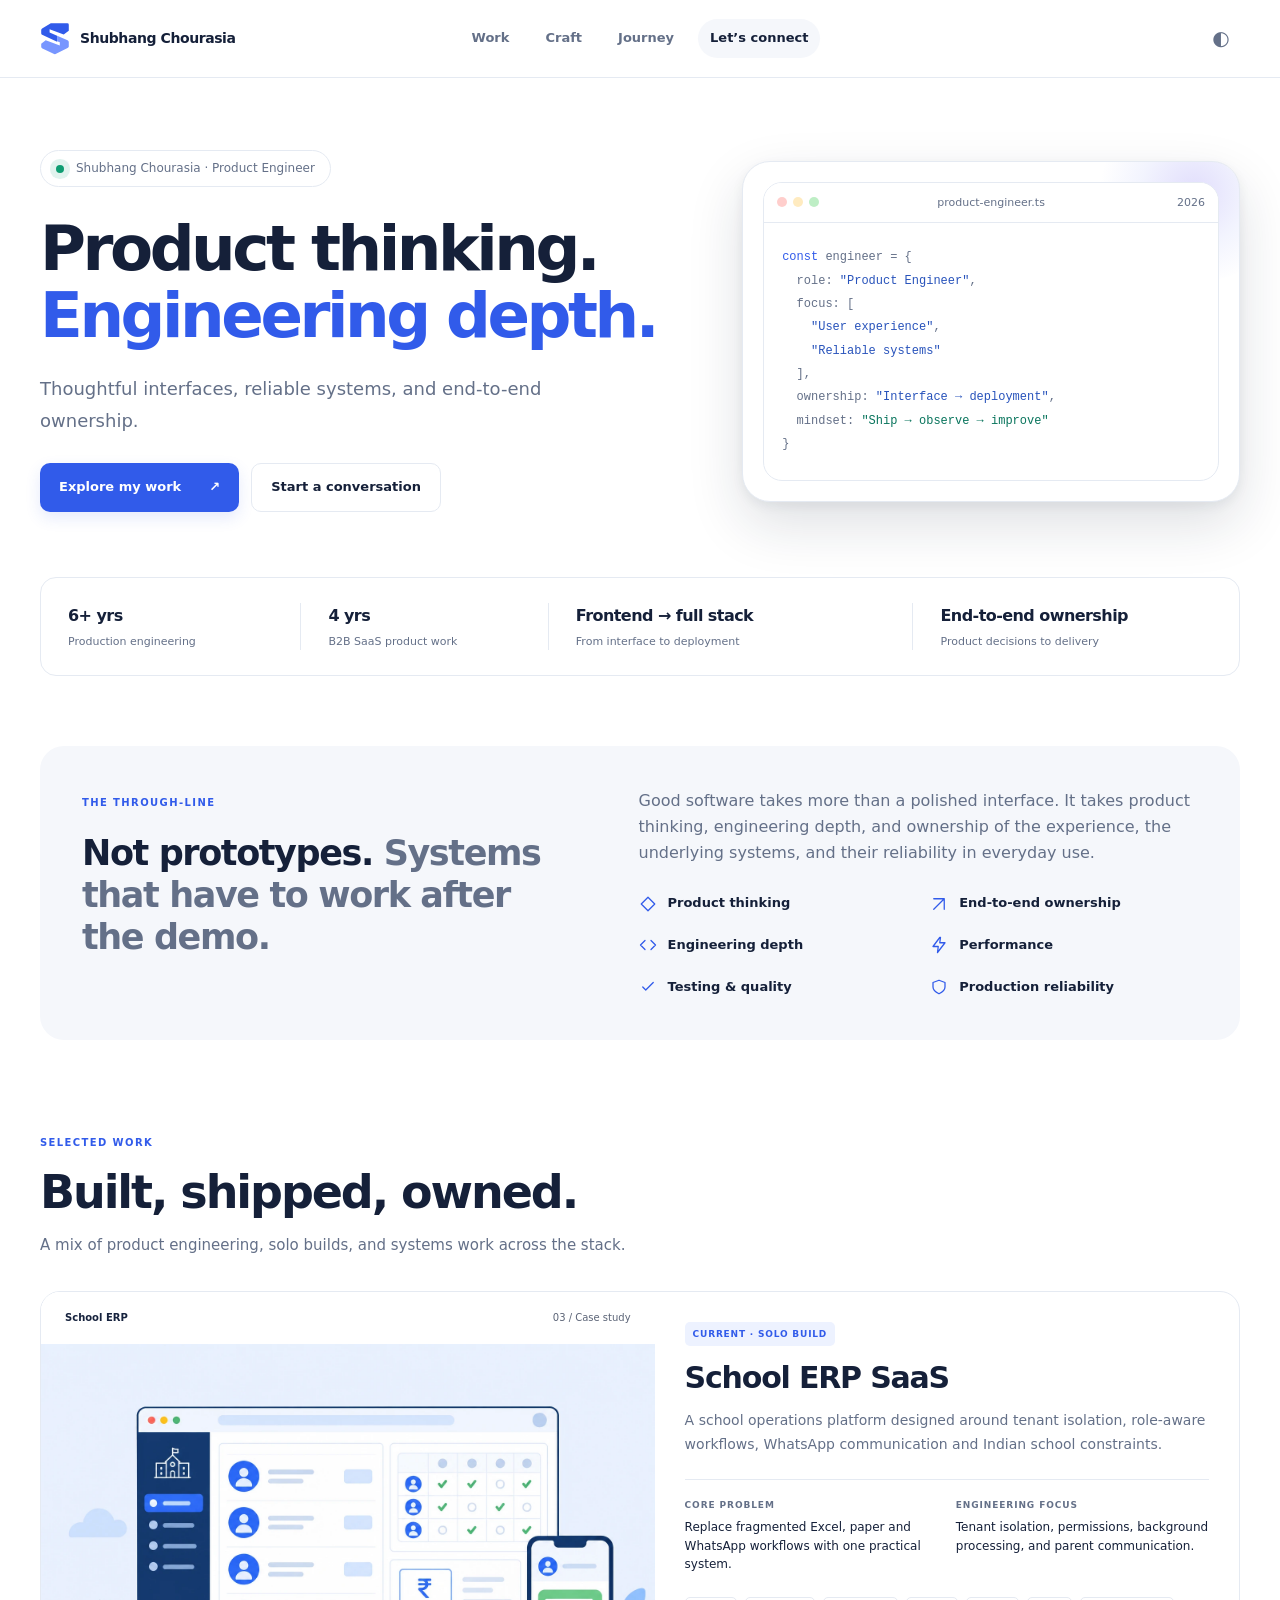
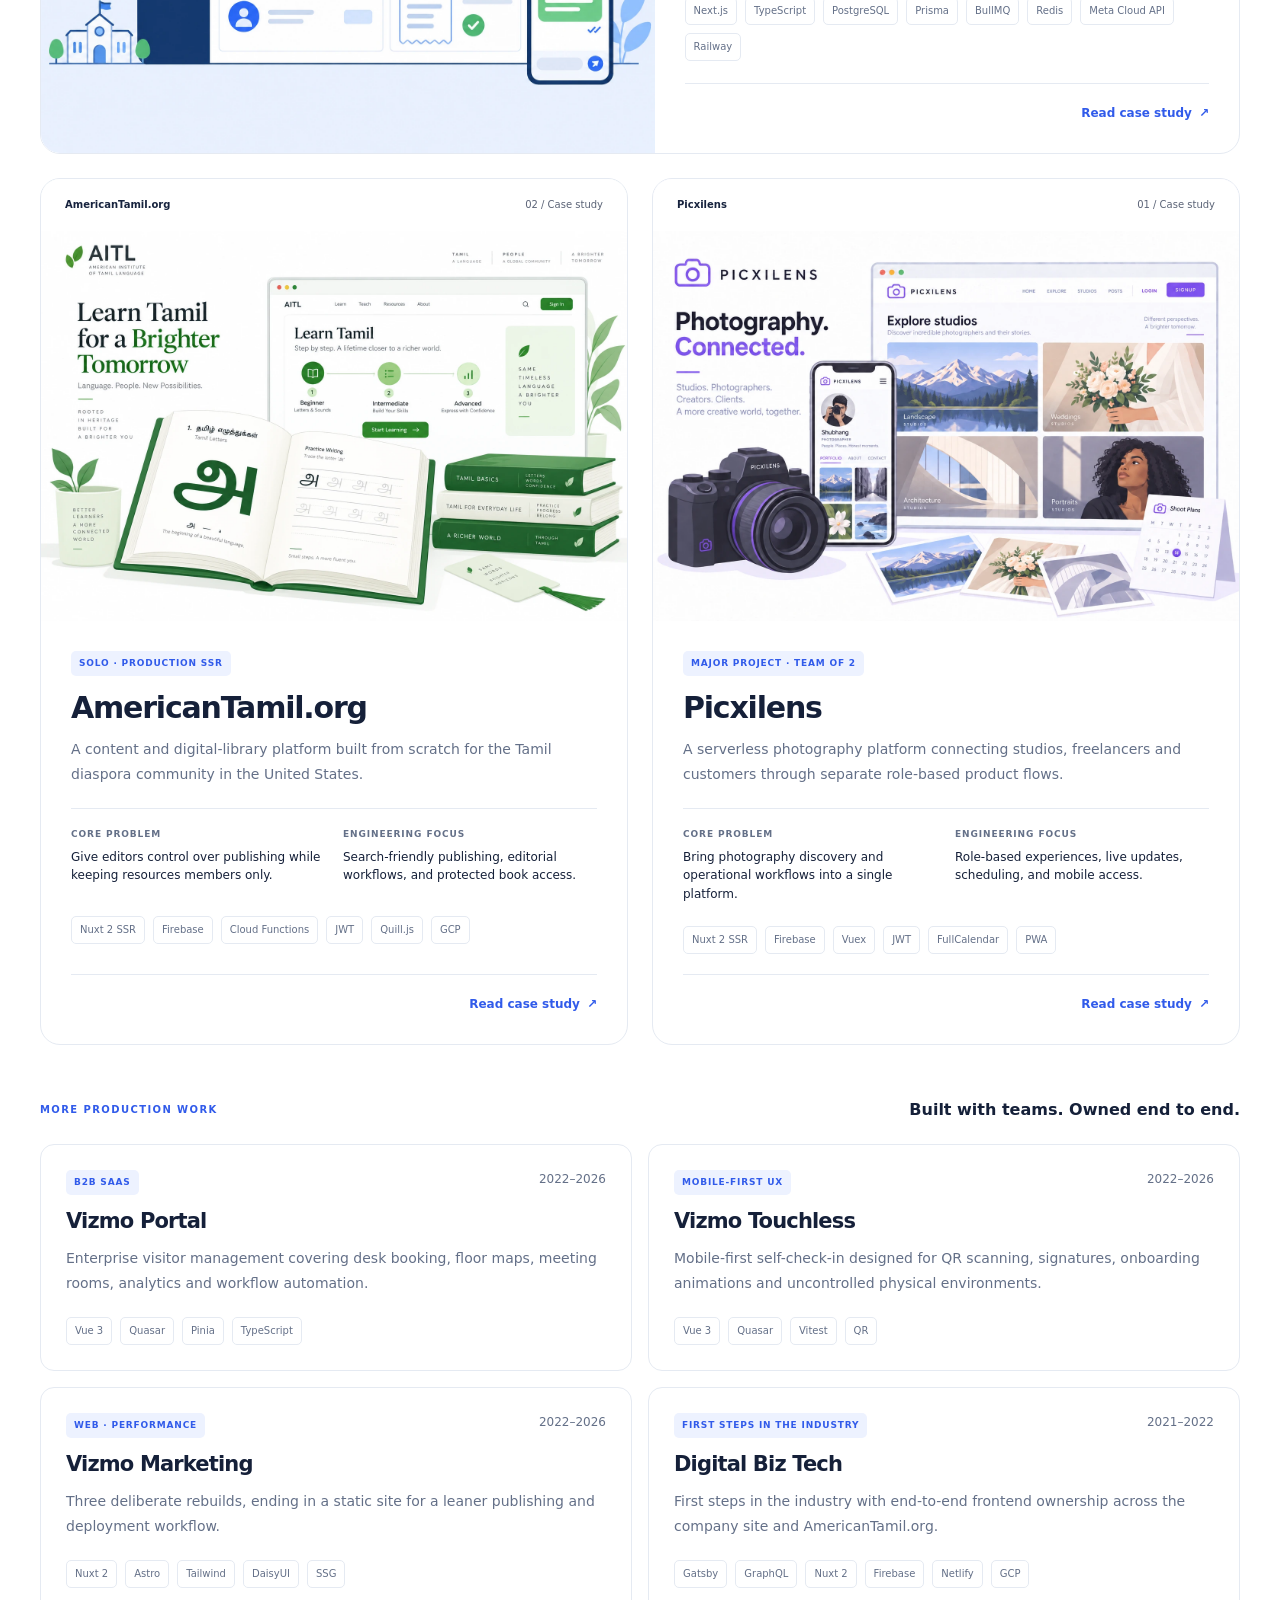
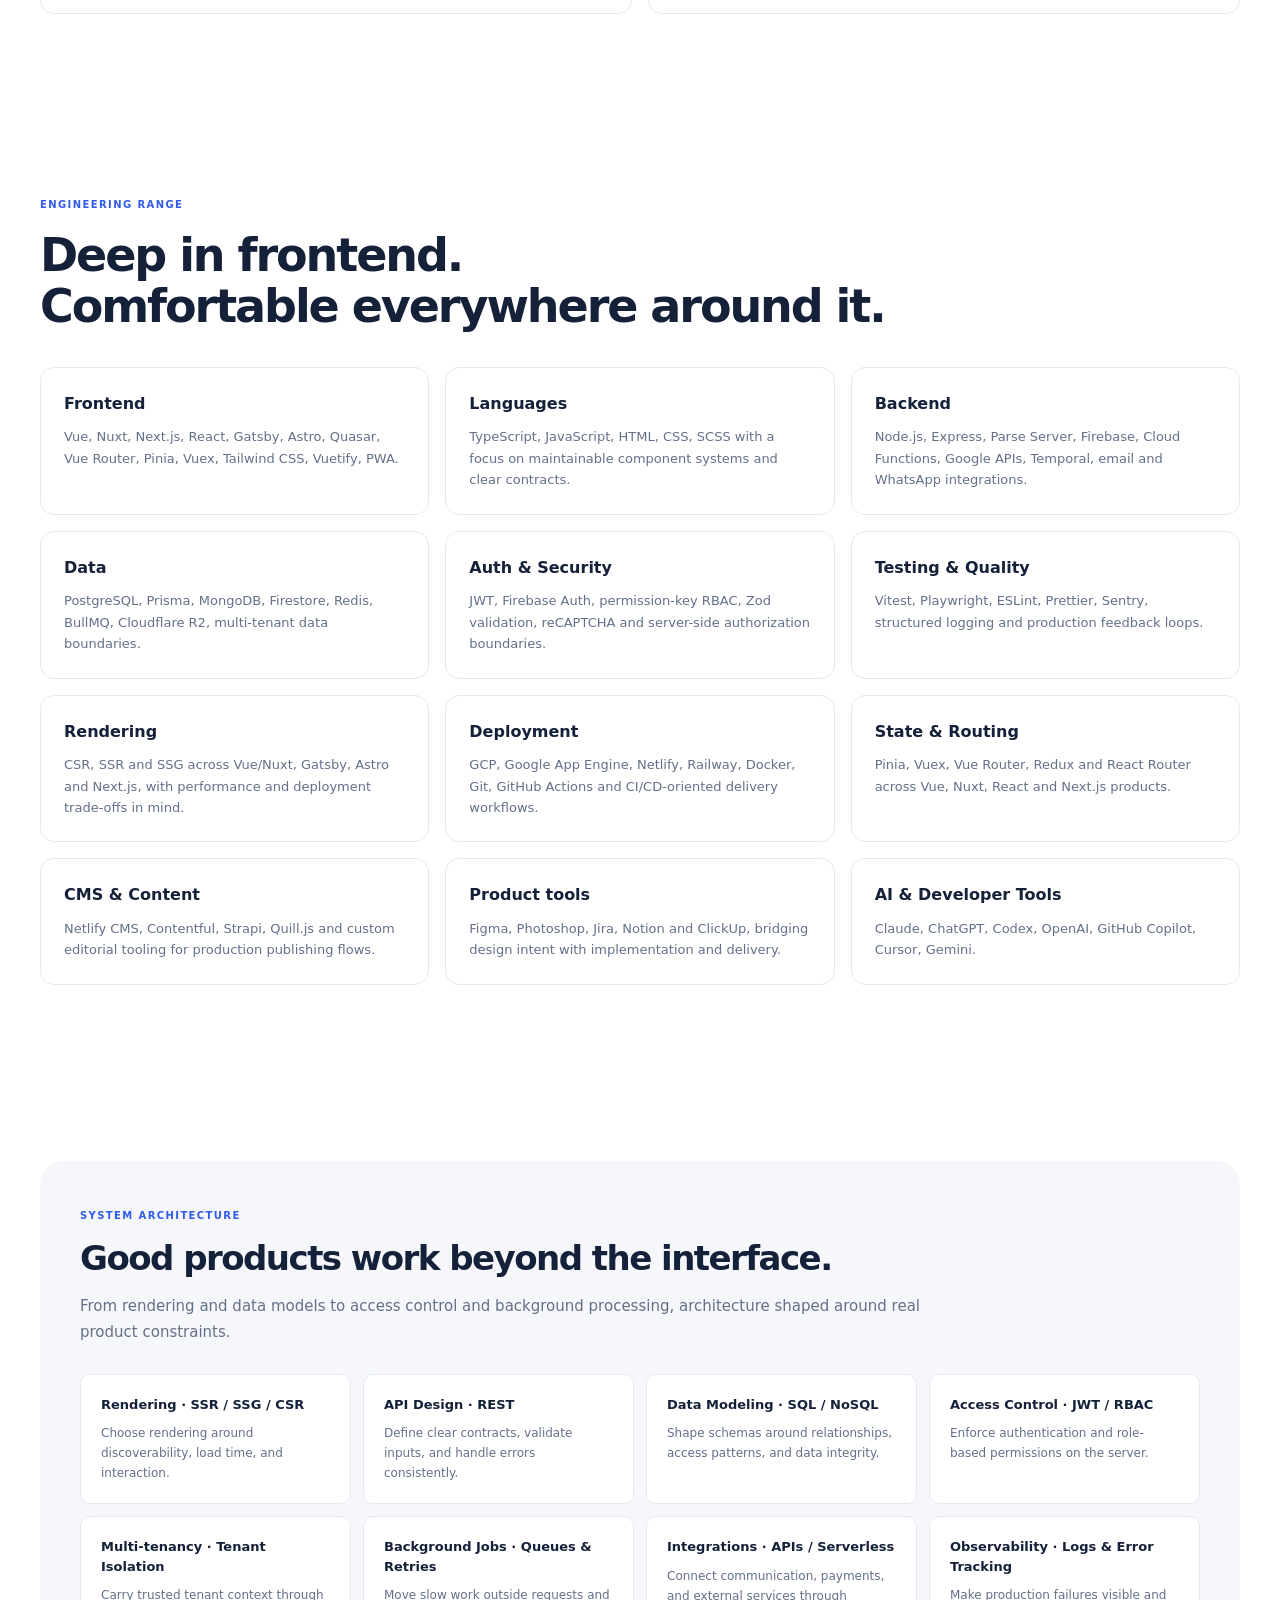
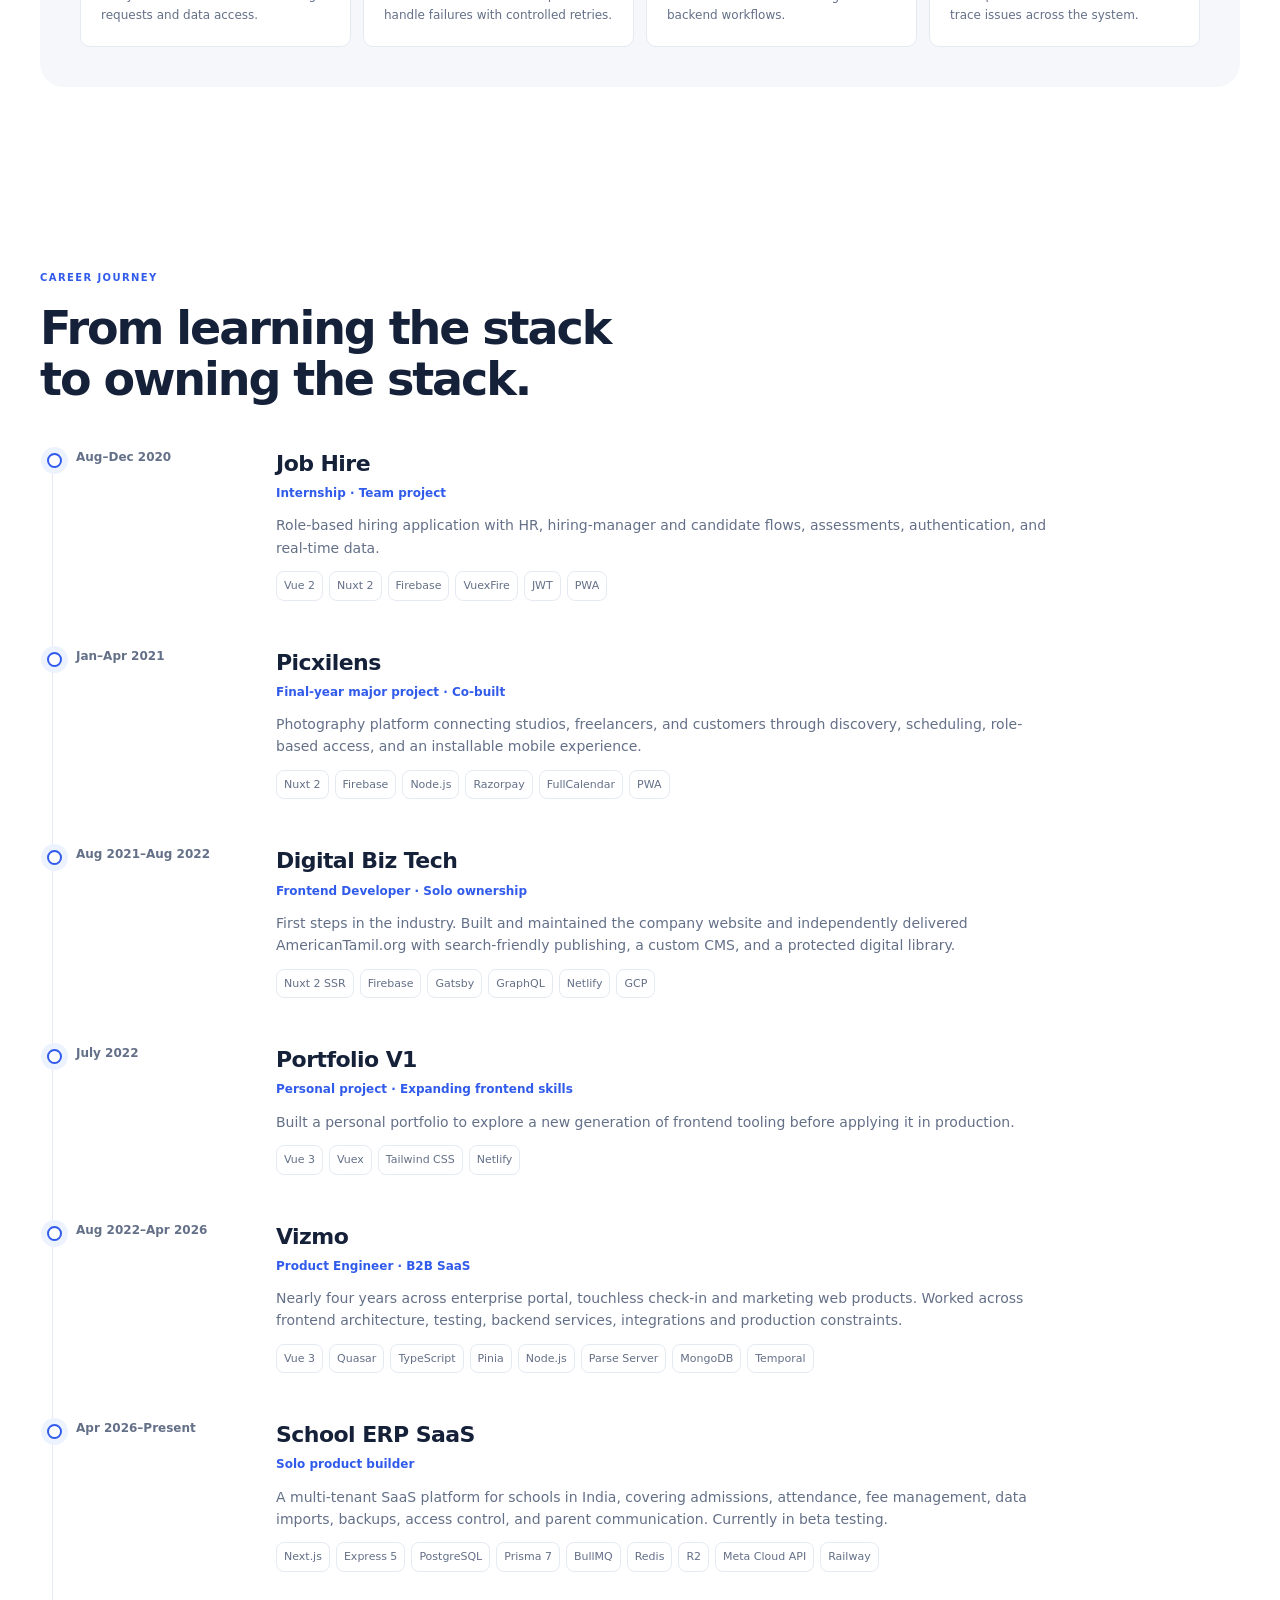
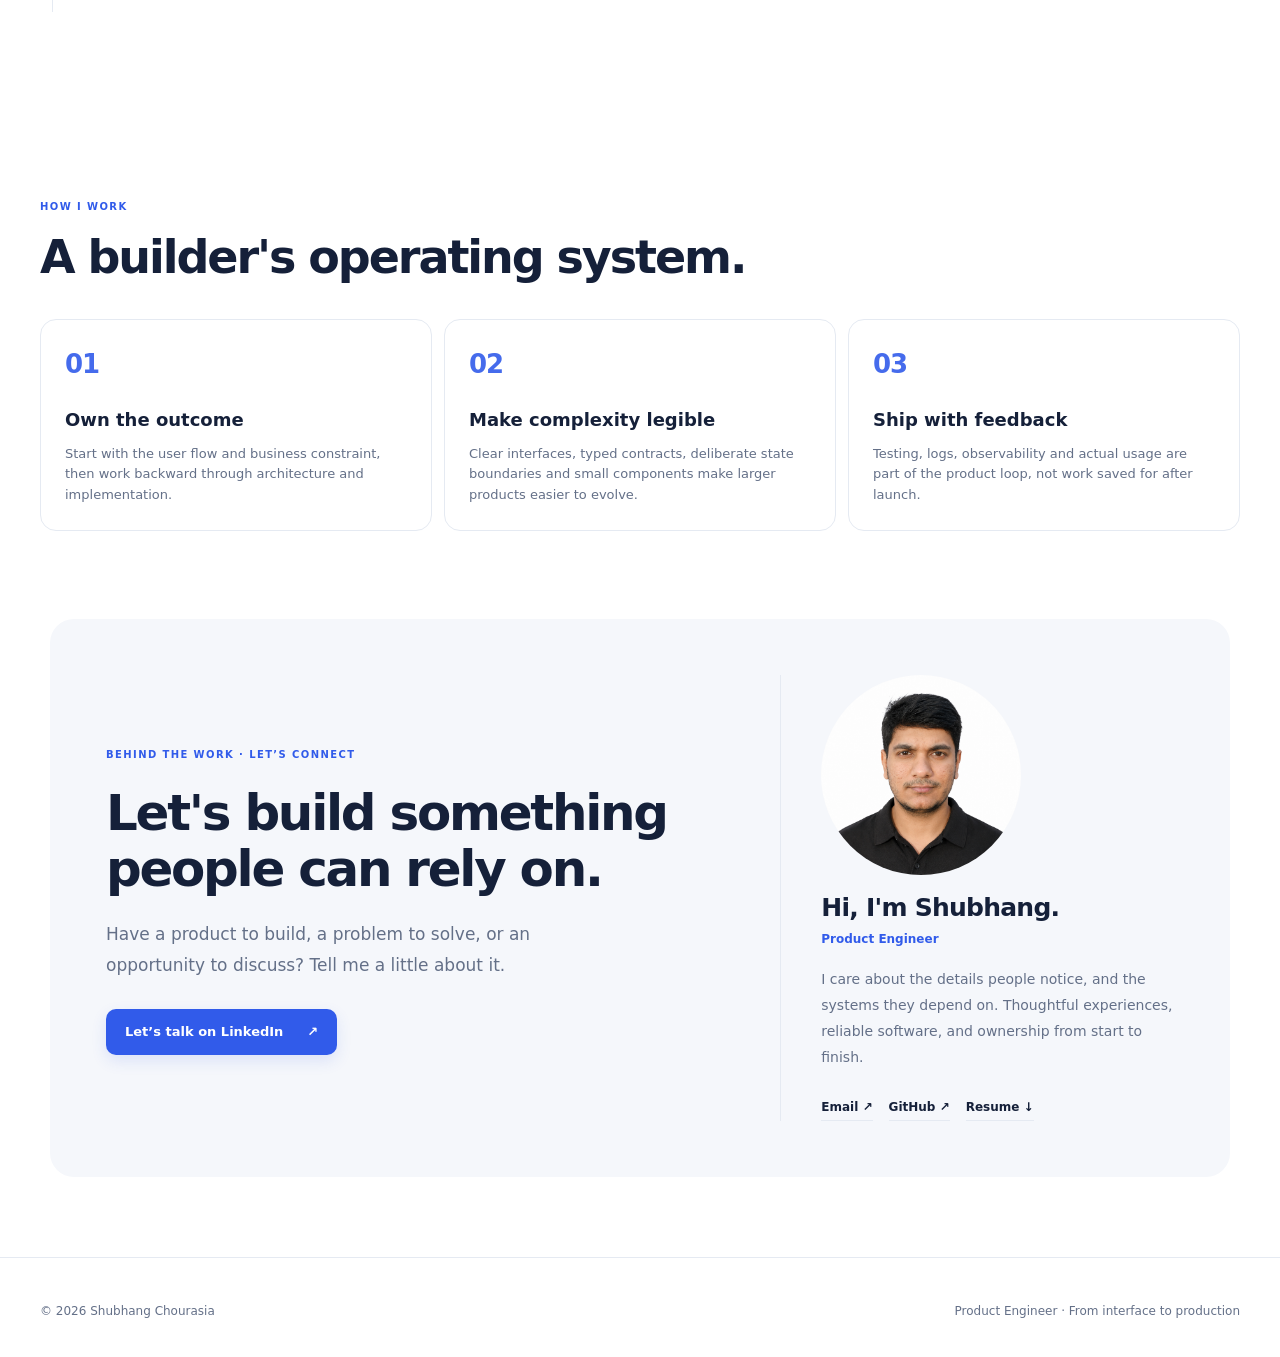
==== commit c89bb908: "Add approved dark profile photo with softer lighting" ====
--- a/index.html
+++ b/index.html
@@ -1,292 +1,292 @@
-<!doctype html>
-<html lang="en" prefix="og: https://ogp.me/ns#"><head>
-<meta charset="utf-8">
-<meta name="viewport" content="width=device-width, initial-scale=1">
-<title>Shubhang Chourasia | Product Engineer</title>
-<meta name="description" content="Shubhang Chourasia builds thoughtful interfaces and reliable software with end-to-end ownership. Explore product engineering projects, architecture, and experience.">
-<meta name="keywords" content="Shubhang Chourasia, product engineer, software engineer, full stack development, product engineering, portfolio">
-<meta name="author" content="Shubhang Chourasia">
-<meta name="robots" content="index, follow, max-image-preview:large">
-<meta name="color-scheme" content="light dark">
-<meta name="twitter:card" content="summary_large_image">
-<meta name="twitter:title" content="Shubhang Chourasia | Product Engineer">
-<meta name="twitter:description" content="Shubhang Chourasia builds thoughtful interfaces and reliable software with end-to-end ownership. Explore product engineering projects, architecture, and experience.">
-<meta name="twitter:image" content="https://shubhangchourasia.com/assets/images/social/social-portfolio.png">
-<meta name="twitter:image:alt" content="Shubhang Chourasia | Product Engineer social preview">
-<meta name="theme-color" content="#ffffff" media="(prefers-color-scheme: light)">
-<meta name="theme-color" content="#0c1220" media="(prefers-color-scheme: dark)">
-<link rel="canonical" href="https://shubhangchourasia.com/">
-<meta property="og:type" content="website">
-<meta property="og:site_name" content="Shubhang Chourasia">
-<meta property="og:locale" content="en_US">
-<meta property="og:title" content="Shubhang Chourasia | Product Engineer">
-<meta property="og:description" content="Shubhang Chourasia builds thoughtful interfaces and reliable software with end-to-end ownership. Explore product engineering projects, architecture, and experience.">
-<meta property="og:url" content="https://shubhangchourasia.com/">
-<meta property="og:image" content="https://shubhangchourasia.com/assets/images/social/social-portfolio.png">
-<meta property="og:image:type" content="image/png">
-<meta property="og:image:width" content="1200">
-<meta property="og:image:height" content="630">
-<meta property="og:image:alt" content="Shubhang Chourasia | Product Engineer social preview">
-<script type="application/ld+json">{"@context": "https://schema.org", "@graph": [{"@type": "Person", "@id": "https://shubhangchourasia.com/#person", "name": "Shubhang Chourasia", "url": "https://shubhangchourasia.com/", "jobTitle": "Product Engineer", "image": "https://shubhangchourasia.com/assets/images/shubhang-chourasia.png", "sameAs": ["https://www.linkedin.com/in/shubhangchourasia/", "https://github.com/shubhangchourasia"]}, {"@type": "WebSite", "@id": "https://shubhangchourasia.com/#website", "url": "https://shubhangchourasia.com/", "name": "Shubhang Chourasia", "inLanguage": "en", "publisher": {"@id": "https://shubhangchourasia.com/#person"}}, {"@type": "ProfilePage", "@id": "https://shubhangchourasia.com/#webpage", "url": "https://shubhangchourasia.com/", "name": "Shubhang Chourasia | Product Engineer", "description": "Shubhang Chourasia builds thoughtful interfaces and reliable software with end-to-end ownership. Explore product engineering projects, architecture, and experience.", "inLanguage": "en", "isPartOf": {"@id": "https://shubhangchourasia.com/#website"}, "primaryImageOfPage": {"@type": "ImageObject", "url": "https://shubhangchourasia.com/assets/images/social/social-portfolio.png", "width": 1200, "height": 630}, "mainEntity": {"@id": "https://shubhangchourasia.com/#person"}}]}</script>
-<noscript><style>.reveal{opacity:1!important;transform:none!important}</style></noscript>
-
-  
-  
-  
-  
-  
-  
-  
-  
-  <link rel="stylesheet" href="assets/css/styles.css">
-  <script src="assets/scripts/theme.js"></script>
-<link rel="icon" type="image/svg+xml" href="assets/favicons/favicon.svg"><link rel="icon" sizes="32x32" type="image/png" href="assets/favicons/favicon-32.png"><link rel="shortcut icon" href="assets/favicons/favicon.ico"></head>
-<body>
-<a class="skip-link" href="#top">Skip to content</a>
-  <header class="nav-wrap">
-    <nav class="nav" aria-label="Primary">
-      <a class="brand" href="#top" aria-label="Shubhang Chourasia home">
-        <img class="brand-logo" src="assets/images/brand/logo.svg" width="34" height="38" alt="">
-        <span>Shubhang Chourasia</span>
-      </a>
-      <div class="nav-links" id="navLinks">
-        <a href="#work">Work</a>
-        <a href="#craft">Craft</a>
-        <a href="#timeline">Journey</a>
-        <a href="#contact">Let’s connect</a>
-      </div>
-      <div style="display:flex;gap:4px;align-items:center">
-        <button class="icon-btn" id="themeToggle" aria-label="Toggle theme" title="Toggle theme">◐</button>
-        <button class="icon-btn mobile-toggle" id="mobileToggle" aria-controls="navLinks" aria-expanded="false" aria-label="Open navigation">☰</button>
-      </div>
-    </nav>
-  </header>
-
-  <main id="top">
-    <section class="hero" aria-labelledby="section-heading-1">
-      <div class="container hero-grid">
-        <div class="hero-copy reveal">
-          <div class="hero-label"><span class="dot"></span> Shubhang Chourasia · Product Engineer</div>
-          <h1 id="section-heading-1">Product thinking.<br><span>Engineering depth.</span></h1>
-          <p class="sub">Thoughtful interfaces, reliable systems, and end-to-end ownership.</p>
-          <div class="hero-actions">
-            <a class="btn btn-primary" href="#work">Explore my work <span>↗</span></a>
-            <a class="btn btn-secondary" href="#contact">Start a conversation</a>
-          </div>
-          
-        </div><aside class="hero-code" aria-label="Engineering approach"><div class="hero-panel"><div class="code-window"><div class="window-bar"><div class="traffic" aria-hidden="true"><span></span><span></span><span></span></div><span>product-engineer.ts</span><span data-current-year=""></span></div><pre><span class="code-k">const</span> engineer = {
-  role: <span class="code-s">"Product Engineer"</span>,
-  focus: [
-    <span class="code-s">"User experience"</span>,
-    <span class="code-s">"Reliable systems"</span>
-  ],
-  ownership: <span class="code-s">"Interface → deployment"</span>,
-  mindset: <span class="code-v">"Ship → observe → improve"</span>
-}</pre></div></div></aside>
-
-
-      </div>
-    </section><div class="container overview-strip"><div><strong>6+ yrs</strong><span>Production engineering</span></div><div><strong>4 yrs</strong><span>B2B SaaS product work</span></div><div><strong>Frontend → full stack</strong><span>From interface to deployment</span></div><div><strong>End-to-end ownership</strong><span>Product decisions to delivery</span></div></div>
-
-    
-
-    <section class="section" id="through-line" aria-labelledby="section-heading-2">
-      <div class="container intro-grid">
-        <div class="reveal">
-          <div class="eyebrow">The through-line</div>
-          <h2 class="statement" style="margin-top: 18px;" id="section-heading-2">Not prototypes. <span class="muted-block">Systems that have to work after the demo.</span></h2>
-        </div>
-        <div class="reveal">
-          <p class="lead">Good software takes more than a polished interface. It takes product thinking, engineering depth, and ownership of the experience, the underlying systems, and their reliability in everyday use.</p>
-          <div class="strengths"><div class="strength"><svg viewBox="0 0 24 24" width="18" height="18" fill="none" stroke="currentColor" stroke-width="1.7" stroke-linecap="round" stroke-linejoin="round" aria-hidden="true"><path d="M12 3 3 12l9 9 9-9-9-9Z"></path></svg><span>Product thinking</span></div><div class="strength"><svg viewBox="0 0 24 24" width="18" height="18" fill="none" stroke="currentColor" stroke-width="1.7" stroke-linecap="round" stroke-linejoin="round" aria-hidden="true"><path d="M5 19 19 5M5 5h14v14"></path></svg><span>End-to-end ownership</span></div><div class="strength"><svg viewBox="0 0 24 24" width="18" height="18" fill="none" stroke="currentColor" stroke-width="1.7" stroke-linecap="round" stroke-linejoin="round" aria-hidden="true"><path d="m8 6-6 6 6 6m8-12 6 6-6 6"></path></svg><span>Engineering depth</span></div><div class="strength"><svg viewBox="0 0 24 24" width="18" height="18" fill="none" stroke="currentColor" stroke-width="1.7" stroke-linecap="round" stroke-linejoin="round" aria-hidden="true"><path d="m13 2-9 12h7l-1 8 10-13h-7l1-7Z"></path></svg><span>Performance</span></div><div class="strength"><svg viewBox="0 0 24 24" width="18" height="18" fill="none" stroke="currentColor" stroke-width="1.7" stroke-linecap="round" stroke-linejoin="round" aria-hidden="true"><path d="m5 12 4 4L19 6"></path></svg><span>Testing &amp; quality</span></div><div class="strength"><svg viewBox="0 0 24 24" width="18" height="18" fill="none" stroke="currentColor" stroke-width="1.7" stroke-linecap="round" stroke-linejoin="round" aria-hidden="true"><path d="M12 3 4 6v6c0 5 8 9 8 9s8-4 8-9V6l-8-3Z"></path></svg><span>Production reliability</span></div></div>
-        </div>
-      </div>
-    </section>
-<section class="section" id="work" aria-labelledby="section-heading-3">
-      <div class="container">
-        <div class="section-head reveal">
-          <div>
-            <div class="eyebrow">Selected work</div>
-            <h2 style="margin-top:14px" id="section-heading-3">Built, shipped, owned.</h2><p class="lead work-intro">A mix of product engineering, solo builds, and systems work across the stack.</p>
-          </div>
-        </div>
-
-        <div class="work-grid">
-          <article class="project-card featured reveal">
-            <div class="project-visual school"><div class="visual-top"><span>School ERP</span><span>03 / Case study</span></div><img class="project-art project-art-light" src="assets/images/projects/school-erp.webp" alt="Illustration of School ERP admissions, attendance, fee receipts and parent messaging" width="1536" height="1024" loading="lazy" decoding="async"><img class="project-art project-art-dark" src="assets/images/projects/school-erp-dark.webp" alt="Illustration of School ERP admissions, attendance, fee receipts and parent messaging" width="1536" height="1024" loading="lazy" decoding="async"></div><div class="project-info"><div class="project-top"><span class="tag">Current · Solo build</span></div>
-            <h3>School ERP SaaS</h3>
-            <p class="project-copy">A school operations platform designed around tenant isolation, role-aware workflows, WhatsApp communication and Indian school constraints.</p>
-            <div class="project-detail">
-              <div><div class="detail-label">Core problem</div><div class="detail-copy">Replace fragmented Excel, paper and WhatsApp workflows with one practical system.</div></div>
-              <div><div class="detail-label">Engineering focus</div><div class="detail-copy">Tenant isolation, permissions, background processing, and parent communication.</div></div>
-            </div>
-            <div class="project-meta"><span class="tech">Next.js</span><span class="tech">TypeScript</span><span class="tech">PostgreSQL</span><span class="tech">Prisma</span><span class="tech">BullMQ</span><span class="tech">Redis</span><span class="tech">Meta Cloud API</span><span class="tech">Railway</span></div>
-            <div class="project-footer"><a class="project-link" href="/case-studies/school-erp" aria-label="Read School ERP SaaS case study">Read case study <span>↗</span></a></div>
-          </div></article>
-
-          <article class="project-card featured reveal">
-            <div class="project-visual publishing"><div class="visual-top"><span>AmericanTamil.org</span><span>02 / Case study</span></div><img class="project-art project-art-light" src="assets/images/projects/american-tamil.webp" alt="Illustration of AmericanTamil learning resources and digital book library" width="1536" height="1024" loading="lazy" decoding="async"><img class="project-art project-art-dark" src="assets/images/projects/american-tamil-dark.webp" alt="Illustration of AmericanTamil learning resources and digital book library" width="1536" height="1024" loading="lazy" decoding="async"></div><div class="project-info"><div class="project-top"><span class="tag">Solo · Production SSR</span></div>
-            <h3>AmericanTamil.org</h3>
-            <p class="project-copy">A content and digital-library platform built from scratch for the Tamil diaspora community in the United States.</p>
-            <div class="project-detail">
-              <div><div class="detail-label">Core problem</div><div class="detail-copy">Give editors control over publishing while keeping resources members only.</div></div>
-              <div><div class="detail-label">Engineering focus</div><div class="detail-copy">Search-friendly publishing, editorial workflows, and protected book access.</div></div>
-            </div>
-            <div class="project-meta"><span class="tech">Nuxt 2 SSR</span><span class="tech">Firebase</span><span class="tech">Cloud Functions</span><span class="tech">JWT</span><span class="tech">Quill.js</span><span class="tech">GCP</span></div>
-            <div class="project-footer"><a class="project-link" href="/case-studies/american-tamil" aria-label="Read AmericanTamil.org case study">Read case study <span>↗</span></a></div>
-          </div></article>
-
-          <article class="project-card featured reveal">
-            <div class="project-visual photo"><div class="visual-top"><span>Picxilens</span><span>01 / Case study</span></div><img class="project-art project-art-light" src="assets/images/projects/picxilens.webp" alt="Illustration of Picxilens studio discovery, photographer portfolios and shoot planning" width="1536" height="1024" loading="lazy" decoding="async"><img class="project-art project-art-dark" src="assets/images/projects/picxilens-dark.webp" alt="Illustration of Picxilens studio discovery, photographer portfolios and shoot planning" width="1536" height="1024" loading="lazy" decoding="async"></div><div class="project-info"><div class="project-top"><span class="tag">Major project · Team of 2</span></div>
-            <h3>Picxilens</h3>
-            <p class="project-copy">A serverless photography platform connecting studios, freelancers and customers through separate role-based product flows.</p>
-            <div class="project-detail">
-              <div><div class="detail-label">Core problem</div><div class="detail-copy">Bring photography discovery and operational workflows into a single platform.</div></div>
-              <div><div class="detail-label">Engineering focus</div><div class="detail-copy">Role-based experiences, live updates, scheduling, and mobile access.</div></div>
-            </div>
-            <div class="project-meta"><span class="tech">Nuxt 2 SSR</span><span class="tech">Firebase</span><span class="tech">Vuex</span><span class="tech">JWT</span><span class="tech">FullCalendar</span><span class="tech">PWA</span></div>
-            <div class="project-footer"><a class="project-link" href="/case-studies/picxilens" aria-label="Read Picxilens case study">Read case study <span>↗</span></a></div>
-          </div></article>
-
-          </div><div class="supporting-heading"><span class="eyebrow">More production work</span><h3>Built with teams. Owned end to end.</h3></div><div class="supporting-grid"><article class="project-card supporting reveal">
-            <div class="project-top"><span class="tag">B2B SaaS</span><span style="color:var(--muted);font-size:12px">2022–2026</span></div>
-            <h3>Vizmo Portal</h3>
-            <p class="project-copy">Enterprise visitor management covering desk booking, floor maps, meeting rooms, analytics and workflow automation.</p>
-            <div class="project-meta"><span class="tech">Vue 3</span><span class="tech">Quasar</span><span class="tech">Pinia</span><span class="tech">TypeScript</span></div>
-          </article>
-
-          <article class="project-card supporting reveal">
-            <div class="project-top"><span class="tag">Mobile-first UX</span><span style="color:var(--muted);font-size:12px">2022–2026</span></div>
-            <h3>Vizmo Touchless</h3>
-            <p class="project-copy">Mobile-first self-check-in designed for QR scanning, signatures, onboarding animations and uncontrolled physical environments.</p>
-            <div class="project-meta"><span class="tech">Vue 3</span><span class="tech">Quasar</span><span class="tech">Vitest</span><span class="tech">QR</span></div>
-          </article>
-
-          <article class="project-card supporting reveal">
-            <div class="project-top"><span class="tag">Web · Performance</span><span style="color:var(--muted);font-size:12px">2022–2026</span></div>
-            <h3>Vizmo Marketing</h3>
-            <p class="project-copy">Three deliberate rebuilds, ending in a static site for a leaner publishing and deployment workflow.</p>
-            <div class="project-meta"><span class="tech">Nuxt 2</span><span class="tech">Astro</span><span class="tech">Tailwind</span><span class="tech">DaisyUI</span><span class="tech">SSG</span></div>
-          </article>
-
-          <article class="project-card supporting reveal">
-            <div class="project-top"><span class="tag">First steps in the industry</span><span style="color:var(--muted);font-size:12px">2021–2022</span></div>
-            <h3>Digital Biz Tech</h3>
-            <p class="project-copy">First steps in the industry with end-to-end frontend ownership across the company site and AmericanTamil.org.</p>
-            <div class="project-meta"><span class="tech">Gatsby</span><span class="tech">GraphQL</span><span class="tech">Nuxt 2</span><span class="tech">Firebase</span><span class="tech">Netlify</span><span class="tech">GCP</span></div>
-          </article>
-        </div>
-      </div>
-    </section>
-
-    <section class="section" id="craft" aria-labelledby="section-heading-4">
-      <div class="container">
-        <div class="section-head reveal">
-          <div>
-            <div class="eyebrow">Engineering range</div>
-            <h2 style="margin-top:14px" id="section-heading-4">Deep in frontend.<br>Comfortable everywhere around it.</h2>
-          </div>
-        </div>
-        <div class="stack-grid">
-          <div class="stack-card reveal"><h3>Frontend</h3><p>Vue, Nuxt, Next.js, React, Gatsby, Astro, Quasar, Vue Router, Pinia, Vuex, Tailwind CSS, Vuetify, PWA.</p></div>
-          <div class="stack-card reveal"><h3>Languages</h3><p>TypeScript, JavaScript, HTML, CSS, SCSS with a focus on maintainable component systems and clear contracts.</p></div>
-          <div class="stack-card reveal"><h3>Backend</h3><p>Node.js, Express, Parse Server, Firebase, Cloud Functions, Google APIs, Temporal, email and WhatsApp integrations.</p></div>
-          <div class="stack-card reveal"><h3>Data</h3><p>PostgreSQL, Prisma, MongoDB, Firestore, Redis, BullMQ, Cloudflare R2, multi-tenant data boundaries.</p></div>
-          <div class="stack-card reveal"><h3>Auth &amp; Security</h3><p>JWT, Firebase Auth, permission-key RBAC, Zod validation, reCAPTCHA and server-side authorization boundaries.</p></div>
-          <div class="stack-card reveal"><h3>Testing &amp; Quality</h3><p>Vitest, Playwright, ESLint, Prettier, Sentry, structured logging and production feedback loops.</p></div>
-          <div class="stack-card reveal"><h3>Rendering</h3><p>CSR, SSR and SSG across Vue/Nuxt, Gatsby, Astro and Next.js, with performance and deployment trade-offs in mind.</p></div>
-          <div class="stack-card reveal"><h3>Deployment</h3><p>GCP, Google App Engine, Netlify, Railway, Docker, Git, GitHub Actions and CI/CD-oriented delivery workflows.</p></div>
-          <div class="stack-card reveal"><h3>State &amp; Routing</h3><p>Pinia, Vuex, Vue Router, Redux and React Router across Vue, Nuxt, React and Next.js products.</p></div>
-          <div class="stack-card reveal"><h3>CMS &amp; Content</h3><p>Netlify CMS, Contentful, Strapi, Quill.js and custom editorial tooling for production publishing flows.</p></div>
-          <div class="stack-card reveal"><h3>Product tools</h3><p>Figma, Photoshop, Jira, Notion and ClickUp, bridging design intent with implementation and delivery.</p></div><div class="stack-card reveal"><h3>AI &amp; Developer Tools</h3><p>Claude, ChatGPT, Codex, OpenAI, GitHub Copilot, Cursor, Gemini.</p></div>
-        </div>
-      </div>
-    </section>
-
-    <section class="section" aria-labelledby="section-heading-5">
-      <div class="container arch">
-        <div class="reveal">
-          <div class="eyebrow">System Architecture</div>
-          <h2 style="margin-top:14px" id="section-heading-5">Good products work beyond the interface.</h2>
-          <p class="lead" style="margin-top:20px">From rendering and data models to access control and background processing, architecture shaped around real product constraints.</p>
-        </div>
-        <div class="arch-list"><div class="arch-item reveal"><strong>Rendering · SSR / SSG / CSR</strong><span>Choose rendering around discoverability, load time, and interaction.</span></div><div class="arch-item reveal"><strong>API Design · REST</strong><span>Define clear contracts, validate inputs, and handle errors consistently.</span></div><div class="arch-item reveal"><strong>Data Modeling · SQL / NoSQL</strong><span>Shape schemas around relationships, access patterns, and data integrity.</span></div><div class="arch-item reveal"><strong>Access Control · JWT / RBAC</strong><span>Enforce authentication and role-based permissions on the server.</span></div><div class="arch-item reveal"><strong>Multi-tenancy · Tenant Isolation</strong><span>Carry trusted tenant context through requests and data access.</span></div><div class="arch-item reveal"><strong>Background Jobs · Queues &amp; Retries</strong><span>Move slow work outside requests and handle failures with controlled retries.</span></div><div class="arch-item reveal"><strong>Integrations · APIs / Serverless</strong><span>Connect communication, payments, and external services through backend workflows.</span></div><div class="arch-item reveal"><strong>Observability · Logs &amp; Error Tracking</strong><span>Make production failures visible and trace issues across the system.</span></div></div>
-      </div>
-    </section>
-
-    <section class="section" id="timeline" aria-labelledby="section-heading-6">
-      <div class="container">
-        <div class="section-head reveal">
-          <div>
-            <div class="eyebrow">Career journey</div>
-            <h2 style="margin-top:14px" id="section-heading-6">From learning the stack<br>to owning the stack.</h2>
-          </div>
-        </div>
-        <div class="timeline">
-          <article class="timeline-item reveal">
-            <div class="time">Aug–Dec 2020</div>
-            <div><h3>Job Hire</h3><div class="role">Internship · Team project</div><p>Role-based hiring application with HR, hiring-manager and candidate flows, assessments, authentication, and real-time data.</p><div class="timeline-tech"><span>Vue 2</span><span>Nuxt 2</span><span>Firebase</span><span>VuexFire</span><span>JWT</span><span>PWA</span></div></div>
-          </article>
-          <article class="timeline-item reveal">
-            <div class="time">Jan–Apr 2021</div>
-            <div><h3>Picxilens</h3><div class="role">Final-year major project · Co-built</div><p>Photography platform connecting studios, freelancers, and customers through discovery, scheduling, role-based access, and an installable mobile experience.</p><div class="timeline-tech"><span>Nuxt 2</span><span>Firebase</span><span>Node.js</span><span>Razorpay</span><span>FullCalendar</span><span>PWA</span></div></div>
-          </article>
-          <article class="timeline-item reveal">
-            <div class="time">Aug 2021–Aug 2022</div>
-            <div><h3>Digital Biz Tech</h3><div class="role">Frontend Developer · Solo ownership</div><p>First steps in the industry. Built and maintained the company website and independently delivered AmericanTamil.org with search-friendly publishing, a custom CMS, and a protected digital library.</p><div class="timeline-tech"><span>Nuxt 2 SSR</span><span>Firebase</span><span>Gatsby</span><span>GraphQL</span><span>Netlify</span><span>GCP</span></div></div>
-          </article>
-          <article class="timeline-item reveal">
-            <div class="time">July 2022</div>
-            <div><h3>Portfolio V1</h3><div class="role">Personal project · Expanding frontend skills</div><p>Built a personal portfolio to explore a new generation of frontend tooling before applying it in production.</p><div class="timeline-tech"><span>Vue 3</span><span>Vuex</span><span>Tailwind CSS</span><span>Netlify</span></div></div>
-          </article>
-          <article class="timeline-item reveal">
-            <div class="time">Aug 2022–Apr 2026</div>
-            <div><h3>Vizmo</h3><div class="role">Product Engineer · B2B SaaS</div><p>Nearly four years across enterprise portal, touchless check-in and marketing web products. Worked across frontend architecture, testing, backend services, integrations and production constraints.</p><div class="timeline-tech"><span>Vue 3</span><span>Quasar</span><span>TypeScript</span><span>Pinia</span><span>Node.js</span><span>Parse Server</span><span>MongoDB</span><span>Temporal</span></div></div>
-          </article>
-          <article class="timeline-item reveal">
-            <div class="time">Apr 2026–Present</div>
-            <div><h3>School ERP SaaS</h3><div class="role">Solo product builder</div><p>A multi-tenant SaaS platform for schools in India, covering admissions, attendance, fee management, data imports, backups, access control, and parent communication. Currently in beta testing.</p><div class="timeline-tech"><span>Next.js</span><span>Express 5</span><span>PostgreSQL</span><span>Prisma 7</span><span>BullMQ</span><span>Redis</span><span>R2</span><span>Meta Cloud API</span><span>Railway</span></div></div>
-          </article>
-        </div>
-      </div>
-    </section>
-
-    <section class="section" aria-labelledby="section-heading-7">
-      <div class="container">
-        <div class="section-head reveal">
-          <div>
-            <div class="eyebrow">How I work</div>
-            <h2 style="margin-top:14px" id="section-heading-7">A builder's operating system.</h2>
-          </div>
-        </div>
-        <div class="principles">
-          <article class="principle reveal"><div class="num">01</div><h3>Own the outcome</h3><p>Start with the user flow and business constraint, then work backward through architecture and implementation.</p></article>
-          <article class="principle reveal"><div class="num">02</div><h3>Make complexity legible</h3><p>Clear interfaces, typed contracts, deliberate state boundaries and small components make larger products easier to evolve.</p></article>
-          <article class="principle reveal"><div class="num">03</div><h3>Ship with feedback</h3><p>Testing, logs, observability and actual usage are part of the product loop, not work saved for after launch.</p></article>
-        </div>
-      </div>
-    </section>
-
-    <div class="container connect-wrap"><section id="contact" class="connect" aria-labelledby="connect-title"><div><div class="eyebrow">Behind the work · Let’s connect</div><h2 id="connect-title">Let's build something people can rely on.</h2><p class="invitation">Have a product to build, a problem to solve, or an opportunity to discuss? Tell me a little about it.</p><a class="btn btn-primary cta" href="https://www.linkedin.com/in/shubhangchourasia/" target="_blank" rel="noopener noreferrer">Let’s talk on LinkedIn <span aria-hidden="true">↗</span></a></div><div class="person"><img class="portrait" src="assets/images/shubhang-chourasia.png" alt="Shubhang Chourasia" width="1254" height="1254" loading="lazy" decoding="async"><h3>Hi, I'm Shubhang.</h3><p class="role">Product Engineer</p><p class="bio">I care about the details people notice, and the systems they depend on. Thoughtful experiences, reliable software, and ownership from start to finish.</p><div class="profile-links"><a href="mailto:shubhangc99@gmail.com">Email ↗</a><a href="https://github.com/shubhangchourasia" target="_blank" rel="noopener noreferrer">GitHub ↗</a><a href="/assets/documents/Resume_Shubhang_Chourasia.pdf" download>Resume ↓</a></div></div></section></div>
-  </main>
-
-
-  <footer class="footer">
-    <div class="container footer-row">
-      <span>© <span id="year"></span> Shubhang Chourasia</span>
-      <span>Product Engineer · From interface to production</span>
-    </div>
-  </footer>
-
-  <script src="assets/scripts/site.js" defer=""></script>
-<a class="floating-top" href="#top" aria-label="Back to top" hidden=""><svg viewBox="0 0 24 24" width="22" height="22" fill="none" stroke="currentColor" stroke-width="2" aria-hidden="true"><path d="M12 19V5M5 12l7-7 7 7"></path></svg></a>
-
-
-
-
-
-
-
-
-
-</body></html>
+<!doctype html>
+<html lang="en" prefix="og: https://ogp.me/ns#"><head>
+<meta charset="utf-8">
+<meta name="viewport" content="width=device-width, initial-scale=1">
+<title>Shubhang Chourasia | Product Engineer</title>
+<meta name="description" content="Shubhang Chourasia builds thoughtful interfaces and reliable software with end-to-end ownership. Explore product engineering projects, architecture, and experience.">
+<meta name="keywords" content="Shubhang Chourasia, product engineer, software engineer, full stack development, product engineering, portfolio">
+<meta name="author" content="Shubhang Chourasia">
+<meta name="robots" content="index, follow, max-image-preview:large">
+<meta name="color-scheme" content="light dark">
+<meta name="twitter:card" content="summary_large_image">
+<meta name="twitter:title" content="Shubhang Chourasia | Product Engineer">
+<meta name="twitter:description" content="Shubhang Chourasia builds thoughtful interfaces and reliable software with end-to-end ownership. Explore product engineering projects, architecture, and experience.">
+<meta name="twitter:image" content="https://shubhangchourasia.com/assets/images/social/social-portfolio.png">
+<meta name="twitter:image:alt" content="Shubhang Chourasia | Product Engineer social preview">
+<meta name="theme-color" content="#ffffff" media="(prefers-color-scheme: light)">
+<meta name="theme-color" content="#0c1220" media="(prefers-color-scheme: dark)">
+<link rel="canonical" href="https://shubhangchourasia.com/">
+<meta property="og:type" content="website">
+<meta property="og:site_name" content="Shubhang Chourasia">
+<meta property="og:locale" content="en_US">
+<meta property="og:title" content="Shubhang Chourasia | Product Engineer">
+<meta property="og:description" content="Shubhang Chourasia builds thoughtful interfaces and reliable software with end-to-end ownership. Explore product engineering projects, architecture, and experience.">
+<meta property="og:url" content="https://shubhangchourasia.com/">
+<meta property="og:image" content="https://shubhangchourasia.com/assets/images/social/social-portfolio.png">
+<meta property="og:image:type" content="image/png">
+<meta property="og:image:width" content="1200">
+<meta property="og:image:height" content="630">
+<meta property="og:image:alt" content="Shubhang Chourasia | Product Engineer social preview">
+<script type="application/ld+json">{"@context": "https://schema.org", "@graph": [{"@type": "Person", "@id": "https://shubhangchourasia.com/#person", "name": "Shubhang Chourasia", "url": "https://shubhangchourasia.com/", "jobTitle": "Product Engineer", "image": "https://shubhangchourasia.com/assets/images/shubhang-chourasia.png", "sameAs": ["https://www.linkedin.com/in/shubhangchourasia/", "https://github.com/shubhangchourasia"]}, {"@type": "WebSite", "@id": "https://shubhangchourasia.com/#website", "url": "https://shubhangchourasia.com/", "name": "Shubhang Chourasia", "inLanguage": "en", "publisher": {"@id": "https://shubhangchourasia.com/#person"}}, {"@type": "ProfilePage", "@id": "https://shubhangchourasia.com/#webpage", "url": "https://shubhangchourasia.com/", "name": "Shubhang Chourasia | Product Engineer", "description": "Shubhang Chourasia builds thoughtful interfaces and reliable software with end-to-end ownership. Explore product engineering projects, architecture, and experience.", "inLanguage": "en", "isPartOf": {"@id": "https://shubhangchourasia.com/#website"}, "primaryImageOfPage": {"@type": "ImageObject", "url": "https://shubhangchourasia.com/assets/images/social/social-portfolio.png", "width": 1200, "height": 630}, "mainEntity": {"@id": "https://shubhangchourasia.com/#person"}}]}</script>
+<noscript><style>.reveal{opacity:1!important;transform:none!important}</style></noscript>
+
+  
+  
+  
+  
+  
+  
+  
+  
+  <link rel="stylesheet" href="assets/css/styles.css">
+  <script src="assets/scripts/theme.js"></script>
+<link rel="icon" type="image/svg+xml" href="assets/favicons/favicon.svg"><link rel="icon" sizes="32x32" type="image/png" href="assets/favicons/favicon-32.png"><link rel="shortcut icon" href="assets/favicons/favicon.ico"></head>
+<body>
+<a class="skip-link" href="#top">Skip to content</a>
+  <header class="nav-wrap">
+    <nav class="nav" aria-label="Primary">
+      <a class="brand" href="#top" aria-label="Shubhang Chourasia home">
+        <img class="brand-logo" src="assets/images/brand/logo.svg" width="34" height="38" alt="">
+        <span>Shubhang Chourasia</span>
+      </a>
+      <div class="nav-links" id="navLinks">
+        <a href="#work">Work</a>
+        <a href="#craft">Craft</a>
+        <a href="#timeline">Journey</a>
+        <a href="#contact">Let’s connect</a>
+      </div>
+      <div style="display:flex;gap:4px;align-items:center">
+        <button class="icon-btn" id="themeToggle" aria-label="Toggle theme" title="Toggle theme">◐</button>
+        <button class="icon-btn mobile-toggle" id="mobileToggle" aria-controls="navLinks" aria-expanded="false" aria-label="Open navigation">☰</button>
+      </div>
+    </nav>
+  </header>
+
+  <main id="top">
+    <section class="hero" aria-labelledby="section-heading-1">
+      <div class="container hero-grid">
+        <div class="hero-copy reveal">
+          <div class="hero-label"><span class="dot"></span> Shubhang Chourasia · Product Engineer</div>
+          <h1 id="section-heading-1">Product thinking.<br><span>Engineering depth.</span></h1>
+          <p class="sub">Thoughtful interfaces, reliable systems, and end-to-end ownership.</p>
+          <div class="hero-actions">
+            <a class="btn btn-primary" href="#work">Explore my work <span>↗</span></a>
+            <a class="btn btn-secondary" href="#contact">Start a conversation</a>
+          </div>
+          
+        </div><aside class="hero-code" aria-label="Engineering approach"><div class="hero-panel"><div class="code-window"><div class="window-bar"><div class="traffic" aria-hidden="true"><span></span><span></span><span></span></div><span>product-engineer.ts</span><span data-current-year=""></span></div><pre><span class="code-k">const</span> engineer = {
+  role: <span class="code-s">"Product Engineer"</span>,
+  focus: [
+    <span class="code-s">"User experience"</span>,
+    <span class="code-s">"Reliable systems"</span>
+  ],
+  ownership: <span class="code-s">"Interface → deployment"</span>,
+  mindset: <span class="code-v">"Ship → observe → improve"</span>
+}</pre></div></div></aside>
+
+
+      </div>
+    </section><div class="container overview-strip"><div><strong>6+ yrs</strong><span>Production engineering</span></div><div><strong>4 yrs</strong><span>B2B SaaS product work</span></div><div><strong>Frontend → full stack</strong><span>From interface to deployment</span></div><div><strong>End-to-end ownership</strong><span>Product decisions to delivery</span></div></div>
+
+    
+
+    <section class="section" id="through-line" aria-labelledby="section-heading-2">
+      <div class="container intro-grid">
+        <div class="reveal">
+          <div class="eyebrow">The through-line</div>
+          <h2 class="statement" style="margin-top: 18px;" id="section-heading-2">Not prototypes. <span class="muted-block">Systems that have to work after the demo.</span></h2>
+        </div>
+        <div class="reveal">
+          <p class="lead">Good software takes more than a polished interface. It takes product thinking, engineering depth, and ownership of the experience, the underlying systems, and their reliability in everyday use.</p>
+          <div class="strengths"><div class="strength"><svg viewBox="0 0 24 24" width="18" height="18" fill="none" stroke="currentColor" stroke-width="1.7" stroke-linecap="round" stroke-linejoin="round" aria-hidden="true"><path d="M12 3 3 12l9 9 9-9-9-9Z"></path></svg><span>Product thinking</span></div><div class="strength"><svg viewBox="0 0 24 24" width="18" height="18" fill="none" stroke="currentColor" stroke-width="1.7" stroke-linecap="round" stroke-linejoin="round" aria-hidden="true"><path d="M5 19 19 5M5 5h14v14"></path></svg><span>End-to-end ownership</span></div><div class="strength"><svg viewBox="0 0 24 24" width="18" height="18" fill="none" stroke="currentColor" stroke-width="1.7" stroke-linecap="round" stroke-linejoin="round" aria-hidden="true"><path d="m8 6-6 6 6 6m8-12 6 6-6 6"></path></svg><span>Engineering depth</span></div><div class="strength"><svg viewBox="0 0 24 24" width="18" height="18" fill="none" stroke="currentColor" stroke-width="1.7" stroke-linecap="round" stroke-linejoin="round" aria-hidden="true"><path d="m13 2-9 12h7l-1 8 10-13h-7l1-7Z"></path></svg><span>Performance</span></div><div class="strength"><svg viewBox="0 0 24 24" width="18" height="18" fill="none" stroke="currentColor" stroke-width="1.7" stroke-linecap="round" stroke-linejoin="round" aria-hidden="true"><path d="m5 12 4 4L19 6"></path></svg><span>Testing &amp; quality</span></div><div class="strength"><svg viewBox="0 0 24 24" width="18" height="18" fill="none" stroke="currentColor" stroke-width="1.7" stroke-linecap="round" stroke-linejoin="round" aria-hidden="true"><path d="M12 3 4 6v6c0 5 8 9 8 9s8-4 8-9V6l-8-3Z"></path></svg><span>Production reliability</span></div></div>
+        </div>
+      </div>
+    </section>
+<section class="section" id="work" aria-labelledby="section-heading-3">
+      <div class="container">
+        <div class="section-head reveal">
+          <div>
+            <div class="eyebrow">Selected work</div>
+            <h2 style="margin-top:14px" id="section-heading-3">Built, shipped, owned.</h2><p class="lead work-intro">A mix of product engineering, solo builds, and systems work across the stack.</p>
+          </div>
+        </div>
+
+        <div class="work-grid">
+          <article class="project-card featured reveal">
+            <div class="project-visual school"><div class="visual-top"><span>School ERP</span><span>03 / Case study</span></div><img class="project-art project-art-light" src="assets/images/projects/school-erp.webp" alt="Illustration of School ERP admissions, attendance, fee receipts and parent messaging" width="1536" height="1024" loading="lazy" decoding="async"><img class="project-art project-art-dark" src="assets/images/projects/school-erp-dark.webp" alt="Illustration of School ERP admissions, attendance, fee receipts and parent messaging" width="1536" height="1024" loading="lazy" decoding="async"></div><div class="project-info"><div class="project-top"><span class="tag">Current · Solo build</span></div>
+            <h3>School ERP SaaS</h3>
+            <p class="project-copy">A school operations platform designed around tenant isolation, role-aware workflows, WhatsApp communication and Indian school constraints.</p>
+            <div class="project-detail">
+              <div><div class="detail-label">Core problem</div><div class="detail-copy">Replace fragmented Excel, paper and WhatsApp workflows with one practical system.</div></div>
+              <div><div class="detail-label">Engineering focus</div><div class="detail-copy">Tenant isolation, permissions, background processing, and parent communication.</div></div>
+            </div>
+            <div class="project-meta"><span class="tech">Next.js</span><span class="tech">TypeScript</span><span class="tech">PostgreSQL</span><span class="tech">Prisma</span><span class="tech">BullMQ</span><span class="tech">Redis</span><span class="tech">Meta Cloud API</span><span class="tech">Railway</span></div>
+            <div class="project-footer"><a class="project-link" href="/case-studies/school-erp" aria-label="Read School ERP SaaS case study">Read case study <span>↗</span></a></div>
+          </div></article>
+
+          <article class="project-card featured reveal">
+            <div class="project-visual publishing"><div class="visual-top"><span>AmericanTamil.org</span><span>02 / Case study</span></div><img class="project-art project-art-light" src="assets/images/projects/american-tamil.webp" alt="Illustration of AmericanTamil learning resources and digital book library" width="1536" height="1024" loading="lazy" decoding="async"><img class="project-art project-art-dark" src="assets/images/projects/american-tamil-dark.webp" alt="Illustration of AmericanTamil learning resources and digital book library" width="1536" height="1024" loading="lazy" decoding="async"></div><div class="project-info"><div class="project-top"><span class="tag">Solo · Production SSR</span></div>
+            <h3>AmericanTamil.org</h3>
+            <p class="project-copy">A content and digital-library platform built from scratch for the Tamil diaspora community in the United States.</p>
+            <div class="project-detail">
+              <div><div class="detail-label">Core problem</div><div class="detail-copy">Give editors control over publishing while keeping resources members only.</div></div>
+              <div><div class="detail-label">Engineering focus</div><div class="detail-copy">Search-friendly publishing, editorial workflows, and protected book access.</div></div>
+            </div>
+            <div class="project-meta"><span class="tech">Nuxt 2 SSR</span><span class="tech">Firebase</span><span class="tech">Cloud Functions</span><span class="tech">JWT</span><span class="tech">Quill.js</span><span class="tech">GCP</span></div>
+            <div class="project-footer"><a class="project-link" href="/case-studies/american-tamil" aria-label="Read AmericanTamil.org case study">Read case study <span>↗</span></a></div>
+          </div></article>
+
+          <article class="project-card featured reveal">
+            <div class="project-visual photo"><div class="visual-top"><span>Picxilens</span><span>01 / Case study</span></div><img class="project-art project-art-light" src="assets/images/projects/picxilens.webp" alt="Illustration of Picxilens studio discovery, photographer portfolios and shoot planning" width="1536" height="1024" loading="lazy" decoding="async"><img class="project-art project-art-dark" src="assets/images/projects/picxilens-dark.webp" alt="Illustration of Picxilens studio discovery, photographer portfolios and shoot planning" width="1536" height="1024" loading="lazy" decoding="async"></div><div class="project-info"><div class="project-top"><span class="tag">Major project · Team of 2</span></div>
+            <h3>Picxilens</h3>
+            <p class="project-copy">A serverless photography platform connecting studios, freelancers and customers through separate role-based product flows.</p>
+            <div class="project-detail">
+              <div><div class="detail-label">Core problem</div><div class="detail-copy">Bring photography discovery and operational workflows into a single platform.</div></div>
+              <div><div class="detail-label">Engineering focus</div><div class="detail-copy">Role-based experiences, live updates, scheduling, and mobile access.</div></div>
+            </div>
+            <div class="project-meta"><span class="tech">Nuxt 2 SSR</span><span class="tech">Firebase</span><span class="tech">Vuex</span><span class="tech">JWT</span><span class="tech">FullCalendar</span><span class="tech">PWA</span></div>
+            <div class="project-footer"><a class="project-link" href="/case-studies/picxilens" aria-label="Read Picxilens case study">Read case study <span>↗</span></a></div>
+          </div></article>
+
+          </div><div class="supporting-heading"><span class="eyebrow">More production work</span><h3>Built with teams. Owned end to end.</h3></div><div class="supporting-grid"><article class="project-card supporting reveal">
+            <div class="project-top"><span class="tag">B2B SaaS</span><span style="color:var(--muted);font-size:12px">2022–2026</span></div>
+            <h3>Vizmo Portal</h3>
+            <p class="project-copy">Enterprise visitor management covering desk booking, floor maps, meeting rooms, analytics and workflow automation.</p>
+            <div class="project-meta"><span class="tech">Vue 3</span><span class="tech">Quasar</span><span class="tech">Pinia</span><span class="tech">TypeScript</span></div>
+          </article>
+
+          <article class="project-card supporting reveal">
+            <div class="project-top"><span class="tag">Mobile-first UX</span><span style="color:var(--muted);font-size:12px">2022–2026</span></div>
+            <h3>Vizmo Touchless</h3>
+            <p class="project-copy">Mobile-first self-check-in designed for QR scanning, signatures, onboarding animations and uncontrolled physical environments.</p>
+            <div class="project-meta"><span class="tech">Vue 3</span><span class="tech">Quasar</span><span class="tech">Vitest</span><span class="tech">QR</span></div>
+          </article>
+
+          <article class="project-card supporting reveal">
+            <div class="project-top"><span class="tag">Web · Performance</span><span style="color:var(--muted);font-size:12px">2022–2026</span></div>
+            <h3>Vizmo Marketing</h3>
+            <p class="project-copy">Three deliberate rebuilds, ending in a static site for a leaner publishing and deployment workflow.</p>
+            <div class="project-meta"><span class="tech">Nuxt 2</span><span class="tech">Astro</span><span class="tech">Tailwind</span><span class="tech">DaisyUI</span><span class="tech">SSG</span></div>
+          </article>
+
+          <article class="project-card supporting reveal">
+            <div class="project-top"><span class="tag">First steps in the industry</span><span style="color:var(--muted);font-size:12px">2021–2022</span></div>
+            <h3>Digital Biz Tech</h3>
+            <p class="project-copy">First steps in the industry with end-to-end frontend ownership across the company site and AmericanTamil.org.</p>
+            <div class="project-meta"><span class="tech">Gatsby</span><span class="tech">GraphQL</span><span class="tech">Nuxt 2</span><span class="tech">Firebase</span><span class="tech">Netlify</span><span class="tech">GCP</span></div>
+          </article>
+        </div>
+      </div>
+    </section>
+
+    <section class="section" id="craft" aria-labelledby="section-heading-4">
+      <div class="container">
+        <div class="section-head reveal">
+          <div>
+            <div class="eyebrow">Engineering range</div>
+            <h2 style="margin-top:14px" id="section-heading-4">Deep in frontend.<br>Comfortable everywhere around it.</h2>
+          </div>
+        </div>
+        <div class="stack-grid">
+          <div class="stack-card reveal"><h3>Frontend</h3><p>Vue, Nuxt, Next.js, React, Gatsby, Astro, Quasar, Vue Router, Pinia, Vuex, Tailwind CSS, Vuetify, PWA.</p></div>
+          <div class="stack-card reveal"><h3>Languages</h3><p>TypeScript, JavaScript, HTML, CSS, SCSS with a focus on maintainable component systems and clear contracts.</p></div>
+          <div class="stack-card reveal"><h3>Backend</h3><p>Node.js, Express, Parse Server, Firebase, Cloud Functions, Google APIs, Temporal, email and WhatsApp integrations.</p></div>
+          <div class="stack-card reveal"><h3>Data</h3><p>PostgreSQL, Prisma, MongoDB, Firestore, Redis, BullMQ, Cloudflare R2, multi-tenant data boundaries.</p></div>
+          <div class="stack-card reveal"><h3>Auth &amp; Security</h3><p>JWT, Firebase Auth, permission-key RBAC, Zod validation, reCAPTCHA and server-side authorization boundaries.</p></div>
+          <div class="stack-card reveal"><h3>Testing &amp; Quality</h3><p>Vitest, Playwright, ESLint, Prettier, Sentry, structured logging and production feedback loops.</p></div>
+          <div class="stack-card reveal"><h3>Rendering</h3><p>CSR, SSR and SSG across Vue/Nuxt, Gatsby, Astro and Next.js, with performance and deployment trade-offs in mind.</p></div>
+          <div class="stack-card reveal"><h3>Deployment</h3><p>GCP, Google App Engine, Netlify, Railway, Docker, Git, GitHub Actions and CI/CD-oriented delivery workflows.</p></div>
+          <div class="stack-card reveal"><h3>State &amp; Routing</h3><p>Pinia, Vuex, Vue Router, Redux and React Router across Vue, Nuxt, React and Next.js products.</p></div>
+          <div class="stack-card reveal"><h3>CMS &amp; Content</h3><p>Netlify CMS, Contentful, Strapi, Quill.js and custom editorial tooling for production publishing flows.</p></div>
+          <div class="stack-card reveal"><h3>Product tools</h3><p>Figma, Photoshop, Jira, Notion and ClickUp, bridging design intent with implementation and delivery.</p></div><div class="stack-card reveal"><h3>AI &amp; Developer Tools</h3><p>Claude, ChatGPT, Codex, OpenAI, GitHub Copilot, Cursor, Gemini.</p></div>
+        </div>
+      </div>
+    </section>
+
+    <section class="section" aria-labelledby="section-heading-5">
+      <div class="container arch">
+        <div class="reveal">
+          <div class="eyebrow">System Architecture</div>
+          <h2 style="margin-top:14px" id="section-heading-5">Good products work beyond the interface.</h2>
+          <p class="lead" style="margin-top:20px">From rendering and data models to access control and background processing, architecture shaped around real product constraints.</p>
+        </div>
+        <div class="arch-list"><div class="arch-item reveal"><strong>Rendering · SSR / SSG / CSR</strong><span>Choose rendering around discoverability, load time, and interaction.</span></div><div class="arch-item reveal"><strong>API Design · REST</strong><span>Define clear contracts, validate inputs, and handle errors consistently.</span></div><div class="arch-item reveal"><strong>Data Modeling · SQL / NoSQL</strong><span>Shape schemas around relationships, access patterns, and data integrity.</span></div><div class="arch-item reveal"><strong>Access Control · JWT / RBAC</strong><span>Enforce authentication and role-based permissions on the server.</span></div><div class="arch-item reveal"><strong>Multi-tenancy · Tenant Isolation</strong><span>Carry trusted tenant context through requests and data access.</span></div><div class="arch-item reveal"><strong>Background Jobs · Queues &amp; Retries</strong><span>Move slow work outside requests and handle failures with controlled retries.</span></div><div class="arch-item reveal"><strong>Integrations · APIs / Serverless</strong><span>Connect communication, payments, and external services through backend workflows.</span></div><div class="arch-item reveal"><strong>Observability · Logs &amp; Error Tracking</strong><span>Make production failures visible and trace issues across the system.</span></div></div>
+      </div>
+    </section>
+
+    <section class="section" id="timeline" aria-labelledby="section-heading-6">
+      <div class="container">
+        <div class="section-head reveal">
+          <div>
+            <div class="eyebrow">Career journey</div>
+            <h2 style="margin-top:14px" id="section-heading-6">From learning the stack<br>to owning the stack.</h2>
+          </div>
+        </div>
+        <div class="timeline">
+          <article class="timeline-item reveal">
+            <div class="time">Aug–Dec 2020</div>
+            <div><h3>Job Hire</h3><div class="role">Internship · Team project</div><p>Role-based hiring application with HR, hiring-manager and candidate flows, assessments, authentication, and real-time data.</p><div class="timeline-tech"><span>Vue 2</span><span>Nuxt 2</span><span>Firebase</span><span>VuexFire</span><span>JWT</span><span>PWA</span></div></div>
+          </article>
+          <article class="timeline-item reveal">
+            <div class="time">Jan–Apr 2021</div>
+            <div><h3>Picxilens</h3><div class="role">Final-year major project · Co-built</div><p>Photography platform connecting studios, freelancers, and customers through discovery, scheduling, role-based access, and an installable mobile experience.</p><div class="timeline-tech"><span>Nuxt 2</span><span>Firebase</span><span>Node.js</span><span>Razorpay</span><span>FullCalendar</span><span>PWA</span></div></div>
+          </article>
+          <article class="timeline-item reveal">
+            <div class="time">Aug 2021–Aug 2022</div>
+            <div><h3>Digital Biz Tech</h3><div class="role">Frontend Developer · Solo ownership</div><p>First steps in the industry. Built and maintained the company website and independently delivered AmericanTamil.org with search-friendly publishing, a custom CMS, and a protected digital library.</p><div class="timeline-tech"><span>Nuxt 2 SSR</span><span>Firebase</span><span>Gatsby</span><span>GraphQL</span><span>Netlify</span><span>GCP</span></div></div>
+          </article>
+          <article class="timeline-item reveal">
+            <div class="time">July 2022</div>
+            <div><h3>Portfolio V1</h3><div class="role">Personal project · Expanding frontend skills</div><p>Built a personal portfolio to explore a new generation of frontend tooling before applying it in production.</p><div class="timeline-tech"><span>Vue 3</span><span>Vuex</span><span>Tailwind CSS</span><span>Netlify</span></div></div>
+          </article>
+          <article class="timeline-item reveal">
+            <div class="time">Aug 2022–Apr 2026</div>
+            <div><h3>Vizmo</h3><div class="role">Product Engineer · B2B SaaS</div><p>Nearly four years across enterprise portal, touchless check-in and marketing web products. Worked across frontend architecture, testing, backend services, integrations and production constraints.</p><div class="timeline-tech"><span>Vue 3</span><span>Quasar</span><span>TypeScript</span><span>Pinia</span><span>Node.js</span><span>Parse Server</span><span>MongoDB</span><span>Temporal</span></div></div>
+          </article>
+          <article class="timeline-item reveal">
+            <div class="time">Apr 2026–Present</div>
+            <div><h3>School ERP SaaS</h3><div class="role">Solo product builder</div><p>A multi-tenant SaaS platform for schools in India, covering admissions, attendance, fee management, data imports, backups, access control, and parent communication. Currently in beta testing.</p><div class="timeline-tech"><span>Next.js</span><span>Express 5</span><span>PostgreSQL</span><span>Prisma 7</span><span>BullMQ</span><span>Redis</span><span>R2</span><span>Meta Cloud API</span><span>Railway</span></div></div>
+          </article>
+        </div>
+      </div>
+    </section>
+
+    <section class="section" aria-labelledby="section-heading-7">
+      <div class="container">
+        <div class="section-head reveal">
+          <div>
+            <div class="eyebrow">How I work</div>
+            <h2 style="margin-top:14px" id="section-heading-7">A builder's operating system.</h2>
+          </div>
+        </div>
+        <div class="principles">
+          <article class="principle reveal"><div class="num">01</div><h3>Own the outcome</h3><p>Start with the user flow and business constraint, then work backward through architecture and implementation.</p></article>
+          <article class="principle reveal"><div class="num">02</div><h3>Make complexity legible</h3><p>Clear interfaces, typed contracts, deliberate state boundaries and small components make larger products easier to evolve.</p></article>
+          <article class="principle reveal"><div class="num">03</div><h3>Ship with feedback</h3><p>Testing, logs, observability and actual usage are part of the product loop, not work saved for after launch.</p></article>
+        </div>
+      </div>
+    </section>
+
+    <div class="container connect-wrap"><section id="contact" class="connect" aria-labelledby="connect-title"><div><div class="eyebrow">Behind the work · Let’s connect</div><h2 id="connect-title">Let's build something people can rely on.</h2><p class="invitation">Have a product to build, a problem to solve, or an opportunity to discuss? Tell me a little about it.</p><a class="btn btn-primary cta" href="https://www.linkedin.com/in/shubhangchourasia/" target="_blank" rel="noopener noreferrer">Let’s talk on LinkedIn <span aria-hidden="true">↗</span></a></div><div class="person"><img class="portrait portrait-light" src="assets/images/shubhang-chourasia.png" alt="Shubhang Chourasia" width="1254" height="1254" loading="lazy" decoding="async"><img class="portrait portrait-dark" src="assets/images/shubhang-chourasia-dark.png" alt="Shubhang Chourasia" width="940" height="940" loading="lazy" decoding="async"><h3>Hi, I'm Shubhang.</h3><p class="role">Product Engineer</p><p class="bio">I care about the details people notice, and the systems they depend on. Thoughtful experiences, reliable software, and ownership from start to finish.</p><div class="profile-links"><a href="mailto:shubhangc99@gmail.com">Email ↗</a><a href="https://github.com/shubhangchourasia" target="_blank" rel="noopener noreferrer">GitHub ↗</a><a href="/assets/documents/Resume_Shubhang_Chourasia.pdf" download>Resume ↓</a></div></div></section></div>
+  </main>
+
+
+  <footer class="footer">
+    <div class="container footer-row">
+      <span>© <span id="year"></span> Shubhang Chourasia</span>
+      <span>Product Engineer · From interface to production</span>
+    </div>
+  </footer>
+
+  <script src="assets/scripts/site.js" defer=""></script>
+<a class="floating-top" href="#top" aria-label="Back to top" hidden=""><svg viewBox="0 0 24 24" width="22" height="22" fill="none" stroke="currentColor" stroke-width="2" aria-hidden="true"><path d="M12 19V5M5 12l7-7 7 7"></path></svg></a>
+
+
+
+
+
+
+
+
+
+</body></html>
--- a/assets/css/styles.css
+++ b/assets/css/styles.css
@@ -86,7 +86,7 @@
       transition: .22s ease;
     }
     .nav-links a:hover, .nav-links a.active, .icon-btn:hover { color: var(--text); background: var(--surface-soft); }
-    .icon-btn { cursor: pointer; display: grid; place-items: center; width: 38px; height: 38px; padding: 0; }
+    .icon-btn { font-size: 20px; cursor: pointer; display: grid; place-items: center; width: 38px; height: 38px; padding: 0; }
     .mobile-toggle { display: none; }
 
     .hero { padding: 164px 0 82px; min-height: 88vh; display: grid; align-items: center; }
@@ -429,7 +429,7 @@
 .hero-code .window-bar .traffic { justify-self: start; }
 .hero-code .window-bar > span:last-child { justify-self: end; }
 
-.connect{max-width:1180px;margin:auto;background:var(--surface-soft);border-radius:24px;padding:56px;display:grid;grid-template-columns:minmax(0,1.55fr) minmax(0,1fr);gap:64px;align-items:center}.connect .eyebrow{color:var(--accent)}.connect #connect-title{font-size:clamp(34px,3.9vw,50px);line-height:1.12;letter-spacing:-.045em;margin:20px 0 22px;font-weight:750;max-width:590px}.connect .invitation{font-size:17px;line-height:1.8;color:var(--muted);max-width:520px}.connect .cta{margin-top:28px;display:inline-flex;gap:24px}.person{padding-left:40px;border-left:1px solid var(--line)}.portrait{width:112px;height:112px;object-fit:cover;border-radius:50%;border:5px solid var(--surface-solid);margin-bottom:18px}.person h2{font-size:25px;line-height:1.2;letter-spacing:-.03em}.person .role{color:var(--accent);font-size:12px;font-weight:650;margin-top:7px}.person .bio{font-size:14px;line-height:1.85;color:var(--muted);margin-top:18px}.profile-links{display:flex;gap:16px;flex-wrap:wrap;margin-top:23px;font-size:12px;font-weight:650;align-items:center}.profile-links a{border-bottom:1px solid var(--line);padding:4px 0}.resume{color:var(--muted);display:flex;gap:6px;align-items:center}.resume small{font-size:9px;font-weight:400}.connect a:focus-visible{outline:2px solid var(--accent);outline-offset:5px}@media(max-width:760px){.connect{padding:30px 24px;grid-template-columns:1fr;gap:36px}.person{padding:28px 0 0;border-left:0;border-top:1px solid var(--line)}.connect #connect-title{font-size:37px}.connect .invitation{font-size:15px}.portrait{width:88px;height:88px}}
+.connect{max-width:1180px;margin:auto;background:var(--surface-soft);border-radius:24px;padding:56px;display:grid;grid-template-columns:minmax(0,1.55fr) minmax(0,1fr);gap:64px;align-items:center}.connect .eyebrow{color:var(--accent)}.connect #connect-title{font-size:clamp(34px,3.9vw,50px);line-height:1.12;letter-spacing:-.045em;margin:20px 0 22px;font-weight:750;max-width:590px}.connect .invitation{font-size:17px;line-height:1.8;color:var(--muted);max-width:520px}.connect .cta{margin-top:28px;display:inline-flex;gap:24px}.person{padding-left:40px;border-left:1px solid var(--line)}.portrait{width:200px;height:200px;object-fit:cover;border-radius:50%;border:0;margin-bottom:18px}.person h2{font-size:25px;line-height:1.2;letter-spacing:-.03em}.person .role{color:var(--accent);font-size:12px;font-weight:650;margin-top:7px}.person .bio{font-size:14px;line-height:1.85;color:var(--muted);margin-top:18px}.profile-links{display:flex;gap:16px;flex-wrap:wrap;margin-top:23px;font-size:12px;font-weight:650;align-items:center}.profile-links a{border-bottom:1px solid var(--line);padding:4px 0}.resume{color:var(--muted);display:flex;gap:6px;align-items:center}.resume small{font-size:9px;font-weight:400}.connect a:focus-visible{outline:2px solid var(--accent);outline-offset:5px}@media(max-width:760px){.connect{padding:30px 24px;grid-template-columns:1fr;gap:36px}.person{padding:28px 0 0;border-left:0;border-top:1px solid var(--line)}.connect #connect-title{font-size:37px}.connect .invitation{font-size:15px}}
 
 
 /* Approved final refinements */
@@ -470,3 +470,8 @@
 
 /* Preserve the profile typography with its semantic subheading. */
 .person h3{font-size:25px;line-height:1.2;letter-spacing:-.03em;margin:0}
+
+
+.connect .portrait-dark{display:none}
+[data-theme=dark] .connect .portrait-light{display:none}
+[data-theme=dark] .connect .portrait-dark{display:block;filter:brightness(.92)}
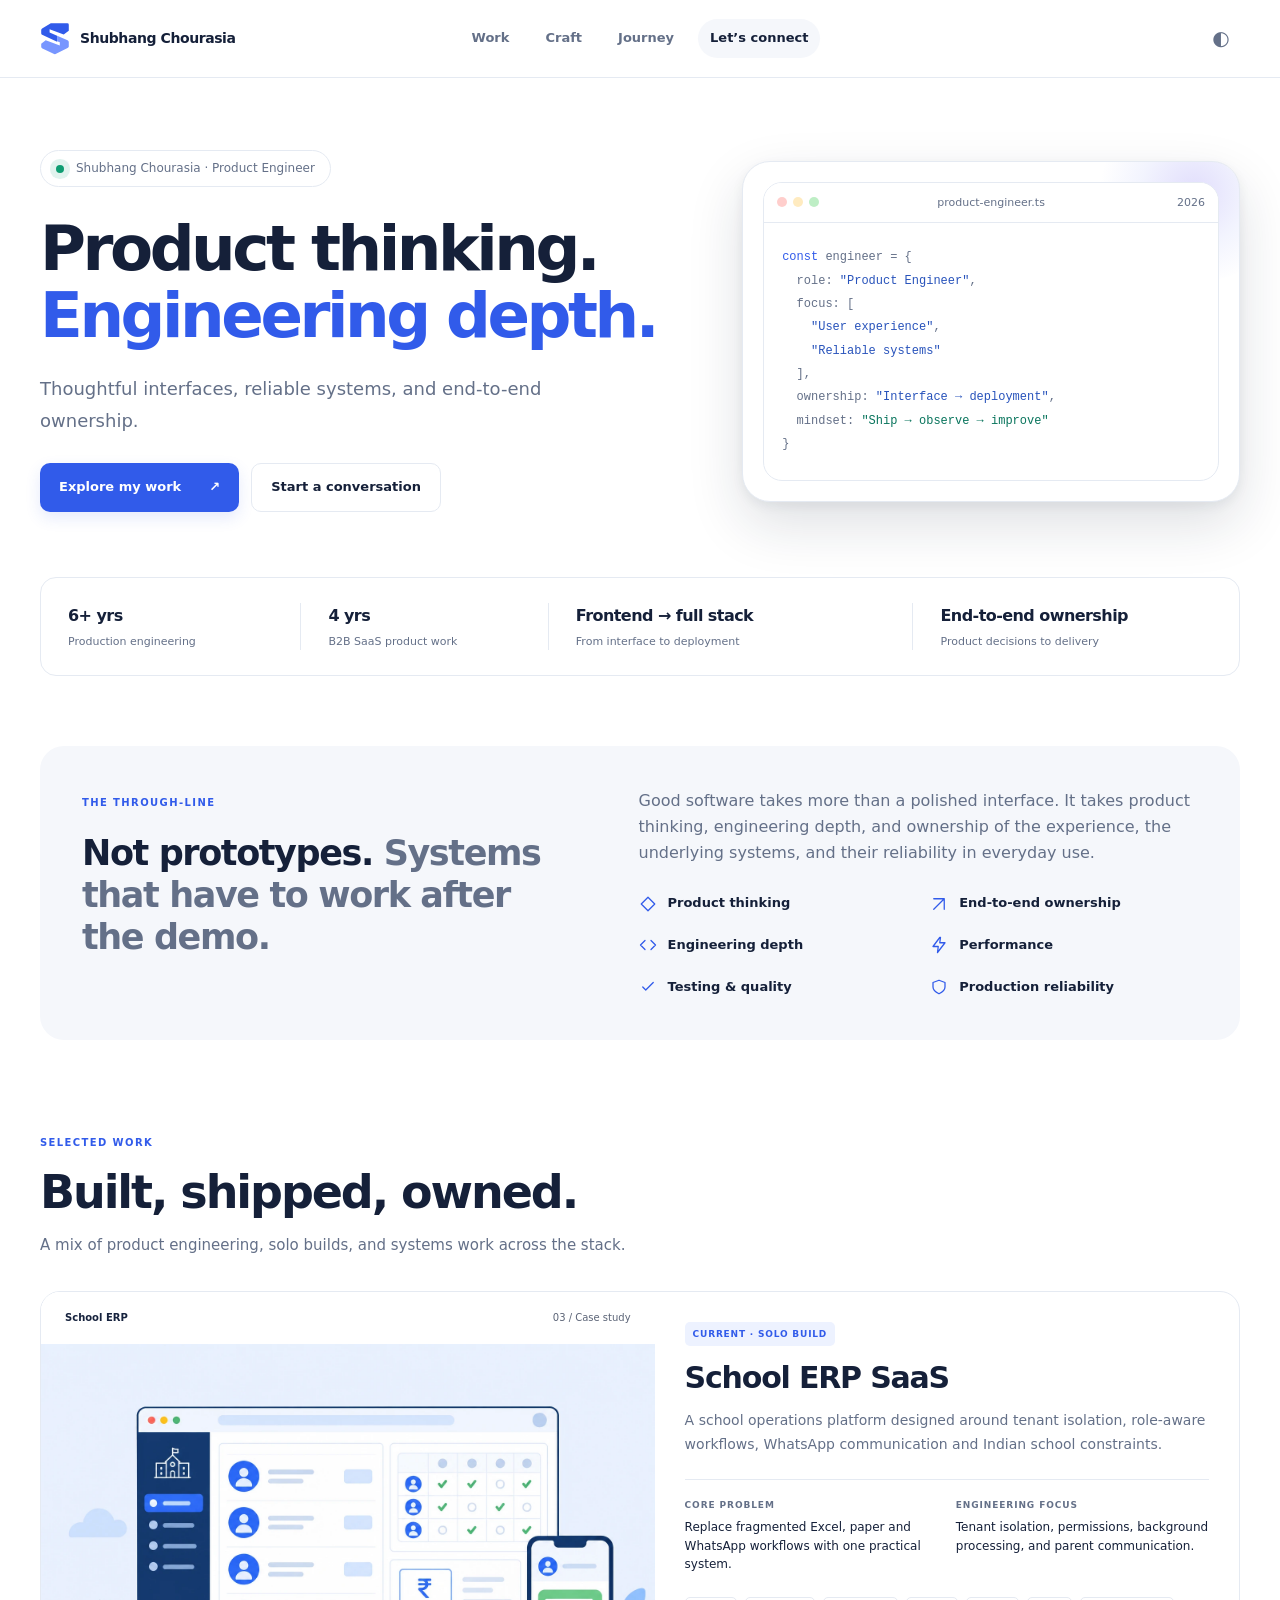
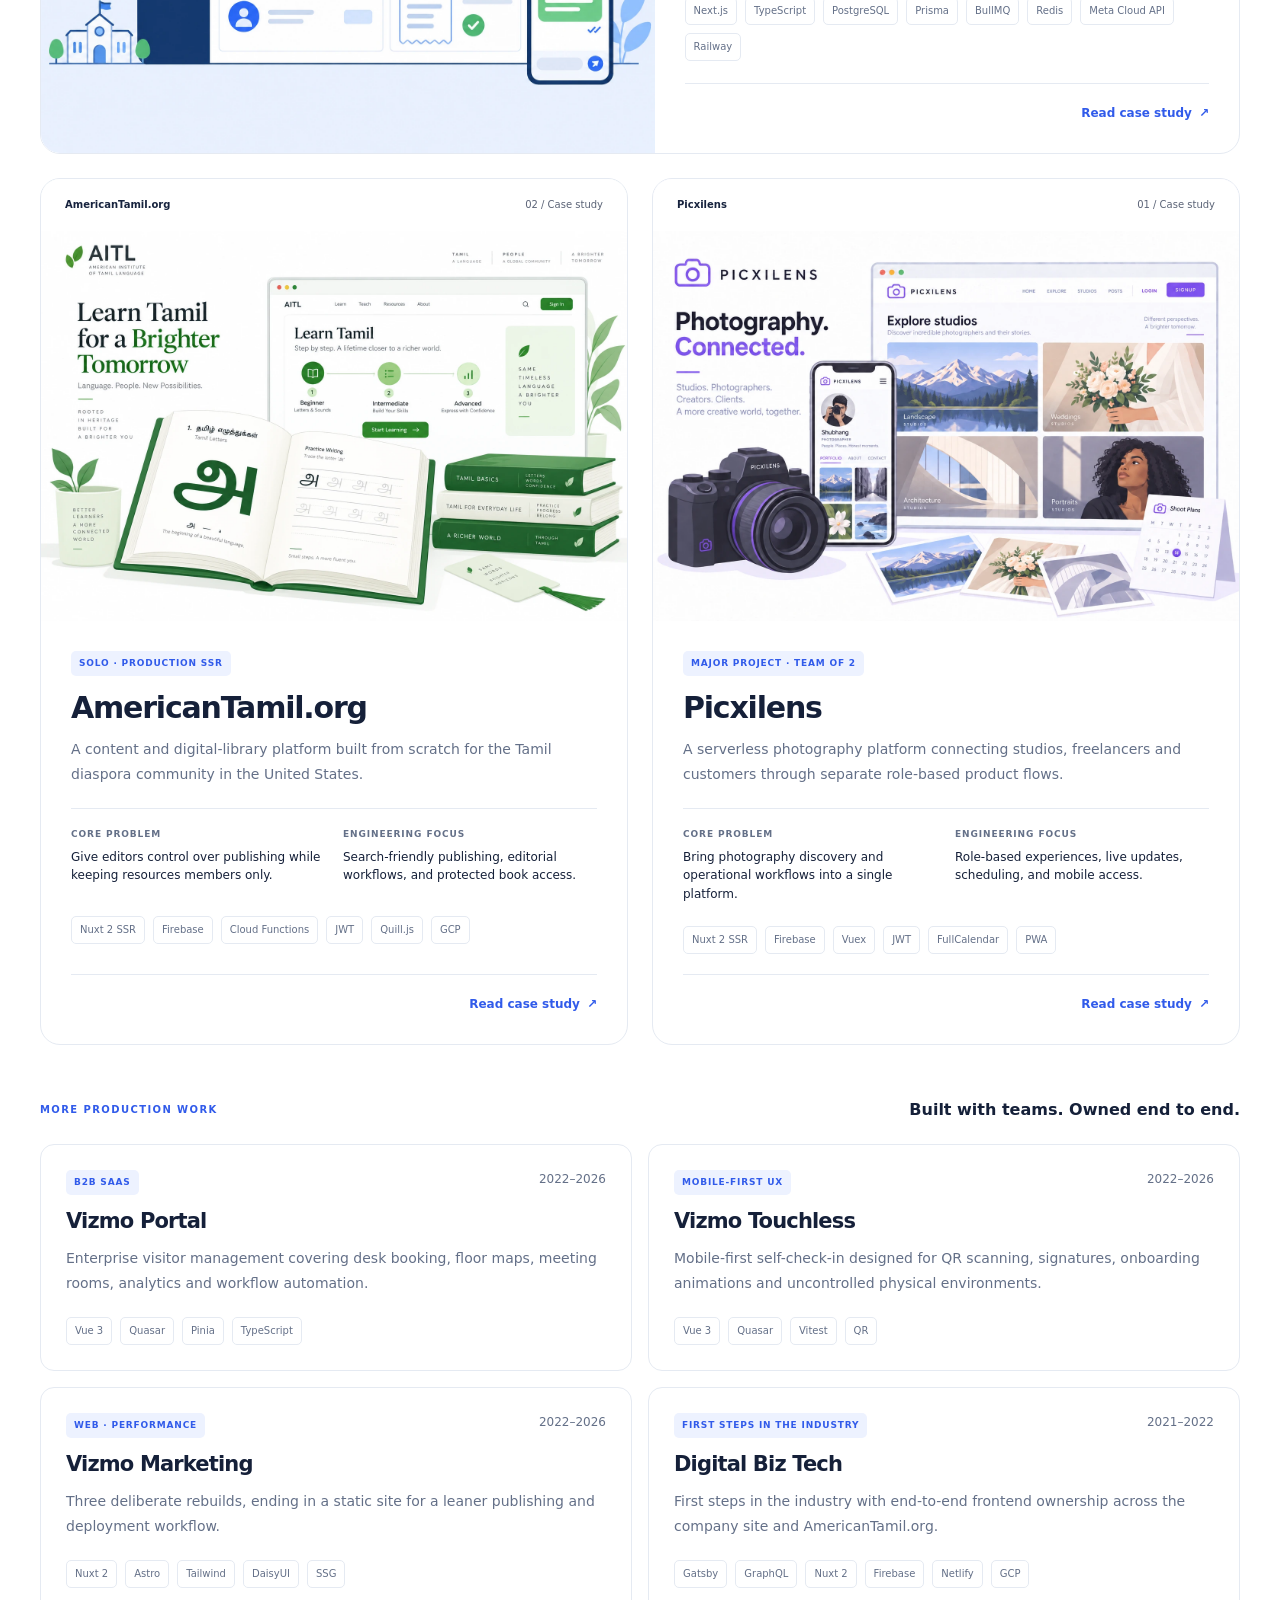
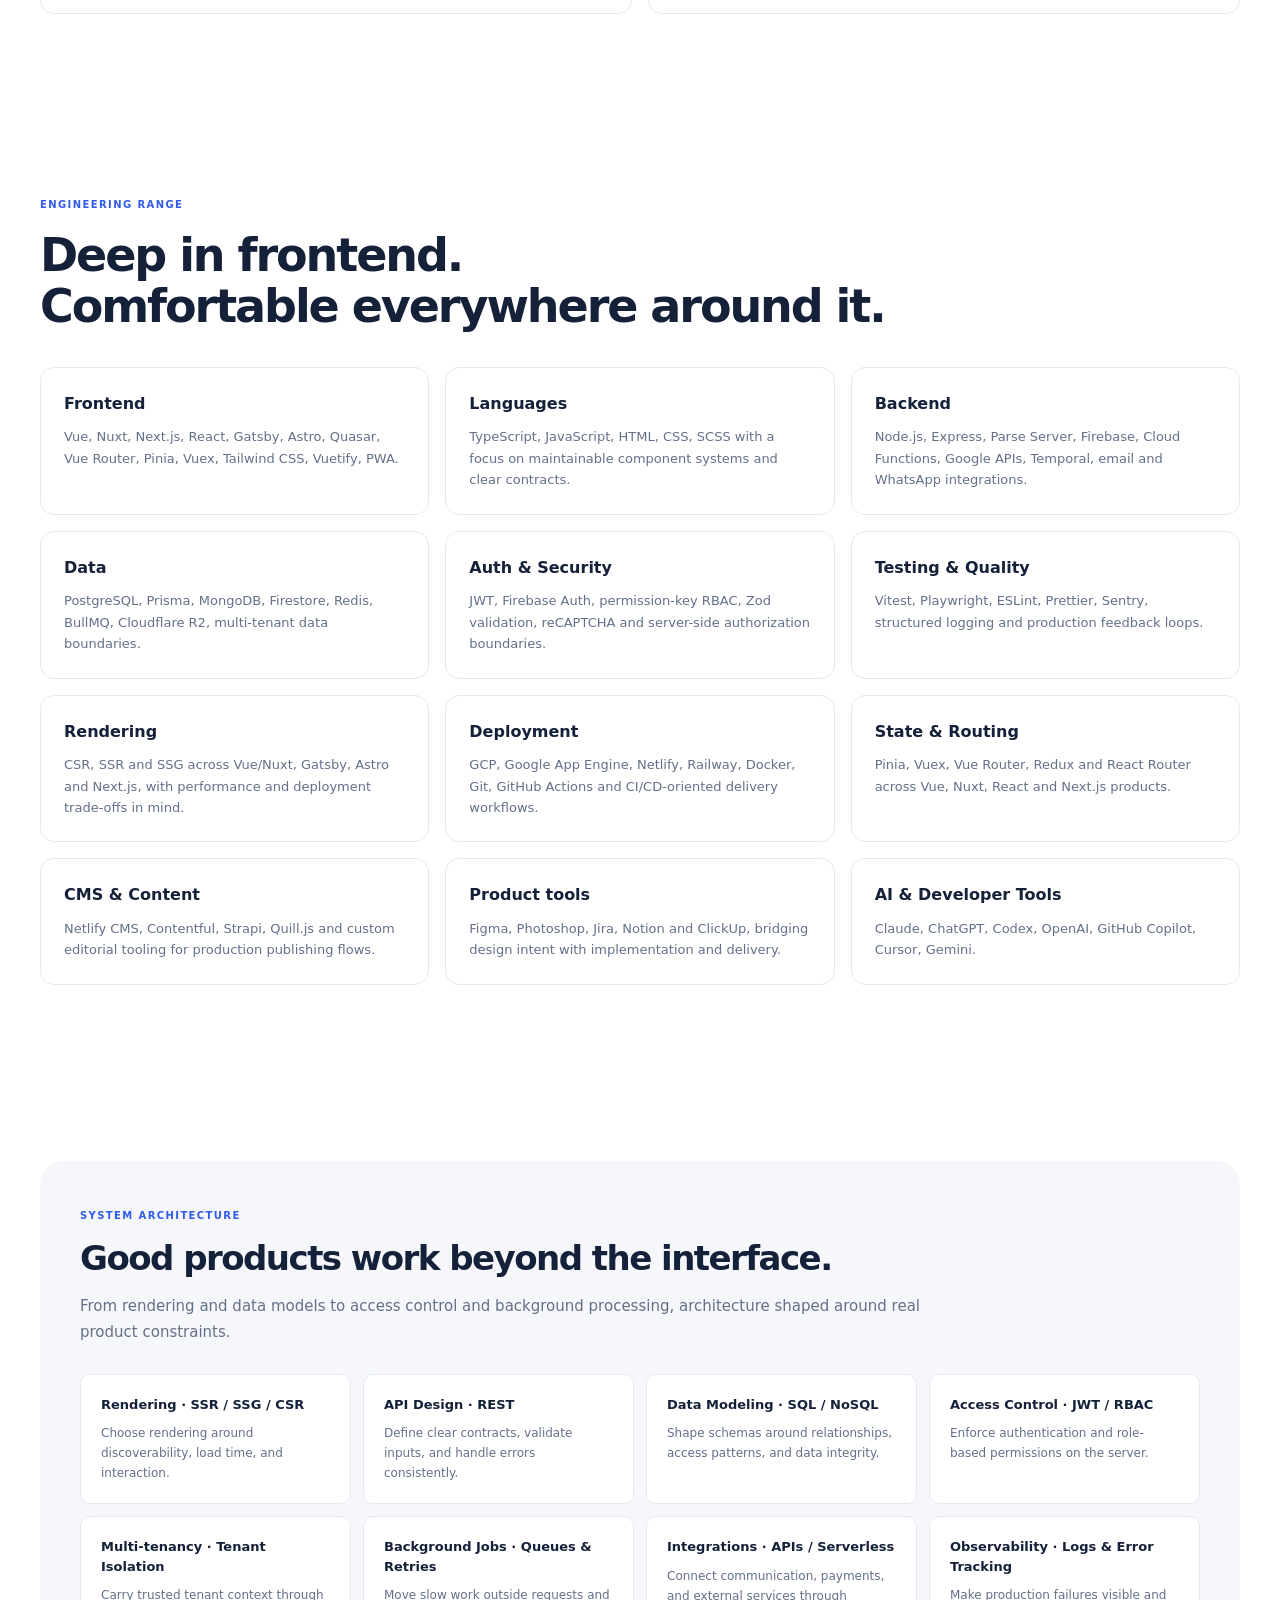
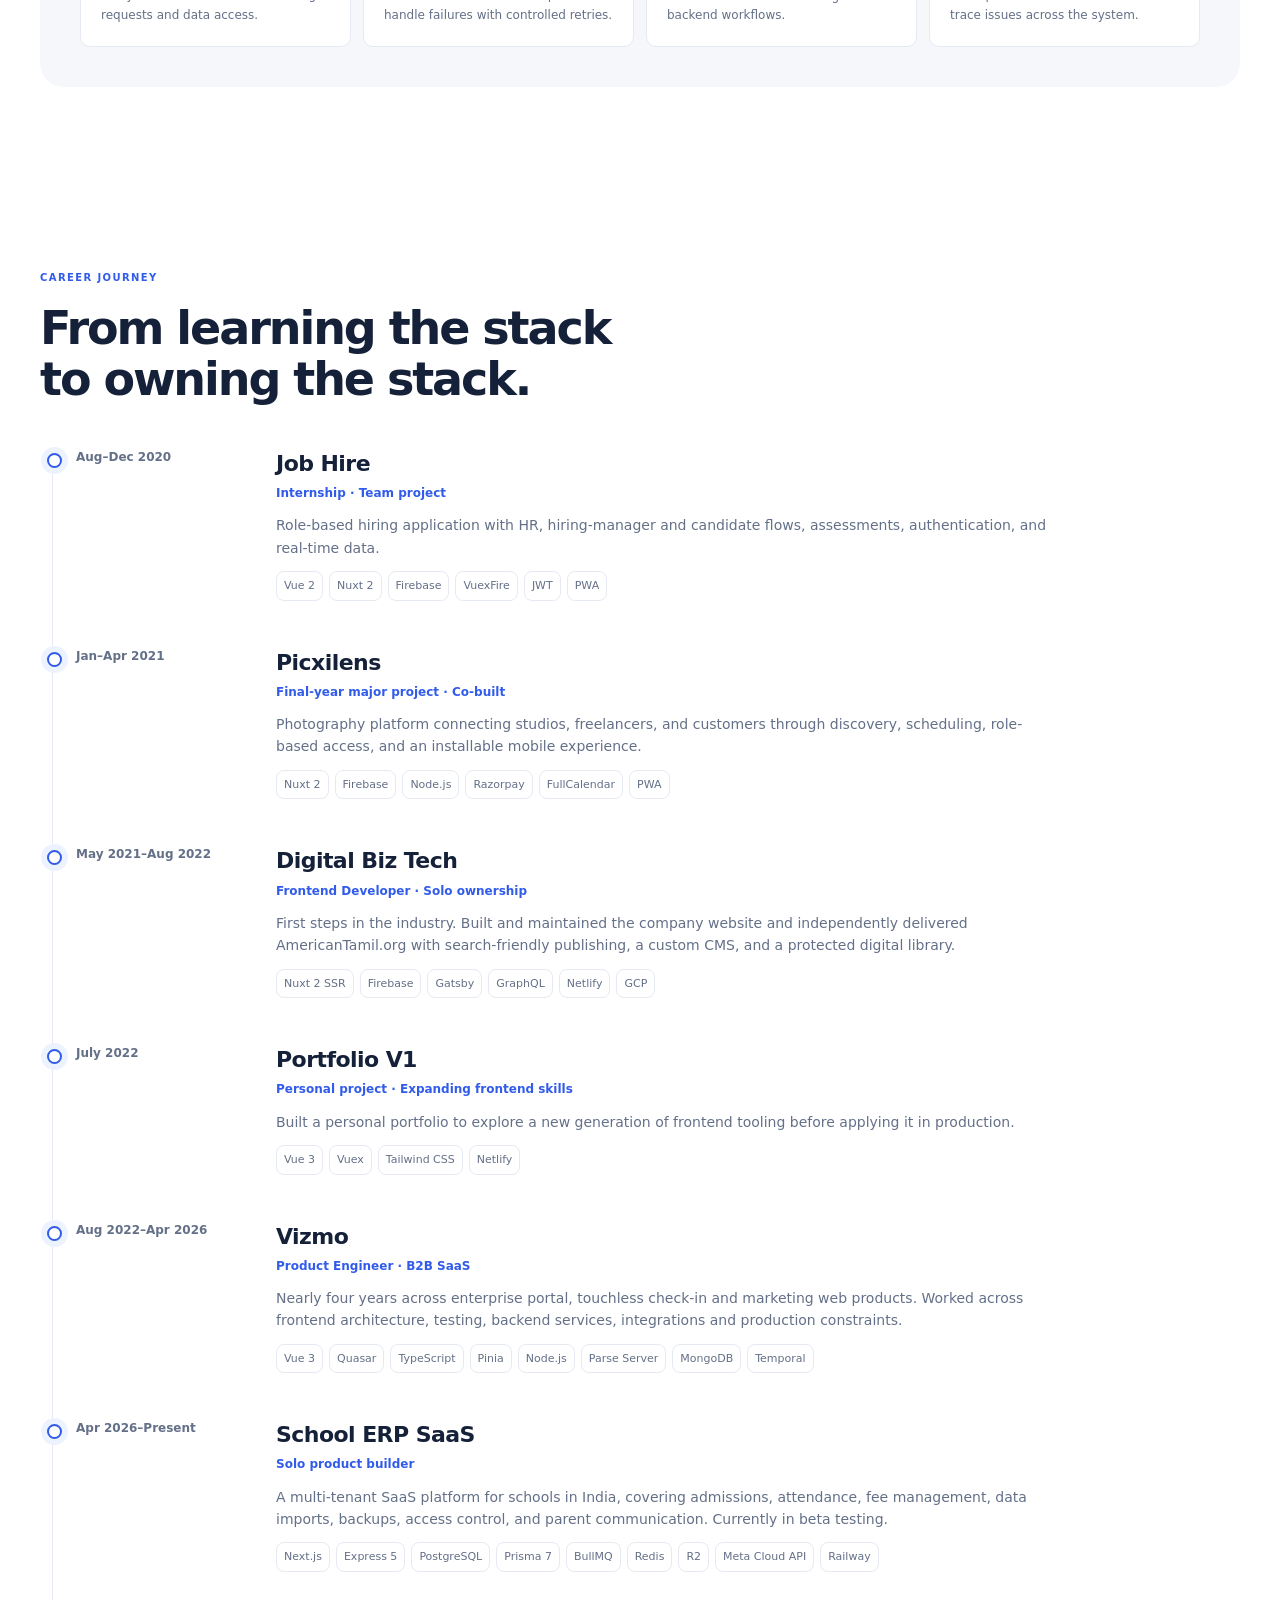
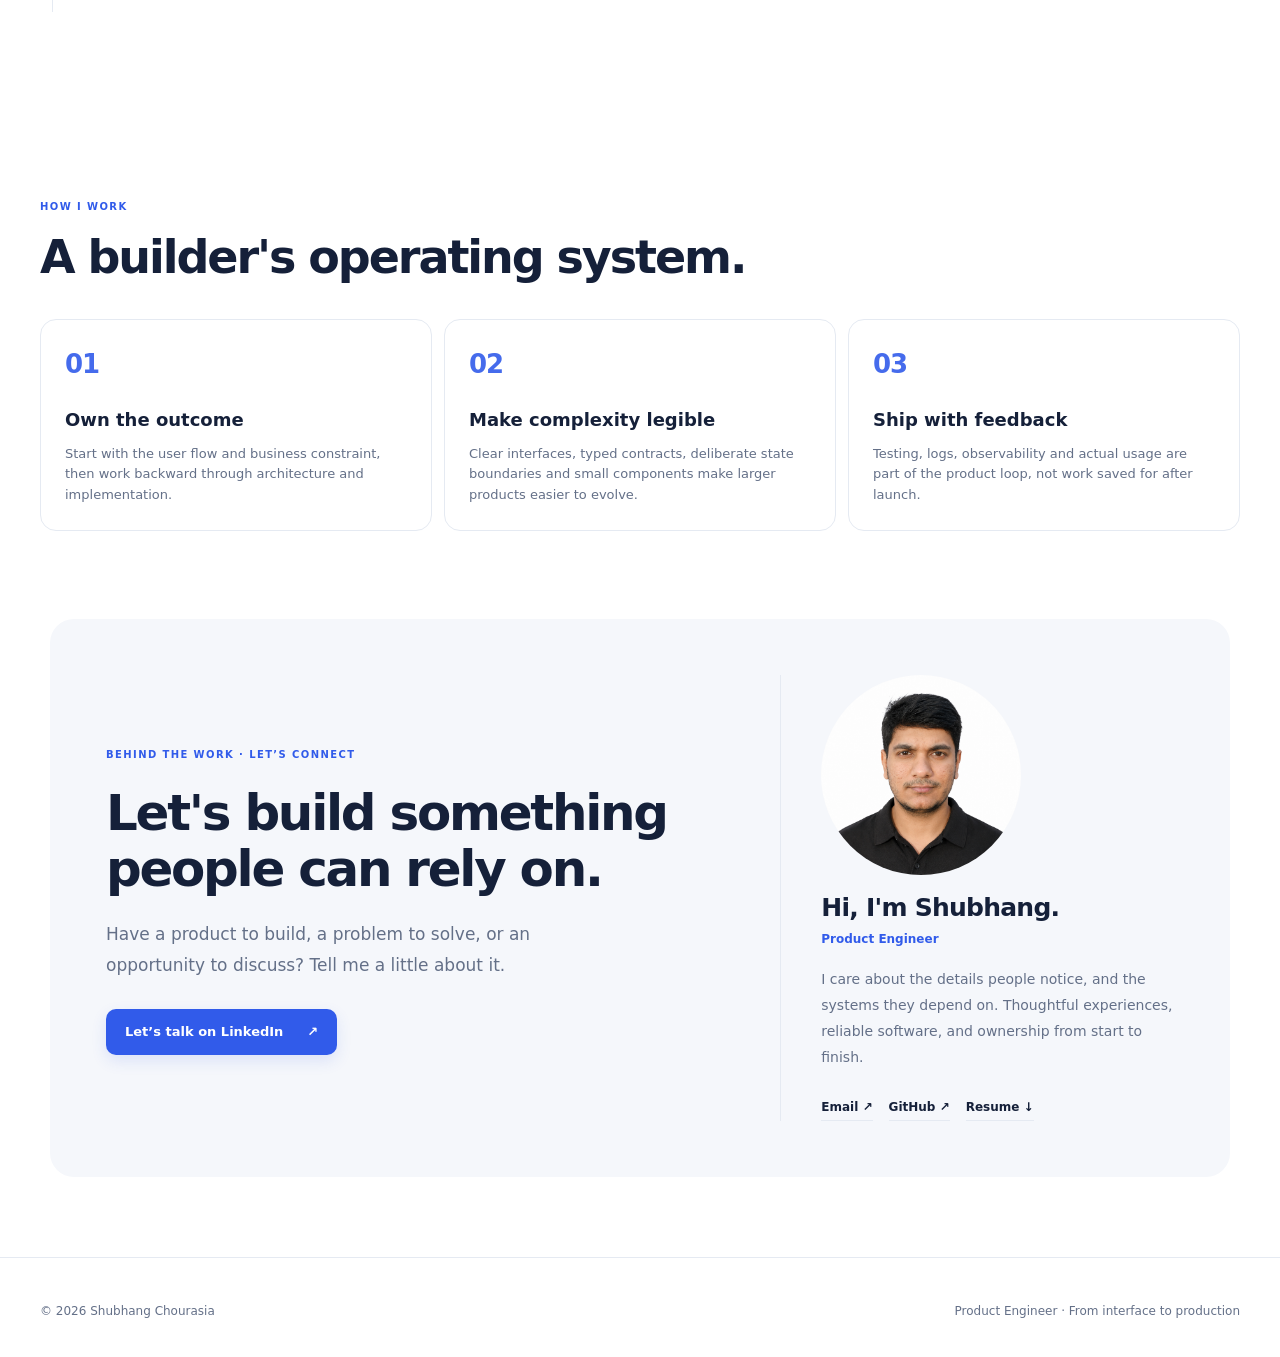
==== commit faafbd61: "Correct Digital Biz Tech start date to May 2021" ====
--- a/index.html
+++ b/index.html
@@ -232,7 +232,7 @@
             <div><h3>Picxilens</h3><div class="role">Final-year major project · Co-built</div><p>Photography platform connecting studios, freelancers, and customers through discovery, scheduling, role-based access, and an installable mobile experience.</p><div class="timeline-tech"><span>Nuxt 2</span><span>Firebase</span><span>Node.js</span><span>Razorpay</span><span>FullCalendar</span><span>PWA</span></div></div>
           </article>
           <article class="timeline-item reveal">
-            <div class="time">Aug 2021–Aug 2022</div>
+            <div class="time">May 2021–Aug 2022</div>
             <div><h3>Digital Biz Tech</h3><div class="role">Frontend Developer · Solo ownership</div><p>First steps in the industry. Built and maintained the company website and independently delivered AmericanTamil.org with search-friendly publishing, a custom CMS, and a protected digital library.</p><div class="timeline-tech"><span>Nuxt 2 SSR</span><span>Firebase</span><span>Gatsby</span><span>GraphQL</span><span>Netlify</span><span>GCP</span></div></div>
           </article>
           <article class="timeline-item reveal">
@@ -290,3 +290,4 @@
 
 
 </body></html>
+
